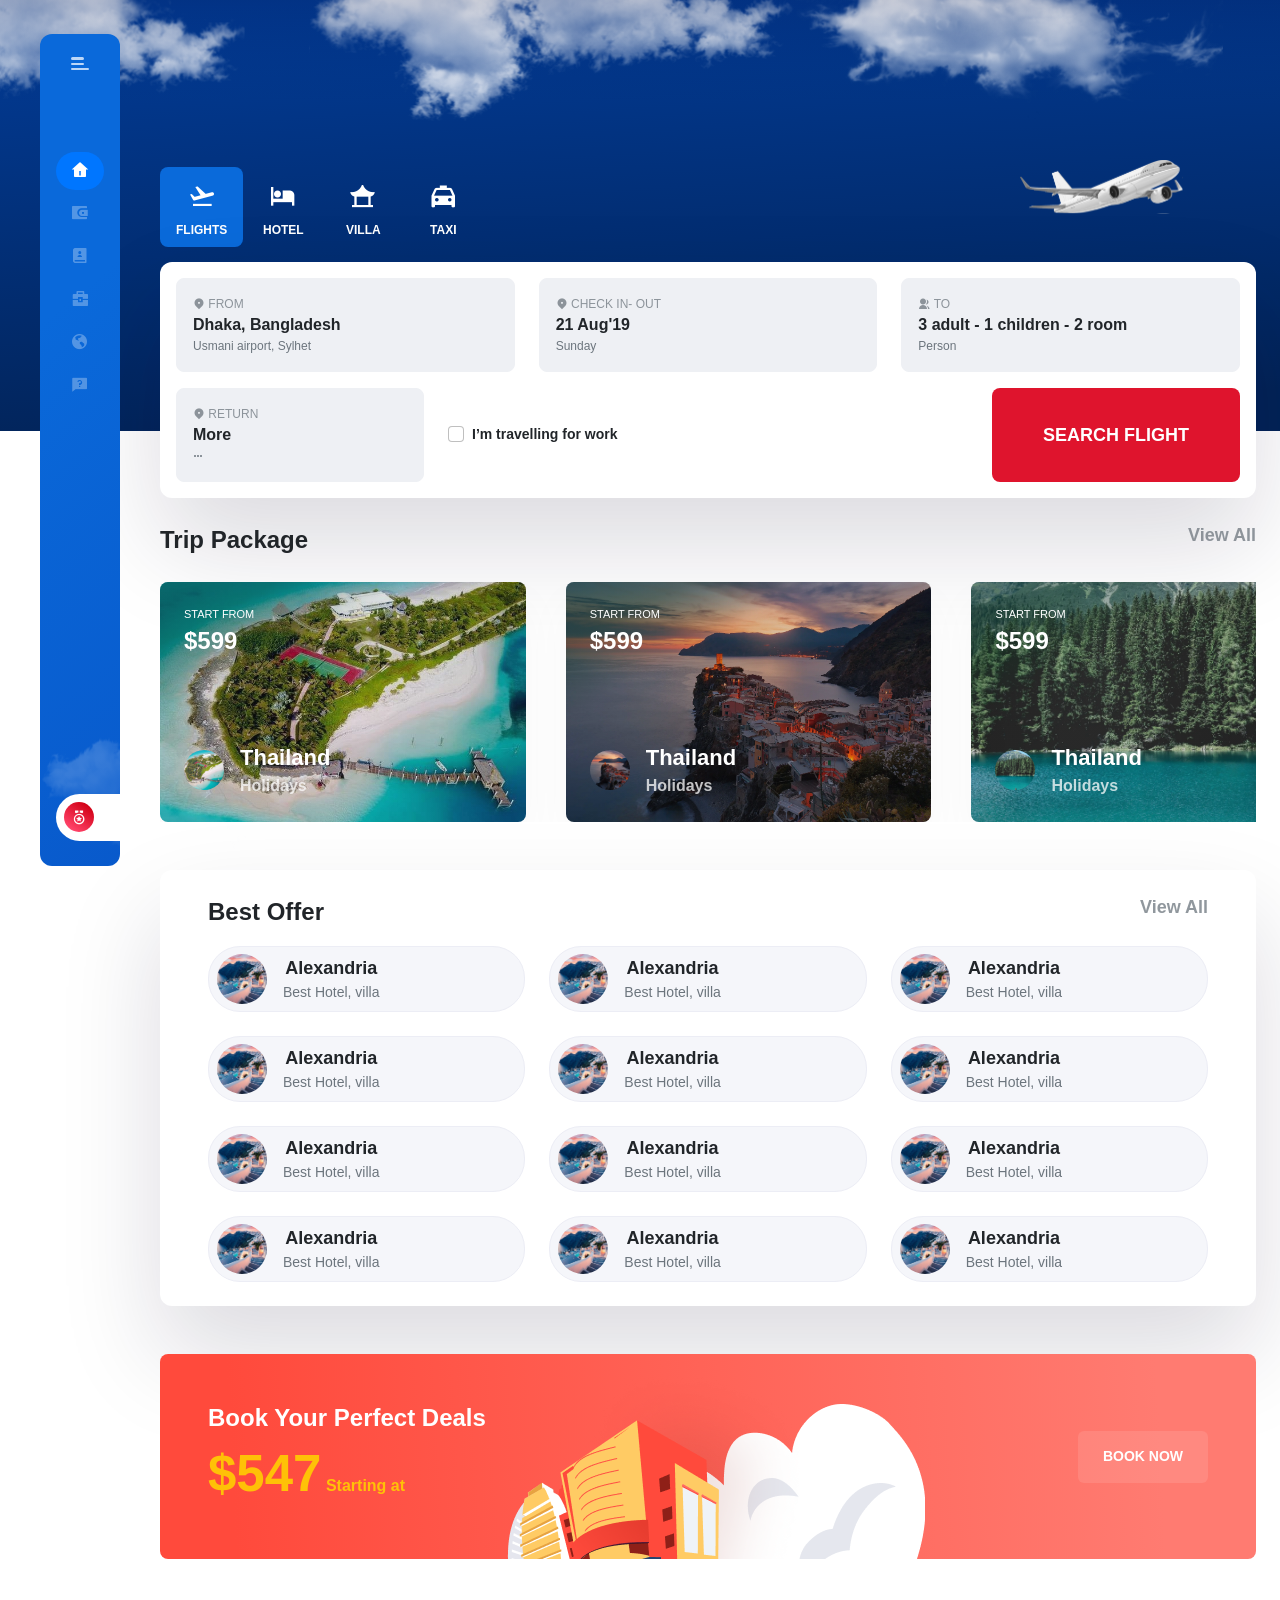
==== dashboard.html @ b274acba "aTeam" ====
<!DOCTYPE html>
<html lang="en">

<head>
    <meta charset="UTF-8">
    <meta name="viewport" content="width=device-width, initial-scale=1.0">
    <title>aTeam</title>
    <link rel="stylesheet" href="./assets/pluggins/bootstrap/css/bootstrap.min.css">
    <link rel="stylesheet" href="https://cdn.jsdelivr.net/npm/swiper@11/swiper-bundle.min.css" />

    <link rel="stylesheet" href="./assets/pluggins/remixicon/remixicon.css">
    <link rel="stylesheet" href="./assets/css/style.css">
    <link rel="stylesheet" href="./assets/css/util.css">

</head>

<body class="">
    <div class="position-absolute top-0 left-0 w-full top_image">
        <img class="w-full h-full object-cover" src="./assets/images/Big.svg" alt="top_img">
    </div>
    <!-- Sidebar Start -->
    <div class="app-sidebar__overlay active" data-bs-toggle="sidebar"></div>
    <nav class="sidebar close">
        <div class="side_header d-flex justify-content-between align-items-center h-25px">
            <div class="brand">
                <img src="./assets/images/brand/Logo.png" alt="logo">
            </div>
            <div class="hamburger hov-pointer">
                <span class="line"></span>
                <span class="line"></span>
                <span class="line"></span>
            </div>
        </div>

        <div class="menu-bar">
            <div class="menu">
                <ul class="menu-links ps-0">
                    <li class="nav-link">
                        <a href="dashboard.html">
                            <i class="ri-home-4-fill icon"></i>
                            <span class="text nav-text">Home</span>
                            <span class="tooltip">Home</span>
                        </a>
                    </li>

                    <li class="nav-link">
                        <a href="#">
                            <i class="ri-wallet-3-fill icon"></i>
                            <span class="text nav-text">Wallet</span>
                            <span class="tooltip">Wallet</span>
                        </a>
                    </li>
                    <li class="nav-link">
                        <a href="#">
                            <i class="ri-contacts-book-2-fill icon"></i>
                            <span class="text nav-text">Booking</span>
                            <span class="tooltip">Booking</span>
                        </a>
                    </li>
                    <li class="nav-link">
                        <a href="#">
                            <i class="ri-briefcase-4-fill icon"></i>
                            <span class="text nav-text">Business</span>
                            <span class="tooltip">Business</span>
                        </a>
                    </li>
                    <li class="nav-link">
                        <a href="#">
                            <i class="ri-earth-fill icon"></i>
                            <span class="text nav-text">Explore</span>
                            <span class="tooltip">Explore</span>
                        </a>
                    </li>
                    <li class="nav-link">
                        <a href="#">
                            <i class="ri-questionnaire-fill icon"></i>
                            <span class="text nav-text">Support</span>
                            <span class="tooltip">Support</span>
                        </a>
                    </li>
                </ul>
            </div>

            <div class="bottom-content overflow-hidden">
                <div class="w-170">
                    <a href="#" class="bg-white rounded-5 d-flex justify-content-between p-2">
                        <div class="flex gap-2">
                            <div class="h-30 w-30 rounded-circle bc-icon flex-c-m">
                                <i class="ri-medal-line text-white"></i>
                            </div>
                            <div class="flex-col">
                                <p class="fs-11 fw-bolder text-black">Get Premium</p>
                                <p class="fs-10 text-muted">$39/m</p>
                            </div>
                        </div>
                        <i class="ri-eject-fill text-muted fs-16 rotate-90"></i>
                    </a>
                </div>
            </div>
        </div>
        <div class="h-130 pos-absolute bottom-0 left-0 w-full bottom-sibar-img">
            <img class="object-center object-cover" src="./assets/images/Image.svg" alt="">
        </div>
    </nav>

    <!-- Sidebar End  -->
    <header>
        <div class="navbar">
            <div class="navbar_container"></div>
        </div>
    </header>

    <div class="overlay_section"></div>
    <main class="home">

        <nav id="navbar_top" class="navbar navbar-fixed-top px-4">
            <div class="container-fluid">
                <div class="navbar_container navbar-menu-wrapper d-flex align-items-center">

                </div>
            </div>
        </nav>

        <div class="content pe-4 pb-5">
            <div class="container-fluid mt-5 px-md-0">
                <ul class="nav nav-tabs animated-dash" id="myTabs" role="tablist">
                    <li class="nav-item" role="presentation">
                        <button class="nav-link flex-col-c-m gap-1 active" id="tab1-tab" data-bs-toggle="tab"
                            data-bs-target="#tab1" type="button" role="tab" aria-controls="tab1" aria-selected="true">
                            <i class="ri-flight-takeoff-line fs-28"></i>
                            <p class="fs-12 fw-bold text-uppercase">flights</p>
                        </button>
                    </li>
                    <li class="nav-item" role="presentation">
                        <button class="nav-link flex-col-c-m gap-1" id="tab2-tab" data-bs-toggle="tab"
                            data-bs-target="#tab2" type="button" role="tab" aria-controls="tab2" aria-selected="false">
                            <i class="ri-hotel-bed-fill fs-28"></i>
                            <p class="fs-12 fw-bold text-uppercase">hotel</p>
                        </button>
                    </li>
                    <li class="nav-item" role="presentation">
                        <button class="nav-link flex-col-c-m gap-1" id="tab3-tab" data-bs-toggle="tab"
                            data-bs-target="#tab3" type="button" role="tab" aria-controls="tab3" aria-selected="false">
                            <i class="ri-ancient-pavilion-fill fs-28"></i>
                            <p class="fs-12 fw-bold text-uppercase">villa</p>
                        </button>
                    </li>
                    <li class="nav-item" role="presentation">
                        <button class="nav-link flex-col-c-m gap-1" id="tab4-tab" data-bs-toggle="tab"
                            data-bs-target="#tab4" type="button" role="tab" aria-controls="tab4" aria-selected="false">
                            <i class="ri-taxi-fill fs-28"></i>
                            <p class="fs-12 fw-bold text-uppercase">Taxi</p>
                        </button>
                    </li>
                </ul>
                <div class="row mt-3 animated-dash">
                    <div class="col-12">
                        <div class="wrapper_section p-3">
                            <div class="tab-content" id="myTabsContent">
                                <div class="tab-pane fade show active" id="tab1" role="tabpanel"
                                    aria-labelledby="tab1-tab">
                                    <div class="flex-col gap-3">
                                        <div class="row">
                                            <div class="col-xl-4">
                                                <div class="text-card flex-col p-3">
                                                    <p class="fs-12 text-muted opacity-75 text-uppercase"><i
                                                            class="ri-map-pin-2-fill"></i> FROM</p>
                                                    <p class="fs-16 fw-bolder">Dhaka, Bangladesh</p>
                                                    <p class="fs-12 text-muted">Usmani airport, Sylhet</p>
                                                </div>
                                            </div>
                                            <div class="col-xl-4">
                                                <div class="text-card flex-col p-3">
                                                    <p class="fs-12 text-muted opacity-75 text-uppercase"><i
                                                            class="ri-map-pin-2-fill"></i> Check In- out</p>
                                                    <p class="fs-16 fw-bolder">21 Aug'19</p>
                                                    <p class="fs-12 text-muted">Sunday</p>
                                                </div>
                                            </div>
                                            <div class="col-xl-4">
                                                <div class="text-card flex-col p-3">
                                                    <p class="fs-12 text-muted opacity-75 text-uppercase"><i
                                                            class="ri-group-fill"></i> TO</p>
                                                    <p class="fs-16 fw-bolder">3 adult - 1 children - 2 room</p>
                                                    <p class="fs-12 text-muted">Person</p>
                                                </div>
                                            </div>
                                        </div>
                                        <div class="row">
                                            <div class="col-xl-3">
                                                <div class="text-card flex-col p-3">
                                                    <p class="fs-12 text-muted opacity-75 text-uppercase"><i
                                                            class="ri-map-pin-2-fill"></i> return</p>
                                                    <p class="fs-16 fw-bolder">More</p>
                                                    <p class="fs-12 text-muted"><i class="ri-more-fill"></i></p>
                                                </div>
                                            </div>
                                            <div class="col-xl-6 flex-m">
                                                <div class="form-check">
                                                    <input class="form-check-input" type="checkbox" value=""
                                                        id="flexCheckDefault">
                                                    <label class="form-check-label fs-14 fw-semibold"
                                                        for="flexCheckDefault">
                                                        I’m travelling for work
                                                    </label>
                                                </div>
                                            </div>
                                            <div class="col-xl-3">
                                                <button
                                                    class="w-full h-full button-booking fs-18 fw-bolder text-uppercase text-white">
                                                    search flight
                                                </button>
                                            </div>
                                        </div>
                                    </div>
                                </div>
                                <div class="tab-pane fade" id="tab2" role="tabpanel" aria-labelledby="tab2-tab">
                                    <div class="flex-col gap-3">
                                        <div class="row">
                                            <div class="col-xl-4">
                                                <div class="text-card flex-col p-3">
                                                    <p class="fs-12 text-muted opacity-75 text-uppercase"><i
                                                            class="ri-map-pin-2-fill"></i> FROM</p>
                                                    <p class="fs-16 fw-bolder">Dhaka, Bangladesh</p>
                                                    <p class="fs-12 text-muted">Usmani airport, Sylhet</p>
                                                </div>
                                            </div>
                                            <div class="col-xl-4">
                                                <div class="text-card flex-col p-3">
                                                    <p class="fs-12 text-muted opacity-75 text-uppercase"><i
                                                            class="ri-map-pin-2-fill"></i> Check In- out</p>
                                                    <p class="fs-16 fw-bolder">21 Aug'19</p>
                                                    <p class="fs-12 text-muted">Sunday</p>
                                                </div>
                                            </div>
                                            <div class="col-xl-4">
                                                <div class="text-card flex-col p-3">
                                                    <p class="fs-12 text-muted opacity-75 text-uppercase"><i
                                                            class="ri-group-fill"></i> TO</p>
                                                    <p class="fs-16 fw-bolder">3 adult - 1 children - 2 room</p>
                                                    <p class="fs-12 text-muted">Person</p>
                                                </div>
                                            </div>
                                        </div>
                                        <div class="row">
                                            <div class="col-xl-3">
                                                <div class="text-card flex-col p-3">
                                                    <p class="fs-12 text-muted opacity-75 text-uppercase"><i
                                                            class="ri-map-pin-2-fill"></i> return</p>
                                                    <p class="fs-16 fw-bolder">More</p>
                                                    <p class="fs-12 text-muted"><i class="ri-more-fill"></i></p>
                                                </div>
                                            </div>
                                            <div class="col-xl-6 flex-m">
                                                <div class="form-check">
                                                    <input class="form-check-input" type="checkbox" value=""
                                                        id="flexCheckDefault">
                                                    <label class="form-check-label fs-14 fw-semibold"
                                                        for="flexCheckDefault">
                                                        I’m travelling for work
                                                    </label>
                                                </div>
                                            </div>
                                            <div class="col-xl-3">
                                                <button
                                                    class="w-full h-full button-booking fs-18 fw-bolder text-uppercase text-white">
                                                    search hotel
                                                </button>
                                            </div>
                                        </div>
                                    </div>
                                </div>
                                <div class="tab-pane fade" id="tab3" role="tabpanel" aria-labelledby="tab3-tab">
                                    <div class="flex-col gap-3">
                                        <div class="row">
                                            <div class="col-xl-4">
                                                <div class="text-card flex-col p-3">
                                                    <p class="fs-12 text-muted opacity-75 text-uppercase"><i
                                                            class="ri-map-pin-2-fill"></i> FROM</p>
                                                    <p class="fs-16 fw-bolder">Dhaka, Bangladesh</p>
                                                    <p class="fs-12 text-muted">Usmani airport, Sylhet</p>
                                                </div>
                                            </div>
                                            <div class="col-xl-4">
                                                <div class="text-card flex-col p-3">
                                                    <p class="fs-12 text-muted opacity-75 text-uppercase"><i
                                                            class="ri-map-pin-2-fill"></i> Check In- out</p>
                                                    <p class="fs-16 fw-bolder">21 Aug'19</p>
                                                    <p class="fs-12 text-muted">Sunday</p>
                                                </div>
                                            </div>
                                            <div class="col-xl-4">
                                                <div class="text-card flex-col p-3">
                                                    <p class="fs-12 text-muted opacity-75 text-uppercase"><i
                                                            class="ri-group-fill"></i> TO</p>
                                                    <p class="fs-16 fw-bolder">3 adult - 1 children - 2 room</p>
                                                    <p class="fs-12 text-muted">Person</p>
                                                </div>
                                            </div>
                                        </div>
                                        <div class="row">
                                            <div class="col-xl-3">
                                                <div class="text-card flex-col p-3">
                                                    <p class="fs-12 text-muted opacity-75 text-uppercase"><i
                                                            class="ri-map-pin-2-fill"></i> return</p>
                                                    <p class="fs-16 fw-bolder">More</p>
                                                    <p class="fs-12 text-muted"><i class="ri-more-fill"></i></p>
                                                </div>
                                            </div>
                                            <div class="col-xl-6 flex-m">
                                                <div class="form-check">
                                                    <input class="form-check-input" type="checkbox" value=""
                                                        id="flexCheckDefault">
                                                    <label class="form-check-label fs-14 fw-semibold"
                                                        for="flexCheckDefault">
                                                        I’m travelling for work
                                                    </label>
                                                </div>
                                            </div>
                                            <div class="col-xl-3">
                                                <button
                                                    class="w-full h-full button-booking fs-18 fw-bolder text-uppercase text-white">
                                                    search villa
                                                </button>
                                            </div>
                                        </div>
                                    </div>
                                </div>
                                <div class="tab-pane fade" id="tab4" role="tabpanel" aria-labelledby="tab4-tab">
                                    <div class="flex-col gap-3">
                                        <div class="row">
                                            <div class="col-xl-4">
                                                <div class="text-card flex-col p-3">
                                                    <p class="fs-12 text-muted opacity-75 text-uppercase"><i
                                                            class="ri-map-pin-2-fill"></i> FROM</p>
                                                    <p class="fs-16 fw-bolder">Dhaka, Bangladesh</p>
                                                    <p class="fs-12 text-muted">Usmani airport, Sylhet</p>
                                                </div>
                                            </div>
                                            <div class="col-xl-4">
                                                <div class="text-card flex-col p-3">
                                                    <p class="fs-12 text-muted opacity-75 text-uppercase"><i
                                                            class="ri-map-pin-2-fill"></i> Check In- out</p>
                                                    <p class="fs-16 fw-bolder">21 Aug'19</p>
                                                    <p class="fs-12 text-muted">Sunday</p>
                                                </div>
                                            </div>
                                            <div class="col-xl-4">
                                                <div class="text-card flex-col p-3">
                                                    <p class="fs-12 text-muted opacity-75 text-uppercase"><i
                                                            class="ri-group-fill"></i> TO</p>
                                                    <p class="fs-16 fw-bolder">3 adult - 1 children - 2 room</p>
                                                    <p class="fs-12 text-muted">Person</p>
                                                </div>
                                            </div>
                                        </div>
                                        <div class="row">
                                            <div class="col-xl-3">
                                                <div class="text-card flex-col p-3">
                                                    <p class="fs-12 text-muted opacity-75 text-uppercase"><i
                                                            class="ri-map-pin-2-fill"></i> return</p>
                                                    <p class="fs-16 fw-bolder">More</p>
                                                    <p class="fs-12 text-muted"><i class="ri-more-fill"></i></p>
                                                </div>
                                            </div>
                                            <div class="col-xl-6 flex-m">
                                                <div class="form-check">
                                                    <input class="form-check-input" type="checkbox" value=""
                                                        id="flexCheckDefault">
                                                    <label class="form-check-label fs-14 fw-semibold"
                                                        for="flexCheckDefault">
                                                        I’m travelling for work
                                                    </label>
                                                </div>
                                            </div>
                                            <div class="col-xl-3">
                                                <button
                                                    class="w-full h-full button-booking fs-18 fw-bolder text-uppercase text-white">
                                                    search taxi
                                                </button>
                                            </div>
                                        </div>
                                    </div>
                                </div>
                            </div>
                        </div>
                    </div>
                </div>
                <div class="row mt-4 animated-dash">
                    <div class="col-12">
                        <div class="slider-section flex-col gap-4">
                            <div class="row">
                                <div class="flex justify-content-between">
                                    <p class="title_div fs-24 fw-bolder">Trip Package</p>
                                    <a href="" class="text-muted opacity-75 fs-18 fw-semibold">View All</a>
                                </div>
                            </div>
                            <div class="row">
                                <div class="col-12">
                                    <!-- Slider main container -->
                                    <div class="swiper">
                                        <!-- Additional required wrapper -->
                                        <div class="swiper-wrapper">
                                            <!-- Slides -->
                                            <div class="swiper-slide">
                                                <div class="slidercard p-4 flex-col justify-content-between">
                                                    <div class="sliderimg">
                                                        <img class="w-full h-full object-center object-cover"
                                                            src="./assets/images/slide1.webp" alt="">
                                                    </div>

                                                    <div class="flex-col text-white">
                                                        <p class="fs-11 fw-normal text-uppercase">Start from </p>
                                                        <p class="fs-24 fw-bolder">$599</p>
                                                    </div>
                                                    <div class="flex-m gap-3">
                                                        <div class="rounded-circle w-40 h-40 overflow-hidden">
                                                            <img class="w-full h-full object-center object-cover"
                                                                src="./assets/images/slide1.webp" alt="">
                                                        </div>
                                                        <div class="text-white">
                                                            <p class="fs-22 fw-bolder">Thailand</p>
                                                            <p class="fs-16 fw-semibold textmuted opacity-75">Holidays
                                                            </p>
                                                        </div>
                                                    </div>
                                                </div>
                                            </div>
                                            <div class="swiper-slide">
                                                <div class="slidercard p-4 flex-col justify-content-between">
                                                    <div class="sliderimg">
                                                        <img class="w-full h-full object-center object-cover"
                                                            src="./assets/images/slide2.webp" alt="">
                                                    </div>

                                                    <div class="flex-col text-white">
                                                        <p class="fs-11 fw-normal text-uppercase">Start from </p>
                                                        <p class="fs-24 fw-bolder">$599</p>
                                                    </div>
                                                    <div class="flex-m gap-3">
                                                        <div class="rounded-circle w-40 h-40 overflow-hidden">
                                                            <img class="w-full h-full object-center object-cover"
                                                                src="./assets/images/slide2.webp" alt="">
                                                        </div>
                                                        <div class="text-white">
                                                            <p class="fs-22 fw-bolder">Thailand</p>
                                                            <p class="fs-16 fw-semibold textmuted opacity-75">Holidays
                                                            </p>
                                                        </div>
                                                    </div>
                                                </div>
                                            </div>
                                            <div class="swiper-slide">
                                                <div class="slidercard p-4 flex-col justify-content-between">
                                                    <div class="sliderimg">
                                                        <img class="w-full h-full object-center object-cover"
                                                            src="./assets/images/slide3.webp" alt="">
                                                    </div>

                                                    <div class="flex-col text-white">
                                                        <p class="fs-11 fw-normal text-uppercase">Start from </p>
                                                        <p class="fs-24 fw-bolder">$599</p>
                                                    </div>
                                                    <div class="flex-m gap-3">
                                                        <div class="rounded-circle w-40 h-40 overflow-hidden">
                                                            <img class="w-full h-full object-center object-cover"
                                                                src="./assets/images/slide3.webp" alt="">
                                                        </div>
                                                        <div class="text-white">
                                                            <p class="fs-22 fw-bolder">Thailand</p>
                                                            <p class="fs-16 fw-semibold textmuted opacity-75">Holidays
                                                            </p>
                                                        </div>
                                                    </div>
                                                </div>
                                            </div>
                                            <div class="swiper-slide">
                                                <div class="slidercard p-4 flex-col justify-content-between">
                                                    <div class="sliderimg">
                                                        <img class="w-full h-full object-center object-cover"
                                                            src="./assets/images/slide1.webp" alt="">
                                                    </div>

                                                    <div class="flex-col text-white">
                                                        <p class="fs-11 fw-normal text-uppercase">Start from </p>
                                                        <p class="fs-24 fw-bolder">$599</p>
                                                    </div>
                                                    <div class="flex-m gap-3">
                                                        <div class="rounded-circle w-40 h-40 overflow-hidden">
                                                            <img class="w-full h-full object-center object-cover"
                                                                src="./assets/images/slide1.webp" alt="">
                                                        </div>
                                                        <div class="text-white">
                                                            <p class="fs-22 fw-bolder">Thailand</p>
                                                            <p class="fs-16 fw-semibold textmuted opacity-75">Holidays
                                                            </p>
                                                        </div>
                                                    </div>
                                                </div>
                                            </div>
                                        </div>
                                    </div>
                                </div>
                            </div>
                        </div>
                    </div>
                </div>
                <div class="row mt-5 animated-dash">
                    <div class="col-12">
                        <div class="wrapper_section px-5 py-4 flex-col gap-3">
                            <div class="row">
                                <div class="flex justify-content-between">
                                    <p class="title_div fs-24 fw-bolder">Best Offer</p>
                                    <a href="" class="text-muted opacity-75 fs-18 fw-semibold">View All</a>
                                </div>
                            </div>
                            <div class="row g-4">
                                <div class="col-md-4 col-xxl-3">
                                    <div class="boffer_card rounded-5 px-2 flex-m gap-3">
                                        <div class="rounded-circle h-50px w-50px overflow-hidden">
                                            <img src="./assets/images/villa1.png"
                                                class="object-center object-cover w-full h-full" alt="">
                                        </div>
                                        <div class="flex-col-c">
                                            <p class="fs-18 fw-bold">Alexandria</p>
                                            <p class="fs-14 fw-normal text-muted">Best Hotel, villa</p>
                                        </div>
                                    </div>
                                </div>
                                <div class="col-md-4 col-xxl-3">
                                    <div class="boffer_card rounded-5 px-2 flex-m gap-3">
                                        <div class="rounded-circle h-50px w-50px overflow-hidden">
                                            <img src="./assets/images/villa1.png"
                                                class="object-center object-cover w-full h-full" alt="">
                                        </div>
                                        <div class="flex-col-c">
                                            <p class="fs-18 fw-bold">Alexandria</p>
                                            <p class="fs-14 fw-normal text-muted">Best Hotel, villa</p>
                                        </div>
                                    </div>
                                </div>
                                <div class="col-md-4 col-xxl-3">
                                    <div class="boffer_card rounded-5 px-2 flex-m gap-3">
                                        <div class="rounded-circle h-50px w-50px overflow-hidden">
                                            <img src="./assets/images/villa1.png"
                                                class="object-center object-cover w-full h-full" alt="">
                                        </div>
                                        <div class="flex-col-c">
                                            <p class="fs-18 fw-bold">Alexandria</p>
                                            <p class="fs-14 fw-normal text-muted">Best Hotel, villa</p>
                                        </div>
                                    </div>
                                </div>
                                <div class="col-md-4 col-xxl-3">
                                    <div class="boffer_card rounded-5 px-2 flex-m gap-3">
                                        <div class="rounded-circle h-50px w-50px overflow-hidden">
                                            <img src="./assets/images/villa1.png"
                                                class="object-center object-cover w-full h-full" alt="">
                                        </div>
                                        <div class="flex-col-c">
                                            <p class="fs-18 fw-bold">Alexandria</p>
                                            <p class="fs-14 fw-normal text-muted">Best Hotel, villa</p>
                                        </div>
                                    </div>
                                </div>
                                <div class="col-md-4 col-xxl-3">
                                    <div class="boffer_card rounded-5 px-2 flex-m gap-3">
                                        <div class="rounded-circle h-50px w-50px overflow-hidden">
                                            <img src="./assets/images/villa1.png"
                                                class="object-center object-cover w-full h-full" alt="">
                                        </div>
                                        <div class="flex-col-c">
                                            <p class="fs-18 fw-bold">Alexandria</p>
                                            <p class="fs-14 fw-normal text-muted">Best Hotel, villa</p>
                                        </div>
                                    </div>
                                </div>
                                <div class="col-md-4 col-xxl-3">
                                    <div class="boffer_card rounded-5 px-2 flex-m gap-3">
                                        <div class="rounded-circle h-50px w-50px overflow-hidden">
                                            <img src="./assets/images/villa1.png"
                                                class="object-center object-cover w-full h-full" alt="">
                                        </div>
                                        <div class="flex-col-c">
                                            <p class="fs-18 fw-bold">Alexandria</p>
                                            <p class="fs-14 fw-normal text-muted">Best Hotel, villa</p>
                                        </div>
                                    </div>
                                </div>
                                <div class="col-md-4 col-xxl-3">
                                    <div class="boffer_card rounded-5 px-2 flex-m gap-3">
                                        <div class="rounded-circle h-50px w-50px overflow-hidden">
                                            <img src="./assets/images/villa1.png"
                                                class="object-center object-cover w-full h-full" alt="">
                                        </div>
                                        <div class="flex-col-c">
                                            <p class="fs-18 fw-bold">Alexandria</p>
                                            <p class="fs-14 fw-normal text-muted">Best Hotel, villa</p>
                                        </div>
                                    </div>
                                </div>
                                <div class="col-md-4 col-xxl-3">
                                    <div class="boffer_card rounded-5 px-2 flex-m gap-3">
                                        <div class="rounded-circle h-50px w-50px overflow-hidden">
                                            <img src="./assets/images/villa1.png"
                                                class="object-center object-cover w-full h-full" alt="">
                                        </div>
                                        <div class="flex-col-c">
                                            <p class="fs-18 fw-bold">Alexandria</p>
                                            <p class="fs-14 fw-normal text-muted">Best Hotel, villa</p>
                                        </div>
                                    </div>
                                </div>
                                <div class="col-md-4 col-xxl-3">
                                    <div class="boffer_card rounded-5 px-2 flex-m gap-3">
                                        <div class="rounded-circle h-50px w-50px overflow-hidden">
                                            <img src="./assets/images/villa1.png"
                                                class="object-center object-cover w-full h-full" alt="">
                                        </div>
                                        <div class="flex-col-c">
                                            <p class="fs-18 fw-bold">Alexandria</p>
                                            <p class="fs-14 fw-normal text-muted">Best Hotel, villa</p>
                                        </div>
                                    </div>
                                </div>
                                <div class="col-md-4 col-xxl-3">
                                    <div class="boffer_card rounded-5 px-2 flex-m gap-3">
                                        <div class="rounded-circle h-50px w-50px overflow-hidden">
                                            <img src="./assets/images/villa1.png"
                                                class="object-center object-cover w-full h-full" alt="">
                                        </div>
                                        <div class="flex-col-c">
                                            <p class="fs-18 fw-bold">Alexandria</p>
                                            <p class="fs-14 fw-normal text-muted">Best Hotel, villa</p>
                                        </div>
                                    </div>
                                </div>
                                <div class="col-md-4 col-xxl-3">
                                    <div class="boffer_card rounded-5 px-2 flex-m gap-3">
                                        <div class="rounded-circle h-50px w-50px overflow-hidden">
                                            <img src="./assets/images/villa1.png"
                                                class="object-center object-cover w-full h-full" alt="">
                                        </div>
                                        <div class="flex-col-c">
                                            <p class="fs-18 fw-bold">Alexandria</p>
                                            <p class="fs-14 fw-normal text-muted">Best Hotel, villa</p>
                                        </div>
                                    </div>
                                </div>
                                <div class="col-md-4 col-xxl-3">
                                    <div class="boffer_card rounded-5 px-2 flex-m gap-3">
                                        <div class="rounded-circle h-50px w-50px overflow-hidden">
                                            <img src="./assets/images/villa1.png"
                                                class="object-center object-cover w-full h-full" alt="">
                                        </div>
                                        <div class="flex-col-c">
                                            <p class="fs-18 fw-bold">Alexandria</p>
                                            <p class="fs-14 fw-normal text-muted">Best Hotel, villa</p>
                                        </div>
                                    </div>
                                </div>
                            </div>
                        </div>
                    </div>
                </div>
                <div class="row mt-5 animated-dash">
                    <div class="col-12">
                        <div class="wrapper-bittom flex-col-c-sm flex-sb-m p-5">
                            <img class="" src="./assets/images/Illustration.png" alt="">
                            <div>
                                <p class="fs-24 fw-bold text-white">Book Your Perfect Deals</p>
                                <p><span class="text-warning fs-51 fw-bolder">$547</span> <span class="fs-16 fw-semibold text-warning">Starting at</span></p>
                            </div>
                            <button class="h-52 w-130 btn text-uppercase text-white fs-14 fw-bold bg-white bg-opacity-10">
                                book now
                            </button>
                        </div>
                    </div>
                </div>
            </div>

        </div>
    </main>

    <div class="preloader">
        <span class="loader"></span>
    </div>
    <script src="./assets/pluggins/jquery/jquery-3.6.3.min.js"></script>
    <script src="./assets/pluggins/bootstrap/js/bootstrap.bundle.min.js"></script>
    <script src="https://cdn.jsdelivr.net/npm/swiper@11/swiper-bundle.min.js"></script>
    <script src="./assets/pluggins/scrollreveal/scrollreveal.js"></script>
    <script src="./assets/js/index.js"></script>

    <script>

        var swiper2 = new Swiper(".swiper", {
            // direction: "horizontal",
            // slidesPerView: 1,
            freeMode: true,
            loop: false,
            slidesPerView: 3,
            spaceBetween: 40,
            // slidesOffsetAfter: 10,
            // slidesOffsetBefore: 10,
            autoHeight: true,
            calculateHeight: true,
            // centeredSlides: true,
            // Responsive breakpoints
            breakpoints: {
                // when window width is >= 320px
                320: {
                    slidesPerView: 1,
                    spaceBetween: 10
                },
                // when window width is >= 480px
                480: {
                    slidesPerView: 1,
                    spaceBetween: 10
                },
                // when window width is >= 640px
                640: {
                    slidesPerView: 1,
                    spaceBetween: 10,
                },
                // when window width is >= 1024
                1024: {
                    slidesPerView: 2.8,
                    spaceBetween: 40,
                },
            },
            // mousewheel: {
            //     releaseOnEdges: true,
            // },


        });
    </script>

</body>

</html>
---- assets/css/style.css ----
:root {
    /* ===== Colors ===== */
    --primary-color: #0A6ADA;
    --secondary-color: #DF142D;
    --body-color: #FFFFFF;
    --sidebar-color: linear-gradient(141.08deg, #0A69DA 32.24%, #0856C8 115.93%, #0231A5 164.9%);
    --sidebar-text-color: #FFFFFF;

    /* ====== Transition ====== */
    --tran-03: all 0.2s ease;
    --tran-03: all 0.3s ease;
    --tran-04: all 0.3s ease;
    --tran-05: all 0.3s ease;
}


@import url('https://fonts.googleapis.com/css2?family=Open+Sans:ital,wght@0,300..800;1,300..800&display=swap');


* {
    margin: 0;
    padding: 0;
    box-sizing: border-box;
    font-family: "Open Sans", sans-serif;
}

body {
    min-height: 100vh;
    background-color: var(--body-color);
    accent-color: var(--primary-color);
}

h1,
h2,
h3,
p {
    margin: 0;
}

a {
    text-decoration: none !important;
}

.top_image {
    height: 431px;
}

.top_image img {
    object-position: top;
}

.home .content {
    margin-top: 6%;
}

/* ===== Sidebar ===== */
.sidebar {
    position: fixed;
    top: 34px;
    left: 40px;
    height: calc(100% - 68px);
    border-radius: 12px;
    width: 220px;
    padding: 16px 24px;
    background: var(--sidebar-color);
    transition: var(--tran-05);
    z-index: 1035;
}

.sidebar.close {
    width: 80px;
    padding: 16px 16px;
}

/* ===== Reusable code - Here ===== */
.sidebar li {
    height: 38px;
    list-style: none;
    display: flex;
    align-items: center;
    position: relative;
    margin-bottom: 5px;
}

.sidebar li:not(.active) {
    opacity: 0.3;
    transition: 0.3s;
}

.sidebar .bottom-sibar-img {
    z-index: -1;
}

.sidebar .icon {
    /* min-width: 60px; */
    border-radius: 6px;
    height: 100%;
    display: flex;
    align-items: center;
    justify-content: center;
    font-size: 18px;
}

.sidebar .text,
.sidebar .icon {
    color: var(--sidebar-text-color);
    transition: var(--tran-03);
}

.sidebar .nav-link {
    border-radius: 30px;
}

.sidebar .nav-link.active {
    background-color: #0076FF;
}

.sidebar .text {
    font-size: 15px;
    font-weight: 600;
    white-space: nowrap;
    opacity: 1;
    display: block;
}

.sidebar.close .text {
    display: none;
    opacity: 0;
    transition: var(--tran-03);
}

.sidebar.close .brand {
    display: none;
}

.sidebar.close .help_center {
    background-color: transparent;
}

.sidebar.close .side_header {
    justify-content: center !important;
}

.hamburger .line {
    width: 18px;
    border-radius: 3px;
    height: 2.63px;
    margin-top: 2.63px;
    background-color: #BCD7F8;
    display: block;
    -webkit-transition: all 0.3s ease-in-out;
    -o-transition: all 0.3s ease-in-out;
    transition: all 0.3s ease-in-out;
}


.hamburger .line:nth-child(1),
.hamburger .line:nth-child(2) {
    width: 13px;
}

.hamburger .line:nth-child(3) {
    width: 18px;
}

.hamburger.is-active .line:nth-child(1) {
    transform: translateX(5px);
}

.hamburger.is-active .line:nth-child(2) {
    transform: translateX(5px);
}


.sidebar .menu {
    top: 10%;
    position: relative;
}

.sidebar .bc-icon {
    background: linear-gradient(214.51deg, #D10015 13.77%, #FF4369 83.58%);

}


.sidebar li a {
    list-style: none;
    height: 100%;
    background-color: transparent;
    display: flex;
    align-items: center;
    gap: 10px;
    height: 100%;
    width: 100%;
    margin: 0 20px;
    border-radius: 11px;
    text-decoration: none;
    transition: var(--tran-03);
}

.sidebar.close li a {
    margin: auto;
    transition: var(--tran-03);
    justify-content: center;
}

.sidebar li:has(> a:hover) {
    opacity: 1;
}

.sidebar li .tooltip {
    position: absolute;
    top: -20px;
    left: calc(100% + 20px);
    z-index: 3;
    background: var(--primary-color);
    color: var(--sidebar-text-color);
    padding: 6px 12px;
    border-radius: 6px;
    font-size: 14px;
    font-weight: 400;
    opacity: 0;
    white-space: nowrap;
    pointer-events: none;
    transition: 0s;
}


.sidebar li:hover .tooltip {
    opacity: 1;
    pointer-events: auto;
    transition: all 0.4s ease;
    top: 50%;
    transform: translateY(-50%);
}

.sidebar.open li .tooltip {
    display: none;
}

.sidebar .menu-bar {
    height: calc(100% - 34px);
    display: flex;
    flex-direction: column;
    justify-content: space-between;
}

.menu-bar::-webkit-scrollbar {
    display: none;
}

.sidebar .menu-bar .mode {
    border-radius: 6px;
    background-color: var(--primary-color-light);
    position: relative;
    transition: var(--tran-05);
}

.overlay_home {
    position: fixed !important;
    top: 0 !important;
    left: 0 !important;
    width: 100% !important;
    height: 100% !important;
    background-color: #000 !important;
    filter: alpha(opacity=50) !important;
    -moz-opacity: 0.5 !important;
    -khtml-opacity: 0.5 !important;
    opacity: 0.5 !important;
    z-index: 1034 !important;
    /*changed 17/02/2023*/
    pointer-events: none !important;
}


.sidebar .bottom-content {
    width: 100%;
    transition: width 0.4s ease;
}

.sidebar.close .bottom-content {
    width: 133%;
    transition: width 0.2s ease;
}

.sidebar.close .bottom-content p {
    opacity: 0;
}

.home {
    position: absolute;
    top: 0;
    top: 0;
    left: 260px;
    padding-left: 40px;
    height: 100vh;
    width: calc(100% - 260px);
    transition: var(--tran-05);
    /* overflow: hidden; */
}

.main {
    padding-bottom: 35px;
}

.home .text {
    font-size: 30px;
    font-weight: 500;
    color: var(--text-color);
    padding: 12px 60px;
}


.sidebar.close~.home {
    left: 120px;
    height: 100vh;
    width: calc(100% - 120px);
}






.navbar {
    height: 100px;
}

.navbar_container {
    grid-template-columns: repeat(4, 1fr);
    width: 100%;
}

.navbar_container .title_header {
    padding: 13px 12px;
}

.navbar_container .title_header .main_title {
    font-weight: 600;
    font-size: 22px;
    line-height: 38px;
    white-space: nowrap;
    /* 22/02/2023*/
}

.navbar_container .search_box {
    width: 360px;
    height: 42px;
    background: var(--primary-color-light);
    border-radius: 34px;
}

.navbar_container .search_box .form-control,
.navbar_container .search_box .form-control:focus {
    outline: none;
    border: none;
    box-shadow: none;
}

.navbar_container .Notify_content {
    grid-template-columns: repeat(3, 1fr);
    gap: 20px;
    display: grid;
    justify-self: center;
    align-self: center !important;
}

.navbar_container .Notify_content .toggle-switch {
    cursor: pointer;
}

.navbar_container .user_details {
    padding: 8px;
    display: flex;
    justify-content: center;
    align-items: center;
}

.navbar_container .author_name {
    font-weight: 600;
    font-size: 16px;
}

.navbar_container .author_email {
    font-weight: 300;
    font-size: 14px;
    line-height: 21px;
}

.navbar_container .user_image {
    width: 50px;
}

.navbar_container .main_title a:hover .mdi-keyboard-backspace {
    color: var(--main-primary);
    transition: 0.3s;
}

.app-sidebar__toggle {
    z-index: 1;
    transition: padding-left 0.3s ease;
    padding: 9px;
    text-align: center;
    height: 2.5rem;
    font-size: 1.2rem;
    line-height: 1;
    position: relative;
    background: var(--primary-color);
    color: var(--primary-color-light) !important;
    border-radius: 50%;
    box-shadow: 0px 2px 3px rgb(4 4 7 / 10%);
}

.responsive-navbar.navbar {
    display: initial;
    flex-basis: inherit;
    flex-wrap: inherit;
}

.nav-link.icon {
    margin: 5px;
    padding: 12px;
    text-align: center;
    height: 2.5rem;
    font-size: 1.2rem;
    position: relative;
}

.navbar-toggler:not(:disabled):not(.disabled) {
    cursor: pointer;
    color: transparent;
}

.responsive-navbar .dropdown-menu {
    box-shadow: 0 10px 40px 0 rgb(104 113 123 / 30%);
    border: 1px solid #eaedf1;
}

.navbar_container .breadcrumb {
    margin-bottom: 0;
}

.fixed-top {
    top: -40px;
    transform: translateY(40px);
    transition: transform 0.5s;
    background-color: var(--body-color);
    box-shadow: rgb(0 0 0 / 10%) 0px 10px 15px -3px;
    height: 60px;
    padding-right: calc(var(--bs-gutter-x) * 0.5);
    padding-left: calc(var(--bs-gutter-x) * 0.5);
}

.fixed-top .navbar_container {
    height: -webkit-fill-available;
}

/* Navbar fixed top END  */

.sidebar.close~.home .fixed-top {
    left: 88px;
}

.nav-tabs {
    border-bottom: none;
}

.nav-tabs .nav-link {
    border-radius: 8px;
}

.nav-tabs .nav-item.show .nav-link,
.nav-tabs .nav-link,
.nav-tabs .nav-link.active {
    color: #FFFFFF;
    background-color: var(--primary-color);
}

.nav-tabs .nav-link {
    margin-bottom: calc(-1 * var(--bs-nav-tabs-border-width));
    background: 0 0;
    border: none;
    min-width: 80px;
}

.nav-link {
    display: block;
    padding: var(--bs-nav-link-padding-y) var(--bs-nav-link-padding-x);
    font-size: var(--bs-nav-link-font-size);
    font-weight: var(--bs-nav-link-font-weight);
    color: var(--bs-nav-link-color);
    text-decoration: none;
    transition: color .15s ease-in-out, background-color .15s ease-in-out, border-color .15s ease-in-out;
}

.wrapper_section {
    height: 100%;
    border-radius: 12px;
    box-shadow: rgba(17, 12, 46, 0.15) 0px 48px 100px 0px;
    background: #FFFFFF;

}

.text-card {
    background-color: #EEF0F4;
    border: 1px solid #EEF0F4;
    border-radius: 8px;
}

.button-booking {
    border-radius: 8px;
    background: #DF142D;
    border: none;
    outline: none;
    white-space: nowrap;
}

.boffer_card {
    border: 1px solid #ECEDF5;
    background: rgb(236, 237, 245, 0.5);
    height: 66px;
}

.slidercard {
    position: relative;
    border-radius: 8px;
    /* width: 349px; */
    height: 240px;
    overflow: hidden;
    background: linear-gradient(151.79deg, rgb(16 57 37 / 49%) 14.26%, rgb(44 44 44 / 15%) 30.78%);
    box-shadow: 0px 21px 47px 0px #2029320A;

}

.slidercard .sliderimg {
    position: absolute;
    inset: 0;
    width: 100%;
    height: 100%;
    z-index: -1;
}

.wrapper-bittom {
    height: 205px;
    border-radius: 12px;
    background: linear-gradient(267.11deg, #FF7B71 9.04%, #FF4A3C 93.1%);
    border-radius: 8px;
    position: relative;

}

.wrapper-bittom img {
    position: absolute;
    bottom: 0;
    left: 50%;
    transform: translateX(-50%);
}




/* Loader  */
.preloader {
    position: fixed;
    top: 0;
    left: 0;
    width: 100%;
    height: 100%;
    display: flex;
    justify-content: center;
    align-items: center;
    background-color: var(--primary-color);
    overflow: hidden;
    z-index: 9999;

}

::-webkit-scrollbar {
    display: none;
}

.loader {
    width: 48px;
    height: 48px;
    margin: auto;
    position: relative;
}

.loader:before {
    content: '';
    width: 48px;
    height: 5px;
    background: #000;
    opacity: 0.25;
    position: absolute;
    top: 60px;
    left: 0;
    border-radius: 50%;
    animation: shadow 0.5s linear infinite;
}

.loader:after {
    content: '';
    width: 100%;
    height: 100%;
    background: #FFFFFF;
    animation: bxSpin 0.5s linear infinite;
    position: absolute;
    top: 0;
    left: 0;
    border-radius: 4px;
}

@keyframes bxSpin {
    17% {
        border-bottom-right-radius: 3px;
    }

    25% {
        transform: translateY(9px) rotate(22.5deg);
    }

    50% {
        transform: translateY(18px) scale(1, .9) rotate(45deg);
        border-bottom-right-radius: 40px;
    }

    75% {
        transform: translateY(9px) rotate(67.5deg);
    }

    100% {
        transform: translateY(0) rotate(90deg);
    }
}

@keyframes shadow {

    0%,
    100% {
        transform: scale(1, 1);
    }

    50% {
        transform: scale(1.2, 1);
    }
}



/* For Max Width View 992px */
@media screen and (max-width: 991px) {
    .sidebar {
        left: -270px;
    }

    .sidebar.close {
        left: -270px;
    }

    .home {
        left: 0 !important;
        width: 100% !important;
    }

    /* 13/02/2023 commented*/
    /* .sidenav-toggled .home {  
        left: 160px !important;
    } */

    .responsive-navbar .nav-link.icon {
        padding: 10px !important;
        /* margin: 0px; */
        border-radius: 50px;
        height: 2.5rem;
        width: 2.5rem;
        font-size: 1.2rem;
        display: flex;
    }

    .responsive-navbar .collapse.show .dropdown-menu.show {
        left: 5% !important;
        right: 5% !important;
    }

    .header-right-icons .nav-link.icon {
        border: 1px solid #eaedf1;
    }

    .responsive-navbar .dropdown {
        position: initial;
    }

    .navresponsive-toggler {
        padding: 2px;
    }

    .navresponsive-toggler span {
        margin-top: 2px;
        padding: 9px;
        text-align: center;
        height: 2.5rem;
        font-size: 1.2rem;
        position: relative;
        background: var(--sidebar-color);
        color: var(--text-color2) !important;
        border-radius: 50%;
        box-shadow: 0px 2px 3px rgb(4 4 7 / 10%);
        width: 2.5rem;
    }

    .responsive-navbar .navbar-collapse {
        padding: 5px;
        position: fixed;
        width: 100%;
        background: var(--collapse-icon);
        margin-top: 72px;
        z-index: 50;
        box-shadow: 0 12px 11px -3px rgb(104 113 123 / 10%);
        left: 0;
        right: 0;
        top: 0;
    }


    .sidenav-toggled .sidebar {
        left: 0;
    }


    .fixed-top {
        left: 0 !important;
    }


    .fixed-top .navbar_container {
        height: -webkit-fill-available;
    }

    /* Navbar fixed top END  */
}


/* Media Query CSS  */
@media screen and (max-width: 1240px) {}

@media screen and (max-width: 1050px) {}

@media screen and (max-width: 1000px) {}

@media screen and (max-width: 900px) {}

@media screen and (max-width: 500px) {}

/* =============Login Page CSS End=================  */
---- assets/css/util.css ----
@font-face {

	font-family: Lexend-R;

	src: url(../assets/fonts/static/Lexend-Regular.ttf);

}

/*[ FONT SIZE ]

///////////////////////////////////////////////////////////

*/

.fs-1 {
	font-size: 1px;
}

.fs-2 {
	font-size: 2px;
}

.fs-3 {
	font-size: 3px;
}

.fs-4 {
	font-size: 4px;
}

.fs-5 {
	font-size: 5px;
}

.fs-6 {
	font-size: 6px;
}

.fs-7 {
	font-size: 7px;
}

.fs-8 {
	font-size: 8px;
}

.fs-9 {
	font-size: 9px;
}

.fs-10 {
	font-size: 10px;
}

.fs-11 {
	font-size: 11px;
}

.fs-12 {
	font-size: 12px;
}

.fs-13 {
	font-size: 13px;
}

.fs-14 {
	font-size: 14px;
}

.fs-15 {
	font-size: 15px;
}

.fs-16 {
	font-size: 16px;
}

.fs-17 {
	font-size: 17px;
}

.fs-18 {
	font-size: 18px;
}

.fs-19 {
	font-size: 19px;
}

.fs-20 {
	font-size: 20px;
}

.fs-21 {
	font-size: 21px;
}

.fs-22 {
	font-size: 22px;
}

.fs-23 {
	font-size: 23px;
}

.fs-24 {
	font-size: 24px;
}

.fs-25 {
	font-size: 25px;
}

.fs-26 {
	font-size: 26px;
}

.fs-27 {
	font-size: 27px;
}

.fs-28 {
	font-size: 28px;
}

.fs-29 {
	font-size: 29px;
}

.fs-30 {
	font-size: 30px;
}

.fs-31 {
	font-size: 31px;
}

.fs-32 {
	font-size: 32px;
}

.fs-33 {
	font-size: 33px;
}

.fs-34 {
	font-size: 34px;
}

.fs-35 {
	font-size: 35px;
}

.fs-36 {
	font-size: 36px;
}

.fs-37 {
	font-size: 37px;
}

.fs-38 {
	font-size: 38px;
}

.fs-39 {
	font-size: 39px;
}

.fs-40 {
	font-size: 40px;
}

.fs-41 {
	font-size: 41px;
}

.fs-42 {
	font-size: 42px;
}

.fs-43 {
	font-size: 43px;
}

.fs-44 {
	font-size: 44px;
}

.fs-45 {
	font-size: 45px;
}

.fs-46 {
	font-size: 46px;
}

.fs-47 {
	font-size: 47px;
}

.fs-48 {
	font-size: 48px;
}

.fs-49 {
	font-size: 49px;
}

.fs-50 {
	font-size: 50px;
}

.fs-51 {
	font-size: 51px;
}

.fs-52 {
	font-size: 52px;
}

.fs-53 {
	font-size: 53px;
}

.fs-54 {
	font-size: 54px;
}

.fs-55 {
	font-size: 55px;
}

.fs-56 {
	font-size: 56px;
}

.fs-57 {
	font-size: 57px;
}

.fs-58 {
	font-size: 58px;
}

.fs-59 {
	font-size: 59px;
}

.fs-60 {
	font-size: 60px;
}

.fs-61 {
	font-size: 61px;
}

.fs-62 {
	font-size: 62px;
}

.fs-63 {
	font-size: 63px;
}

.fs-64 {
	font-size: 64px;
}

.fs-65 {
	font-size: 65px;
}

.fs-66 {
	font-size: 66px;
}

.fs-67 {
	font-size: 67px;
}

.fs-68 {
	font-size: 68px;
}

.fs-69 {
	font-size: 69px;
}

.fs-70 {
	font-size: 70px;
}

.fs-71 {
	font-size: 71px;
}

.fs-72 {
	font-size: 72px;
}

.fs-73 {
	font-size: 73px;
}

.fs-74 {
	font-size: 74px;
}

.fs-75 {
	font-size: 75px;
}

.fs-76 {
	font-size: 76px;
}

.fs-77 {
	font-size: 77px;
}

.fs-78 {
	font-size: 78px;
}

.fs-79 {
	font-size: 79px;
}

.fs-80 {
	font-size: 80px;
}

.fs-81 {
	font-size: 81px;
}

.fs-82 {
	font-size: 82px;
}

.fs-83 {
	font-size: 83px;
}

.fs-84 {
	font-size: 84px;
}

.fs-85 {
	font-size: 85px;
}

.fs-86 {
	font-size: 86px;
}

.fs-87 {
	font-size: 87px;
}

.fs-88 {
	font-size: 88px;
}

.fs-89 {
	font-size: 89px;
}

.fs-90 {
	font-size: 90px;
}

.fs-91 {
	font-size: 91px;
}

.fs-92 {
	font-size: 92px;
}

.fs-93 {
	font-size: 93px;
}

.fs-94 {
	font-size: 94px;
}

.fs-95 {
	font-size: 95px;
}

.fs-96 {
	font-size: 96px;
}

.fs-97 {
	font-size: 97px;
}

.fs-98 {
	font-size: 98px;
}

.fs-99 {
	font-size: 99px;
}

.fs-100 {
	font-size: 100px;
}

.fs-101 {
	font-size: 101px;
}

.fs-102 {
	font-size: 102px;
}

.fs-103 {
	font-size: 103px;
}

.fs-104 {
	font-size: 104px;
}

.fs-105 {
	font-size: 105px;
}

.fs-106 {
	font-size: 106px;
}

.fs-107 {
	font-size: 107px;
}

.fs-108 {
	font-size: 108px;
}

.fs-109 {
	font-size: 109px;
}

.fs-110 {
	font-size: 110px;
}

.fs-111 {
	font-size: 111px;
}

.fs-112 {
	font-size: 112px;
}

.fs-113 {
	font-size: 113px;
}

.fs-114 {
	font-size: 114px;
}

.fs-115 {
	font-size: 115px;
}

.fs-116 {
	font-size: 116px;
}

.fs-117 {
	font-size: 117px;
}

.fs-118 {
	font-size: 118px;
}

.fs-119 {
	font-size: 119px;
}

.fs-120 {
	font-size: 120px;
}

.fs-121 {
	font-size: 121px;
}

.fs-122 {
	font-size: 122px;
}

.fs-123 {
	font-size: 123px;
}

.fs-124 {
	font-size: 124px;
}

.fs-125 {
	font-size: 125px;
}

.fs-126 {
	font-size: 126px;
}

.fs-127 {
	font-size: 127px;
}

.fs-128 {
	font-size: 128px;
}

.fs-129 {
	font-size: 129px;
}

.fs-130 {
	font-size: 130px;
}

.fs-131 {
	font-size: 131px;
}

.fs-132 {
	font-size: 132px;
}

.fs-133 {
	font-size: 133px;
}

.fs-134 {
	font-size: 134px;
}

.fs-135 {
	font-size: 135px;
}

.fs-136 {
	font-size: 136px;
}

.fs-137 {
	font-size: 137px;
}

.fs-138 {
	font-size: 138px;
}

.fs-139 {
	font-size: 139px;
}

.fs-140 {
	font-size: 140px;
}

.fs-141 {
	font-size: 141px;
}

.fs-142 {
	font-size: 142px;
}

.fs-143 {
	font-size: 143px;
}

.fs-144 {
	font-size: 144px;
}

.fs-145 {
	font-size: 145px;
}

.fs-146 {
	font-size: 146px;
}

.fs-147 {
	font-size: 147px;
}

.fs-148 {
	font-size: 148px;
}

.fs-149 {
	font-size: 149px;
}

.fs-150 {
	font-size: 150px;
}

.fs-151 {
	font-size: 151px;
}

.fs-152 {
	font-size: 152px;
}

.fs-153 {
	font-size: 153px;
}

.fs-154 {
	font-size: 154px;
}

.fs-155 {
	font-size: 155px;
}

.fs-156 {
	font-size: 156px;
}

.fs-157 {
	font-size: 157px;
}

.fs-158 {
	font-size: 158px;
}

.fs-159 {
	font-size: 159px;
}

.fs-160 {
	font-size: 160px;
}

.fs-161 {
	font-size: 161px;
}

.fs-162 {
	font-size: 162px;
}

.fs-163 {
	font-size: 163px;
}

.fs-164 {
	font-size: 164px;
}

.fs-165 {
	font-size: 165px;
}

.fs-166 {
	font-size: 166px;
}

.fs-167 {
	font-size: 167px;
}

.fs-168 {
	font-size: 168px;
}

.fs-169 {
	font-size: 169px;
}

.fs-170 {
	font-size: 170px;
}

.fs-171 {
	font-size: 171px;
}

.fs-172 {
	font-size: 172px;
}

.fs-173 {
	font-size: 173px;
}

.fs-174 {
	font-size: 174px;
}

.fs-175 {
	font-size: 175px;
}

.fs-176 {
	font-size: 176px;
}

.fs-177 {
	font-size: 177px;
}

.fs-178 {
	font-size: 178px;
}

.fs-179 {
	font-size: 179px;
}

.fs-180 {
	font-size: 180px;
}

.fs-181 {
	font-size: 181px;
}

.fs-182 {
	font-size: 182px;
}

.fs-183 {
	font-size: 183px;
}

.fs-184 {
	font-size: 184px;
}

.fs-185 {
	font-size: 185px;
}

.fs-186 {
	font-size: 186px;
}

.fs-187 {
	font-size: 187px;
}

.fs-188 {
	font-size: 188px;
}

.fs-189 {
	font-size: 189px;
}

.fs-190 {
	font-size: 190px;
}

.fs-191 {
	font-size: 191px;
}

.fs-192 {
	font-size: 192px;
}

.fs-193 {
	font-size: 193px;
}

.fs-194 {
	font-size: 194px;
}

.fs-195 {
	font-size: 195px;
}

.fs-196 {
	font-size: 196px;
}

.fs-197 {
	font-size: 197px;
}

.fs-198 {
	font-size: 198px;
}

.fs-199 {
	font-size: 199px;
}

.fs-200 {
	font-size: 200px;
}



/*[ PADDING ]

///////////////////////////////////////////////////////////

*/

.p-t-0 {
	padding-top: 0px;
}

.p-t-1 {
	padding-top: 1px;
}

.p-t-2 {
	padding-top: 2px;
}

.p-t-3 {
	padding-top: 3px;
}

.p-t-4 {
	padding-top: 4px;
}

.p-t-5 {
	padding-top: 5px;
}

.p-t-6 {
	padding-top: 6px;
}

.p-t-7 {
	padding-top: 7px;
}

.p-t-8 {
	padding-top: 8px;
}

.p-t-9 {
	padding-top: 9px;
}

.p-t-10 {
	padding-top: 10px;
}

.p-t-11 {
	padding-top: 11px;
}

.p-t-12 {
	padding-top: 12px;
}

.p-t-13 {
	padding-top: 13px;
}

.p-t-14 {
	padding-top: 14px;
}

.p-t-15 {
	padding-top: 15px;
}

.p-t-16 {
	padding-top: 16px;
}

.p-t-17 {
	padding-top: 17px;
}

.p-t-18 {
	padding-top: 18px;
}

.p-t-19 {
	padding-top: 19px;
}

.p-t-20 {
	padding-top: 20px;
}

.p-t-21 {
	padding-top: 21px;
}

.p-t-22 {
	padding-top: 22px;
}

.p-t-23 {
	padding-top: 23px;
}

.p-t-24 {
	padding-top: 24px;
}

.p-t-25 {
	padding-top: 25px;
}

.p-t-26 {
	padding-top: 26px;
}

.p-t-27 {
	padding-top: 27px;
}

.p-t-28 {
	padding-top: 28px;
}

.p-t-29 {
	padding-top: 29px;
}

.p-t-30 {
	padding-top: 30px;
}

.p-t-31 {
	padding-top: 31px;
}

.p-t-32 {
	padding-top: 32px;
}

.p-t-33 {
	padding-top: 33px;
}

.p-t-34 {
	padding-top: 34px;
}

.p-t-35 {
	padding-top: 35px;
}

.p-t-36 {
	padding-top: 36px;
}

.p-t-37 {
	padding-top: 37px;
}

.p-t-38 {
	padding-top: 38px;
}

.p-t-39 {
	padding-top: 39px;
}

.p-t-40 {
	padding-top: 40px;
}

.p-t-41 {
	padding-top: 41px;
}

.p-t-42 {
	padding-top: 42px;
}

.p-t-43 {
	padding-top: 43px;
}

.p-t-44 {
	padding-top: 44px;
}

.p-t-45 {
	padding-top: 45px;
}

.p-t-46 {
	padding-top: 46px;
}

.p-t-47 {
	padding-top: 47px;
}

.p-t-48 {
	padding-top: 48px;
}

.p-t-49 {
	padding-top: 49px;
}

.p-t-50 {
	padding-top: 50px;
}

.p-t-51 {
	padding-top: 51px;
}

.p-t-52 {
	padding-top: 52px;
}

.p-t-53 {
	padding-top: 53px;
}

.p-t-54 {
	padding-top: 54px;
}

.p-t-55 {
	padding-top: 55px;
}

.p-t-56 {
	padding-top: 56px;
}

.p-t-57 {
	padding-top: 57px;
}

.p-t-58 {
	padding-top: 58px;
}

.p-t-59 {
	padding-top: 59px;
}

.p-t-60 {
	padding-top: 60px;
}

.p-t-61 {
	padding-top: 61px;
}

.p-t-62 {
	padding-top: 62px;
}

.p-t-63 {
	padding-top: 63px;
}

.p-t-64 {
	padding-top: 64px;
}

.p-t-65 {
	padding-top: 65px;
}

.p-t-66 {
	padding-top: 66px;
}

.p-t-67 {
	padding-top: 67px;
}

.p-t-68 {
	padding-top: 68px;
}

.p-t-69 {
	padding-top: 69px;
}

.p-t-70 {
	padding-top: 70px;
}

.p-t-71 {
	padding-top: 71px;
}

.p-t-72 {
	padding-top: 72px;
}

.p-t-73 {
	padding-top: 73px;
}

.p-t-74 {
	padding-top: 74px;
}

.p-t-75 {
	padding-top: 75px;
}

.p-t-76 {
	padding-top: 76px;
}

.p-t-77 {
	padding-top: 77px;
}

.p-t-78 {
	padding-top: 78px;
}

.p-t-79 {
	padding-top: 79px;
}

.p-t-80 {
	padding-top: 80px;
}

.p-t-81 {
	padding-top: 81px;
}

.p-t-82 {
	padding-top: 82px;
}

.p-t-83 {
	padding-top: 83px;
}

.p-t-84 {
	padding-top: 84px;
}

.p-t-85 {
	padding-top: 85px;
}

.p-t-86 {
	padding-top: 86px;
}

.p-t-87 {
	padding-top: 87px;
}

.p-t-88 {
	padding-top: 88px;
}

.p-t-89 {
	padding-top: 89px;
}

.p-t-90 {
	padding-top: 90px;
}

.p-t-91 {
	padding-top: 91px;
}

.p-t-92 {
	padding-top: 92px;
}

.p-t-93 {
	padding-top: 93px;
}

.p-t-94 {
	padding-top: 94px;
}

.p-t-95 {
	padding-top: 95px;
}

.p-t-96 {
	padding-top: 96px;
}

.p-t-97 {
	padding-top: 97px;
}

.p-t-98 {
	padding-top: 98px;
}

.p-t-99 {
	padding-top: 99px;
}

.p-t-100 {
	padding-top: 100px;
}

.p-t-101 {
	padding-top: 101px;
}

.p-t-102 {
	padding-top: 102px;
}

.p-t-103 {
	padding-top: 103px;
}

.p-t-104 {
	padding-top: 104px;
}

.p-t-105 {
	padding-top: 105px;
}

.p-t-106 {
	padding-top: 106px;
}

.p-t-107 {
	padding-top: 107px;
}

.p-t-108 {
	padding-top: 108px;
}

.p-t-109 {
	padding-top: 109px;
}

.p-t-110 {
	padding-top: 110px;
}

.p-t-111 {
	padding-top: 111px;
}

.p-t-112 {
	padding-top: 112px;
}

.p-t-113 {
	padding-top: 113px;
}

.p-t-114 {
	padding-top: 114px;
}

.p-t-115 {
	padding-top: 115px;
}

.p-t-116 {
	padding-top: 116px;
}

.p-t-117 {
	padding-top: 117px;
}

.p-t-118 {
	padding-top: 118px;
}

.p-t-119 {
	padding-top: 119px;
}

.p-t-120 {
	padding-top: 120px;
}

.p-t-121 {
	padding-top: 121px;
}

.p-t-122 {
	padding-top: 122px;
}

.p-t-123 {
	padding-top: 123px;
}

.p-t-124 {
	padding-top: 124px;
}

.p-t-125 {
	padding-top: 125px;
}

.p-t-126 {
	padding-top: 126px;
}

.p-t-127 {
	padding-top: 127px;
}

.p-t-128 {
	padding-top: 128px;
}

.p-t-129 {
	padding-top: 129px;
}

.p-t-130 {
	padding-top: 130px;
}

.p-t-131 {
	padding-top: 131px;
}

.p-t-132 {
	padding-top: 132px;
}

.p-t-133 {
	padding-top: 133px;
}

.p-t-134 {
	padding-top: 134px;
}

.p-t-135 {
	padding-top: 135px;
}

.p-t-136 {
	padding-top: 136px;
}

.p-t-137 {
	padding-top: 137px;
}

.p-t-138 {
	padding-top: 138px;
}

.p-t-139 {
	padding-top: 139px;
}

.p-t-140 {
	padding-top: 140px;
}

.p-t-141 {
	padding-top: 141px;
}

.p-t-142 {
	padding-top: 142px;
}

.p-t-143 {
	padding-top: 143px;
}

.p-t-144 {
	padding-top: 144px;
}

.p-t-145 {
	padding-top: 145px;
}

.p-t-146 {
	padding-top: 146px;
}

.p-t-147 {
	padding-top: 147px;
}

.p-t-148 {
	padding-top: 148px;
}

.p-t-149 {
	padding-top: 149px;
}

.p-t-150 {
	padding-top: 150px;
}

.p-t-151 {
	padding-top: 151px;
}

.p-t-152 {
	padding-top: 152px;
}

.p-t-153 {
	padding-top: 153px;
}

.p-t-154 {
	padding-top: 154px;
}

.p-t-155 {
	padding-top: 155px;
}

.p-t-156 {
	padding-top: 156px;
}

.p-t-157 {
	padding-top: 157px;
}

.p-t-158 {
	padding-top: 158px;
}

.p-t-159 {
	padding-top: 159px;
}

.p-t-160 {
	padding-top: 160px;
}

.p-t-161 {
	padding-top: 161px;
}

.p-t-162 {
	padding-top: 162px;
}

.p-t-163 {
	padding-top: 163px;
}

.p-t-164 {
	padding-top: 164px;
}

.p-t-165 {
	padding-top: 165px;
}

.p-t-166 {
	padding-top: 166px;
}

.p-t-167 {
	padding-top: 167px;
}

.p-t-168 {
	padding-top: 168px;
}

.p-t-169 {
	padding-top: 169px;
}

.p-t-170 {
	padding-top: 170px;
}

.p-t-171 {
	padding-top: 171px;
}

.p-t-172 {
	padding-top: 172px;
}

.p-t-173 {
	padding-top: 173px;
}

.p-t-174 {
	padding-top: 174px;
}

.p-t-175 {
	padding-top: 175px;
}

.p-t-176 {
	padding-top: 176px;
}

.p-t-177 {
	padding-top: 177px;
}

.p-t-178 {
	padding-top: 178px;
}

.p-t-179 {
	padding-top: 179px;
}

.p-t-180 {
	padding-top: 180px;
}

.p-t-181 {
	padding-top: 181px;
}

.p-t-182 {
	padding-top: 182px;
}

.p-t-183 {
	padding-top: 183px;
}

.p-t-184 {
	padding-top: 184px;
}

.p-t-185 {
	padding-top: 185px;
}

.p-t-186 {
	padding-top: 186px;
}

.p-t-187 {
	padding-top: 187px;
}

.p-t-188 {
	padding-top: 188px;
}

.p-t-189 {
	padding-top: 189px;
}

.p-t-190 {
	padding-top: 190px;
}

.p-t-191 {
	padding-top: 191px;
}

.p-t-192 {
	padding-top: 192px;
}

.p-t-193 {
	padding-top: 193px;
}

.p-t-194 {
	padding-top: 194px;
}

.p-t-195 {
	padding-top: 195px;
}

.p-t-196 {
	padding-top: 196px;
}

.p-t-197 {
	padding-top: 197px;
}

.p-t-198 {
	padding-top: 198px;
}

.p-t-199 {
	padding-top: 199px;
}

.p-t-200 {
	padding-top: 200px;
}

.p-t-201 {
	padding-top: 201px;
}

.p-t-202 {
	padding-top: 202px;
}

.p-t-203 {
	padding-top: 203px;
}

.p-t-204 {
	padding-top: 204px;
}

.p-t-205 {
	padding-top: 205px;
}

.p-t-206 {
	padding-top: 206px;
}

.p-t-207 {
	padding-top: 207px;
}

.p-t-208 {
	padding-top: 208px;
}

.p-t-209 {
	padding-top: 209px;
}

.p-t-210 {
	padding-top: 210px;
}

.p-t-211 {
	padding-top: 211px;
}

.p-t-212 {
	padding-top: 212px;
}

.p-t-213 {
	padding-top: 213px;
}

.p-t-214 {
	padding-top: 214px;
}

.p-t-215 {
	padding-top: 215px;
}

.p-t-216 {
	padding-top: 216px;
}

.p-t-217 {
	padding-top: 217px;
}

.p-t-218 {
	padding-top: 218px;
}

.p-t-219 {
	padding-top: 219px;
}

.p-t-220 {
	padding-top: 220px;
}

.p-t-221 {
	padding-top: 221px;
}

.p-t-222 {
	padding-top: 222px;
}

.p-t-223 {
	padding-top: 223px;
}

.p-t-224 {
	padding-top: 224px;
}

.p-t-225 {
	padding-top: 225px;
}

.p-t-226 {
	padding-top: 226px;
}

.p-t-227 {
	padding-top: 227px;
}

.p-t-228 {
	padding-top: 228px;
}

.p-t-229 {
	padding-top: 229px;
}

.p-t-230 {
	padding-top: 230px;
}

.p-t-231 {
	padding-top: 231px;
}

.p-t-232 {
	padding-top: 232px;
}

.p-t-233 {
	padding-top: 233px;
}

.p-t-234 {
	padding-top: 234px;
}

.p-t-235 {
	padding-top: 235px;
}

.p-t-236 {
	padding-top: 236px;
}

.p-t-237 {
	padding-top: 237px;
}

.p-t-238 {
	padding-top: 238px;
}

.p-t-239 {
	padding-top: 239px;
}

.p-t-240 {
	padding-top: 240px;
}

.p-t-241 {
	padding-top: 241px;
}

.p-t-242 {
	padding-top: 242px;
}

.p-t-243 {
	padding-top: 243px;
}

.p-t-244 {
	padding-top: 244px;
}

.p-t-245 {
	padding-top: 245px;
}

.p-t-246 {
	padding-top: 246px;
}

.p-t-247 {
	padding-top: 247px;
}

.p-t-248 {
	padding-top: 248px;
}

.p-t-249 {
	padding-top: 249px;
}

.p-t-250 {
	padding-top: 250px;
}

.p-b-0 {
	padding-bottom: 0px;
}

.p-b-1 {
	padding-bottom: 1px;
}

.p-b-2 {
	padding-bottom: 2px;
}

.p-b-3 {
	padding-bottom: 3px;
}

.p-b-4 {
	padding-bottom: 4px;
}

.p-b-5 {
	padding-bottom: 5px;
}

.p-b-6 {
	padding-bottom: 6px;
}

.p-b-7 {
	padding-bottom: 7px;
}

.p-b-8 {
	padding-bottom: 8px;
}

.p-b-9 {
	padding-bottom: 9px;
}

.p-b-10 {
	padding-bottom: 10px;
}

.p-b-11 {
	padding-bottom: 11px;
}

.p-b-12 {
	padding-bottom: 12px;
}

.p-b-13 {
	padding-bottom: 13px;
}

.p-b-14 {
	padding-bottom: 14px;
}

.p-b-15 {
	padding-bottom: 15px;
}

.p-b-16 {
	padding-bottom: 16px;
}

.p-b-17 {
	padding-bottom: 17px;
}

.p-b-18 {
	padding-bottom: 18px;
}

.p-b-19 {
	padding-bottom: 19px;
}

.p-b-20 {
	padding-bottom: 20px;
}

.p-b-21 {
	padding-bottom: 21px;
}

.p-b-22 {
	padding-bottom: 22px;
}

.p-b-23 {
	padding-bottom: 23px;
}

.p-b-24 {
	padding-bottom: 24px;
}

.p-b-25 {
	padding-bottom: 25px;
}

.p-b-26 {
	padding-bottom: 26px;
}

.p-b-27 {
	padding-bottom: 27px;
}

.p-b-28 {
	padding-bottom: 28px;
}

.p-b-29 {
	padding-bottom: 29px;
}

.p-b-30 {
	padding-bottom: 30px;
}

.p-b-31 {
	padding-bottom: 31px;
}

.p-b-32 {
	padding-bottom: 32px;
}

.p-b-33 {
	padding-bottom: 33px;
}

.p-b-34 {
	padding-bottom: 34px;
}

.p-b-35 {
	padding-bottom: 35px;
}

.p-b-36 {
	padding-bottom: 36px;
}

.p-b-37 {
	padding-bottom: 37px;
}

.p-b-38 {
	padding-bottom: 38px;
}

.p-b-39 {
	padding-bottom: 39px;
}

.p-b-40 {
	padding-bottom: 40px;
}

.p-b-41 {
	padding-bottom: 41px;
}

.p-b-42 {
	padding-bottom: 42px;
}

.p-b-43 {
	padding-bottom: 43px;
}

.p-b-44 {
	padding-bottom: 44px;
}

.p-b-45 {
	padding-bottom: 45px;
}

.p-b-46 {
	padding-bottom: 46px;
}

.p-b-47 {
	padding-bottom: 47px;
}

.p-b-48 {
	padding-bottom: 48px;
}

.p-b-49 {
	padding-bottom: 49px;
}

.p-b-50 {
	padding-bottom: 50px;
}

.p-b-51 {
	padding-bottom: 51px;
}

.p-b-52 {
	padding-bottom: 52px;
}

.p-b-53 {
	padding-bottom: 53px;
}

.p-b-54 {
	padding-bottom: 54px;
}

.p-b-55 {
	padding-bottom: 55px;
}

.p-b-56 {
	padding-bottom: 56px;
}

.p-b-57 {
	padding-bottom: 57px;
}

.p-b-58 {
	padding-bottom: 58px;
}

.p-b-59 {
	padding-bottom: 59px;
}

.p-b-60 {
	padding-bottom: 60px;
}

.p-b-61 {
	padding-bottom: 61px;
}

.p-b-62 {
	padding-bottom: 62px;
}

.p-b-63 {
	padding-bottom: 63px;
}

.p-b-64 {
	padding-bottom: 64px;
}

.p-b-65 {
	padding-bottom: 65px;
}

.p-b-66 {
	padding-bottom: 66px;
}

.p-b-67 {
	padding-bottom: 67px;
}

.p-b-68 {
	padding-bottom: 68px;
}

.p-b-69 {
	padding-bottom: 69px;
}

.p-b-70 {
	padding-bottom: 70px;
}

.p-b-71 {
	padding-bottom: 71px;
}

.p-b-72 {
	padding-bottom: 72px;
}

.p-b-73 {
	padding-bottom: 73px;
}

.p-b-74 {
	padding-bottom: 74px;
}

.p-b-75 {
	padding-bottom: 75px;
}

.p-b-76 {
	padding-bottom: 76px;
}

.p-b-77 {
	padding-bottom: 77px;
}

.p-b-78 {
	padding-bottom: 78px;
}

.p-b-79 {
	padding-bottom: 79px;
}

.p-b-80 {
	padding-bottom: 80px;
}

.p-b-81 {
	padding-bottom: 81px;
}

.p-b-82 {
	padding-bottom: 82px;
}

.p-b-83 {
	padding-bottom: 83px;
}

.p-b-84 {
	padding-bottom: 84px;
}

.p-b-85 {
	padding-bottom: 85px;
}

.p-b-86 {
	padding-bottom: 86px;
}

.p-b-87 {
	padding-bottom: 87px;
}

.p-b-88 {
	padding-bottom: 88px;
}

.p-b-89 {
	padding-bottom: 89px;
}

.p-b-90 {
	padding-bottom: 90px;
}

.p-b-91 {
	padding-bottom: 91px;
}

.p-b-92 {
	padding-bottom: 92px;
}

.p-b-93 {
	padding-bottom: 93px;
}

.p-b-94 {
	padding-bottom: 94px;
}

.p-b-95 {
	padding-bottom: 95px;
}

.p-b-96 {
	padding-bottom: 96px;
}

.p-b-97 {
	padding-bottom: 97px;
}

.p-b-98 {
	padding-bottom: 98px;
}

.p-b-99 {
	padding-bottom: 99px;
}

.p-b-100 {
	padding-bottom: 100px;
}

.p-b-101 {
	padding-bottom: 101px;
}

.p-b-102 {
	padding-bottom: 102px;
}

.p-b-103 {
	padding-bottom: 103px;
}

.p-b-104 {
	padding-bottom: 104px;
}

.p-b-105 {
	padding-bottom: 105px;
}

.p-b-106 {
	padding-bottom: 106px;
}

.p-b-107 {
	padding-bottom: 107px;
}

.p-b-108 {
	padding-bottom: 108px;
}

.p-b-109 {
	padding-bottom: 109px;
}

.p-b-110 {
	padding-bottom: 110px;
}

.p-b-111 {
	padding-bottom: 111px;
}

.p-b-112 {
	padding-bottom: 112px;
}

.p-b-113 {
	padding-bottom: 113px;
}

.p-b-114 {
	padding-bottom: 114px;
}

.p-b-115 {
	padding-bottom: 115px;
}

.p-b-116 {
	padding-bottom: 116px;
}

.p-b-117 {
	padding-bottom: 117px;
}

.p-b-118 {
	padding-bottom: 118px;
}

.p-b-119 {
	padding-bottom: 119px;
}

.p-b-120 {
	padding-bottom: 120px;
}

.p-b-121 {
	padding-bottom: 121px;
}

.p-b-122 {
	padding-bottom: 122px;
}

.p-b-123 {
	padding-bottom: 123px;
}

.p-b-124 {
	padding-bottom: 124px;
}

.p-b-125 {
	padding-bottom: 125px;
}

.p-b-126 {
	padding-bottom: 126px;
}

.p-b-127 {
	padding-bottom: 127px;
}

.p-b-128 {
	padding-bottom: 128px;
}

.p-b-129 {
	padding-bottom: 129px;
}

.p-b-130 {
	padding-bottom: 130px;
}

.p-b-131 {
	padding-bottom: 131px;
}

.p-b-132 {
	padding-bottom: 132px;
}

.p-b-133 {
	padding-bottom: 133px;
}

.p-b-134 {
	padding-bottom: 134px;
}

.p-b-135 {
	padding-bottom: 135px;
}

.p-b-136 {
	padding-bottom: 136px;
}

.p-b-137 {
	padding-bottom: 137px;
}

.p-b-138 {
	padding-bottom: 138px;
}

.p-b-139 {
	padding-bottom: 139px;
}

.p-b-140 {
	padding-bottom: 140px;
}

.p-b-141 {
	padding-bottom: 141px;
}

.p-b-142 {
	padding-bottom: 142px;
}

.p-b-143 {
	padding-bottom: 143px;
}

.p-b-144 {
	padding-bottom: 144px;
}

.p-b-145 {
	padding-bottom: 145px;
}

.p-b-146 {
	padding-bottom: 146px;
}

.p-b-147 {
	padding-bottom: 147px;
}

.p-b-148 {
	padding-bottom: 148px;
}

.p-b-149 {
	padding-bottom: 149px;
}

.p-b-150 {
	padding-bottom: 150px;
}

.p-b-151 {
	padding-bottom: 151px;
}

.p-b-152 {
	padding-bottom: 152px;
}

.p-b-153 {
	padding-bottom: 153px;
}

.p-b-154 {
	padding-bottom: 154px;
}

.p-b-155 {
	padding-bottom: 155px;
}

.p-b-156 {
	padding-bottom: 156px;
}

.p-b-157 {
	padding-bottom: 157px;
}

.p-b-158 {
	padding-bottom: 158px;
}

.p-b-159 {
	padding-bottom: 159px;
}

.p-b-160 {
	padding-bottom: 160px;
}

.p-b-161 {
	padding-bottom: 161px;
}

.p-b-162 {
	padding-bottom: 162px;
}

.p-b-163 {
	padding-bottom: 163px;
}

.p-b-164 {
	padding-bottom: 164px;
}

.p-b-165 {
	padding-bottom: 165px;
}

.p-b-166 {
	padding-bottom: 166px;
}

.p-b-167 {
	padding-bottom: 167px;
}

.p-b-168 {
	padding-bottom: 168px;
}

.p-b-169 {
	padding-bottom: 169px;
}

.p-b-170 {
	padding-bottom: 170px;
}

.p-b-171 {
	padding-bottom: 171px;
}

.p-b-172 {
	padding-bottom: 172px;
}

.p-b-173 {
	padding-bottom: 173px;
}

.p-b-174 {
	padding-bottom: 174px;
}

.p-b-175 {
	padding-bottom: 175px;
}

.p-b-176 {
	padding-bottom: 176px;
}

.p-b-177 {
	padding-bottom: 177px;
}

.p-b-178 {
	padding-bottom: 178px;
}

.p-b-179 {
	padding-bottom: 179px;
}

.p-b-180 {
	padding-bottom: 180px;
}

.p-b-181 {
	padding-bottom: 181px;
}

.p-b-182 {
	padding-bottom: 182px;
}

.p-b-183 {
	padding-bottom: 183px;
}

.p-b-184 {
	padding-bottom: 184px;
}

.p-b-185 {
	padding-bottom: 185px;
}

.p-b-186 {
	padding-bottom: 186px;
}

.p-b-187 {
	padding-bottom: 187px;
}

.p-b-188 {
	padding-bottom: 188px;
}

.p-b-189 {
	padding-bottom: 189px;
}

.p-b-190 {
	padding-bottom: 190px;
}

.p-b-191 {
	padding-bottom: 191px;
}

.p-b-192 {
	padding-bottom: 192px;
}

.p-b-193 {
	padding-bottom: 193px;
}

.p-b-194 {
	padding-bottom: 194px;
}

.p-b-195 {
	padding-bottom: 195px;
}

.p-b-196 {
	padding-bottom: 196px;
}

.p-b-197 {
	padding-bottom: 197px;
}

.p-b-198 {
	padding-bottom: 198px;
}

.p-b-199 {
	padding-bottom: 199px;
}

.p-b-200 {
	padding-bottom: 200px;
}

.p-b-201 {
	padding-bottom: 201px;
}

.p-b-202 {
	padding-bottom: 202px;
}

.p-b-203 {
	padding-bottom: 203px;
}

.p-b-204 {
	padding-bottom: 204px;
}

.p-b-205 {
	padding-bottom: 205px;
}

.p-b-206 {
	padding-bottom: 206px;
}

.p-b-207 {
	padding-bottom: 207px;
}

.p-b-208 {
	padding-bottom: 208px;
}

.p-b-209 {
	padding-bottom: 209px;
}

.p-b-210 {
	padding-bottom: 210px;
}

.p-b-211 {
	padding-bottom: 211px;
}

.p-b-212 {
	padding-bottom: 212px;
}

.p-b-213 {
	padding-bottom: 213px;
}

.p-b-214 {
	padding-bottom: 214px;
}

.p-b-215 {
	padding-bottom: 215px;
}

.p-b-216 {
	padding-bottom: 216px;
}

.p-b-217 {
	padding-bottom: 217px;
}

.p-b-218 {
	padding-bottom: 218px;
}

.p-b-219 {
	padding-bottom: 219px;
}

.p-b-220 {
	padding-bottom: 220px;
}

.p-b-221 {
	padding-bottom: 221px;
}

.p-b-222 {
	padding-bottom: 222px;
}

.p-b-223 {
	padding-bottom: 223px;
}

.p-b-224 {
	padding-bottom: 224px;
}

.p-b-225 {
	padding-bottom: 225px;
}

.p-b-226 {
	padding-bottom: 226px;
}

.p-b-227 {
	padding-bottom: 227px;
}

.p-b-228 {
	padding-bottom: 228px;
}

.p-b-229 {
	padding-bottom: 229px;
}

.p-b-230 {
	padding-bottom: 230px;
}

.p-b-231 {
	padding-bottom: 231px;
}

.p-b-232 {
	padding-bottom: 232px;
}

.p-b-233 {
	padding-bottom: 233px;
}

.p-b-234 {
	padding-bottom: 234px;
}

.p-b-235 {
	padding-bottom: 235px;
}

.p-b-236 {
	padding-bottom: 236px;
}

.p-b-237 {
	padding-bottom: 237px;
}

.p-b-238 {
	padding-bottom: 238px;
}

.p-b-239 {
	padding-bottom: 239px;
}

.p-b-240 {
	padding-bottom: 240px;
}

.p-b-241 {
	padding-bottom: 241px;
}

.p-b-242 {
	padding-bottom: 242px;
}

.p-b-243 {
	padding-bottom: 243px;
}

.p-b-244 {
	padding-bottom: 244px;
}

.p-b-245 {
	padding-bottom: 245px;
}

.p-b-246 {
	padding-bottom: 246px;
}

.p-b-247 {
	padding-bottom: 247px;
}

.p-b-248 {
	padding-bottom: 248px;
}

.p-b-249 {
	padding-bottom: 249px;
}

.p-b-250 {
	padding-bottom: 250px;
}

.p-l-0 {
	padding-left: 0px;
}

.p-l-1 {
	padding-left: 1px;
}

.p-l-2 {
	padding-left: 2px;
}

.p-l-3 {
	padding-left: 3px;
}

.p-l-4 {
	padding-left: 4px;
}

.p-l-5 {
	padding-left: 5px;
}

.p-l-6 {
	padding-left: 6px;
}

.p-l-7 {
	padding-left: 7px;
}

.p-l-8 {
	padding-left: 8px;
}

.p-l-9 {
	padding-left: 9px;
}

.p-l-10 {
	padding-left: 10px;
}

.p-l-11 {
	padding-left: 11px;
}

.p-l-12 {
	padding-left: 12px;
}

.p-l-13 {
	padding-left: 13px;
}

.p-l-14 {
	padding-left: 14px;
}

.p-l-15 {
	padding-left: 15px;
}

.p-l-16 {
	padding-left: 16px;
}

.p-l-17 {
	padding-left: 17px;
}

.p-l-18 {
	padding-left: 18px;
}

.p-l-19 {
	padding-left: 19px;
}

.p-l-20 {
	padding-left: 20px;
}

.p-l-21 {
	padding-left: 21px;
}

.p-l-22 {
	padding-left: 22px;
}

.p-l-23 {
	padding-left: 23px;
}

.p-l-24 {
	padding-left: 24px;
}

.p-l-25 {
	padding-left: 25px;
}

.p-l-26 {
	padding-left: 26px;
}

.p-l-27 {
	padding-left: 27px;
}

.p-l-28 {
	padding-left: 28px;
}

.p-l-29 {
	padding-left: 29px;
}

.p-l-30 {
	padding-left: 30px;
}

.p-l-31 {
	padding-left: 31px;
}

.p-l-32 {
	padding-left: 32px;
}

.p-l-33 {
	padding-left: 33px;
}

.p-l-34 {
	padding-left: 34px;
}

.p-l-35 {
	padding-left: 35px;
}

.p-l-36 {
	padding-left: 36px;
}

.p-l-37 {
	padding-left: 37px;
}

.p-l-38 {
	padding-left: 38px;
}

.p-l-39 {
	padding-left: 39px;
}

.p-l-40 {
	padding-left: 40px;
}

.p-l-41 {
	padding-left: 41px;
}

.p-l-42 {
	padding-left: 42px;
}

.p-l-43 {
	padding-left: 43px;
}

.p-l-44 {
	padding-left: 44px;
}

.p-l-45 {
	padding-left: 45px;
}

.p-l-46 {
	padding-left: 46px;
}

.p-l-47 {
	padding-left: 47px;
}

.p-l-48 {
	padding-left: 48px;
}

.p-l-49 {
	padding-left: 49px;
}

.p-l-50 {
	padding-left: 50px;
}

.p-l-51 {
	padding-left: 51px;
}

.p-l-52 {
	padding-left: 52px;
}

.p-l-53 {
	padding-left: 53px;
}

.p-l-54 {
	padding-left: 54px;
}

.p-l-55 {
	padding-left: 55px;
}

.p-l-56 {
	padding-left: 56px;
}

.p-l-57 {
	padding-left: 57px;
}

.p-l-58 {
	padding-left: 58px;
}

.p-l-59 {
	padding-left: 59px;
}

.p-l-60 {
	padding-left: 60px;
}

.p-l-61 {
	padding-left: 61px;
}

.p-l-62 {
	padding-left: 62px;
}

.p-l-63 {
	padding-left: 63px;
}

.p-l-64 {
	padding-left: 64px;
}

.p-l-65 {
	padding-left: 65px;
}

.p-l-66 {
	padding-left: 66px;
}

.p-l-67 {
	padding-left: 67px;
}

.p-l-68 {
	padding-left: 68px;
}

.p-l-69 {
	padding-left: 69px;
}

.p-l-70 {
	padding-left: 70px;
}

.p-l-71 {
	padding-left: 71px;
}

.p-l-72 {
	padding-left: 72px;
}

.p-l-73 {
	padding-left: 73px;
}

.p-l-74 {
	padding-left: 74px;
}

.p-l-75 {
	padding-left: 75px;
}

.p-l-76 {
	padding-left: 76px;
}

.p-l-77 {
	padding-left: 77px;
}

.p-l-78 {
	padding-left: 78px;
}

.p-l-79 {
	padding-left: 79px;
}

.p-l-80 {
	padding-left: 80px;
}

.p-l-81 {
	padding-left: 81px;
}

.p-l-82 {
	padding-left: 82px;
}

.p-l-83 {
	padding-left: 83px;
}

.p-l-84 {
	padding-left: 84px;
}

.p-l-85 {
	padding-left: 85px;
}

.p-l-86 {
	padding-left: 86px;
}

.p-l-87 {
	padding-left: 87px;
}

.p-l-88 {
	padding-left: 88px;
}

.p-l-89 {
	padding-left: 89px;
}

.p-l-90 {
	padding-left: 90px;
}

.p-l-91 {
	padding-left: 91px;
}

.p-l-92 {
	padding-left: 92px;
}

.p-l-93 {
	padding-left: 93px;
}

.p-l-94 {
	padding-left: 94px;
}

.p-l-95 {
	padding-left: 95px;
}

.p-l-96 {
	padding-left: 96px;
}

.p-l-97 {
	padding-left: 97px;
}

.p-l-98 {
	padding-left: 98px;
}

.p-l-99 {
	padding-left: 99px;
}

.p-l-100 {
	padding-left: 100px;
}

.p-l-101 {
	padding-left: 101px;
}

.p-l-102 {
	padding-left: 102px;
}

.p-l-103 {
	padding-left: 103px;
}

.p-l-104 {
	padding-left: 104px;
}

.p-l-105 {
	padding-left: 105px;
}

.p-l-106 {
	padding-left: 106px;
}

.p-l-107 {
	padding-left: 107px;
}

.p-l-108 {
	padding-left: 108px;
}

.p-l-109 {
	padding-left: 109px;
}

.p-l-110 {
	padding-left: 110px;
}

.p-l-111 {
	padding-left: 111px;
}

.p-l-112 {
	padding-left: 112px;
}

.p-l-113 {
	padding-left: 113px;
}

.p-l-114 {
	padding-left: 114px;
}

.p-l-115 {
	padding-left: 115px;
}

.p-l-116 {
	padding-left: 116px;
}

.p-l-117 {
	padding-left: 117px;
}

.p-l-118 {
	padding-left: 118px;
}

.p-l-119 {
	padding-left: 119px;
}

.p-l-120 {
	padding-left: 120px;
}

.p-l-121 {
	padding-left: 121px;
}

.p-l-122 {
	padding-left: 122px;
}

.p-l-123 {
	padding-left: 123px;
}

.p-l-124 {
	padding-left: 124px;
}

.p-l-125 {
	padding-left: 125px;
}

.p-l-126 {
	padding-left: 126px;
}

.p-l-127 {
	padding-left: 127px;
}

.p-l-128 {
	padding-left: 128px;
}

.p-l-129 {
	padding-left: 129px;
}

.p-l-130 {
	padding-left: 130px;
}

.p-l-131 {
	padding-left: 131px;
}

.p-l-132 {
	padding-left: 132px;
}

.p-l-133 {
	padding-left: 133px;
}

.p-l-134 {
	padding-left: 134px;
}

.p-l-135 {
	padding-left: 135px;
}

.p-l-136 {
	padding-left: 136px;
}

.p-l-137 {
	padding-left: 137px;
}

.p-l-138 {
	padding-left: 138px;
}

.p-l-139 {
	padding-left: 139px;
}

.p-l-140 {
	padding-left: 140px;
}

.p-l-141 {
	padding-left: 141px;
}

.p-l-142 {
	padding-left: 142px;
}

.p-l-143 {
	padding-left: 143px;
}

.p-l-144 {
	padding-left: 144px;
}

.p-l-145 {
	padding-left: 145px;
}

.p-l-146 {
	padding-left: 146px;
}

.p-l-147 {
	padding-left: 147px;
}

.p-l-148 {
	padding-left: 148px;
}

.p-l-149 {
	padding-left: 149px;
}

.p-l-150 {
	padding-left: 150px;
}

.p-l-151 {
	padding-left: 151px;
}

.p-l-152 {
	padding-left: 152px;
}

.p-l-153 {
	padding-left: 153px;
}

.p-l-154 {
	padding-left: 154px;
}

.p-l-155 {
	padding-left: 155px;
}

.p-l-156 {
	padding-left: 156px;
}

.p-l-157 {
	padding-left: 157px;
}

.p-l-158 {
	padding-left: 158px;
}

.p-l-159 {
	padding-left: 159px;
}

.p-l-160 {
	padding-left: 160px;
}

.p-l-161 {
	padding-left: 161px;
}

.p-l-162 {
	padding-left: 162px;
}

.p-l-163 {
	padding-left: 163px;
}

.p-l-164 {
	padding-left: 164px;
}

.p-l-165 {
	padding-left: 165px;
}

.p-l-166 {
	padding-left: 166px;
}

.p-l-167 {
	padding-left: 167px;
}

.p-l-168 {
	padding-left: 168px;
}

.p-l-169 {
	padding-left: 169px;
}

.p-l-170 {
	padding-left: 170px;
}

.p-l-171 {
	padding-left: 171px;
}

.p-l-172 {
	padding-left: 172px;
}

.p-l-173 {
	padding-left: 173px;
}

.p-l-174 {
	padding-left: 174px;
}

.p-l-175 {
	padding-left: 175px;
}

.p-l-176 {
	padding-left: 176px;
}

.p-l-177 {
	padding-left: 177px;
}

.p-l-178 {
	padding-left: 178px;
}

.p-l-179 {
	padding-left: 179px;
}

.p-l-180 {
	padding-left: 180px;
}

.p-l-181 {
	padding-left: 181px;
}

.p-l-182 {
	padding-left: 182px;
}

.p-l-183 {
	padding-left: 183px;
}

.p-l-184 {
	padding-left: 184px;
}

.p-l-185 {
	padding-left: 185px;
}

.p-l-186 {
	padding-left: 186px;
}

.p-l-187 {
	padding-left: 187px;
}

.p-l-188 {
	padding-left: 188px;
}

.p-l-189 {
	padding-left: 189px;
}

.p-l-190 {
	padding-left: 190px;
}

.p-l-191 {
	padding-left: 191px;
}

.p-l-192 {
	padding-left: 192px;
}

.p-l-193 {
	padding-left: 193px;
}

.p-l-194 {
	padding-left: 194px;
}

.p-l-195 {
	padding-left: 195px;
}

.p-l-196 {
	padding-left: 196px;
}

.p-l-197 {
	padding-left: 197px;
}

.p-l-198 {
	padding-left: 198px;
}

.p-l-199 {
	padding-left: 199px;
}

.p-l-200 {
	padding-left: 200px;
}

.p-l-201 {
	padding-left: 201px;
}

.p-l-202 {
	padding-left: 202px;
}

.p-l-203 {
	padding-left: 203px;
}

.p-l-204 {
	padding-left: 204px;
}

.p-l-205 {
	padding-left: 205px;
}

.p-l-206 {
	padding-left: 206px;
}

.p-l-207 {
	padding-left: 207px;
}

.p-l-208 {
	padding-left: 208px;
}

.p-l-209 {
	padding-left: 209px;
}

.p-l-210 {
	padding-left: 210px;
}

.p-l-211 {
	padding-left: 211px;
}

.p-l-212 {
	padding-left: 212px;
}

.p-l-213 {
	padding-left: 213px;
}

.p-l-214 {
	padding-left: 214px;
}

.p-l-215 {
	padding-left: 215px;
}

.p-l-216 {
	padding-left: 216px;
}

.p-l-217 {
	padding-left: 217px;
}

.p-l-218 {
	padding-left: 218px;
}

.p-l-219 {
	padding-left: 219px;
}

.p-l-220 {
	padding-left: 220px;
}

.p-l-221 {
	padding-left: 221px;
}

.p-l-222 {
	padding-left: 222px;
}

.p-l-223 {
	padding-left: 223px;
}

.p-l-224 {
	padding-left: 224px;
}

.p-l-225 {
	padding-left: 225px;
}

.p-l-226 {
	padding-left: 226px;
}

.p-l-227 {
	padding-left: 227px;
}

.p-l-228 {
	padding-left: 228px;
}

.p-l-229 {
	padding-left: 229px;
}

.p-l-230 {
	padding-left: 230px;
}

.p-l-231 {
	padding-left: 231px;
}

.p-l-232 {
	padding-left: 232px;
}

.p-l-233 {
	padding-left: 233px;
}

.p-l-234 {
	padding-left: 234px;
}

.p-l-235 {
	padding-left: 235px;
}

.p-l-236 {
	padding-left: 236px;
}

.p-l-237 {
	padding-left: 237px;
}

.p-l-238 {
	padding-left: 238px;
}

.p-l-239 {
	padding-left: 239px;
}

.p-l-240 {
	padding-left: 240px;
}

.p-l-241 {
	padding-left: 241px;
}

.p-l-242 {
	padding-left: 242px;
}

.p-l-243 {
	padding-left: 243px;
}

.p-l-244 {
	padding-left: 244px;
}

.p-l-245 {
	padding-left: 245px;
}

.p-l-246 {
	padding-left: 246px;
}

.p-l-247 {
	padding-left: 247px;
}

.p-l-248 {
	padding-left: 248px;
}

.p-l-249 {
	padding-left: 249px;
}

.p-l-250 {
	padding-left: 250px;
}

.p-r-0 {
	padding-right: 0px;
}

.p-r-1 {
	padding-right: 1px;
}

.p-r-2 {
	padding-right: 2px;
}

.p-r-3 {
	padding-right: 3px;
}

.p-r-4 {
	padding-right: 4px;
}

.p-r-5 {
	padding-right: 5px;
}

.p-r-6 {
	padding-right: 6px;
}

.p-r-7 {
	padding-right: 7px;
}

.p-r-8 {
	padding-right: 8px;
}

.p-r-9 {
	padding-right: 9px;
}

.p-r-10 {
	padding-right: 10px;
}

.p-r-11 {
	padding-right: 11px;
}

.p-r-12 {
	padding-right: 12px;
}

.p-r-13 {
	padding-right: 13px;
}

.p-r-14 {
	padding-right: 14px;
}

.p-r-15 {
	padding-right: 15px;
}

.p-r-16 {
	padding-right: 16px;
}

.p-r-17 {
	padding-right: 17px;
}

.p-r-18 {
	padding-right: 18px;
}

.p-r-19 {
	padding-right: 19px;
}

.p-r-20 {
	padding-right: 20px;
}

.p-r-21 {
	padding-right: 21px;
}

.p-r-22 {
	padding-right: 22px;
}

.p-r-23 {
	padding-right: 23px;
}

.p-r-24 {
	padding-right: 24px;
}

.p-r-25 {
	padding-right: 25px;
}

.p-r-26 {
	padding-right: 26px;
}

.p-r-27 {
	padding-right: 27px;
}

.p-r-28 {
	padding-right: 28px;
}

.p-r-29 {
	padding-right: 29px;
}

.p-r-30 {
	padding-right: 30px;
}

.p-r-31 {
	padding-right: 31px;
}

.p-r-32 {
	padding-right: 32px;
}

.p-r-33 {
	padding-right: 33px;
}

.p-r-34 {
	padding-right: 34px;
}

.p-r-35 {
	padding-right: 35px;
}

.p-r-36 {
	padding-right: 36px;
}

.p-r-37 {
	padding-right: 37px;
}

.p-r-38 {
	padding-right: 38px;
}

.p-r-39 {
	padding-right: 39px;
}

.p-r-40 {
	padding-right: 40px;
}

.p-r-41 {
	padding-right: 41px;
}

.p-r-42 {
	padding-right: 42px;
}

.p-r-43 {
	padding-right: 43px;
}

.p-r-44 {
	padding-right: 44px;
}

.p-r-45 {
	padding-right: 45px;
}

.p-r-46 {
	padding-right: 46px;
}

.p-r-47 {
	padding-right: 47px;
}

.p-r-48 {
	padding-right: 48px;
}

.p-r-49 {
	padding-right: 49px;
}

.p-r-50 {
	padding-right: 50px;
}

.p-r-51 {
	padding-right: 51px;
}

.p-r-52 {
	padding-right: 52px;
}

.p-r-53 {
	padding-right: 53px;
}

.p-r-54 {
	padding-right: 54px;
}

.p-r-55 {
	padding-right: 55px;
}

.p-r-56 {
	padding-right: 56px;
}

.p-r-57 {
	padding-right: 57px;
}

.p-r-58 {
	padding-right: 58px;
}

.p-r-59 {
	padding-right: 59px;
}

.p-r-60 {
	padding-right: 60px;
}

.p-r-61 {
	padding-right: 61px;
}

.p-r-62 {
	padding-right: 62px;
}

.p-r-63 {
	padding-right: 63px;
}

.p-r-64 {
	padding-right: 64px;
}

.p-r-65 {
	padding-right: 65px;
}

.p-r-66 {
	padding-right: 66px;
}

.p-r-67 {
	padding-right: 67px;
}

.p-r-68 {
	padding-right: 68px;
}

.p-r-69 {
	padding-right: 69px;
}

.p-r-70 {
	padding-right: 70px;
}

.p-r-71 {
	padding-right: 71px;
}

.p-r-72 {
	padding-right: 72px;
}

.p-r-73 {
	padding-right: 73px;
}

.p-r-74 {
	padding-right: 74px;
}

.p-r-75 {
	padding-right: 75px;
}

.p-r-76 {
	padding-right: 76px;
}

.p-r-77 {
	padding-right: 77px;
}

.p-r-78 {
	padding-right: 78px;
}

.p-r-79 {
	padding-right: 79px;
}

.p-r-80 {
	padding-right: 80px;
}

.p-r-81 {
	padding-right: 81px;
}

.p-r-82 {
	padding-right: 82px;
}

.p-r-83 {
	padding-right: 83px;
}

.p-r-84 {
	padding-right: 84px;
}

.p-r-85 {
	padding-right: 85px;
}

.p-r-86 {
	padding-right: 86px;
}

.p-r-87 {
	padding-right: 87px;
}

.p-r-88 {
	padding-right: 88px;
}

.p-r-89 {
	padding-right: 89px;
}

.p-r-90 {
	padding-right: 90px;
}

.p-r-91 {
	padding-right: 91px;
}

.p-r-92 {
	padding-right: 92px;
}

.p-r-93 {
	padding-right: 93px;
}

.p-r-94 {
	padding-right: 94px;
}

.p-r-95 {
	padding-right: 95px;
}

.p-r-96 {
	padding-right: 96px;
}

.p-r-97 {
	padding-right: 97px;
}

.p-r-98 {
	padding-right: 98px;
}

.p-r-99 {
	padding-right: 99px;
}

.p-r-100 {
	padding-right: 100px;
}

.p-r-101 {
	padding-right: 101px;
}

.p-r-102 {
	padding-right: 102px;
}

.p-r-103 {
	padding-right: 103px;
}

.p-r-104 {
	padding-right: 104px;
}

.p-r-105 {
	padding-right: 105px;
}

.p-r-106 {
	padding-right: 106px;
}

.p-r-107 {
	padding-right: 107px;
}

.p-r-108 {
	padding-right: 108px;
}

.p-r-109 {
	padding-right: 109px;
}

.p-r-110 {
	padding-right: 110px;
}

.p-r-111 {
	padding-right: 111px;
}

.p-r-112 {
	padding-right: 112px;
}

.p-r-113 {
	padding-right: 113px;
}

.p-r-114 {
	padding-right: 114px;
}

.p-r-115 {
	padding-right: 115px;
}

.p-r-116 {
	padding-right: 116px;
}

.p-r-117 {
	padding-right: 117px;
}

.p-r-118 {
	padding-right: 118px;
}

.p-r-119 {
	padding-right: 119px;
}

.p-r-120 {
	padding-right: 120px;
}

.p-r-121 {
	padding-right: 121px;
}

.p-r-122 {
	padding-right: 122px;
}

.p-r-123 {
	padding-right: 123px;
}

.p-r-124 {
	padding-right: 124px;
}

.p-r-125 {
	padding-right: 125px;
}

.p-r-126 {
	padding-right: 126px;
}

.p-r-127 {
	padding-right: 127px;
}

.p-r-128 {
	padding-right: 128px;
}

.p-r-129 {
	padding-right: 129px;
}

.p-r-130 {
	padding-right: 130px;
}

.p-r-131 {
	padding-right: 131px;
}

.p-r-132 {
	padding-right: 132px;
}

.p-r-133 {
	padding-right: 133px;
}

.p-r-134 {
	padding-right: 134px;
}

.p-r-135 {
	padding-right: 135px;
}

.p-r-136 {
	padding-right: 136px;
}

.p-r-137 {
	padding-right: 137px;
}

.p-r-138 {
	padding-right: 138px;
}

.p-r-139 {
	padding-right: 139px;
}

.p-r-140 {
	padding-right: 140px;
}

.p-r-141 {
	padding-right: 141px;
}

.p-r-142 {
	padding-right: 142px;
}

.p-r-143 {
	padding-right: 143px;
}

.p-r-144 {
	padding-right: 144px;
}

.p-r-145 {
	padding-right: 145px;
}

.p-r-146 {
	padding-right: 146px;
}

.p-r-147 {
	padding-right: 147px;
}

.p-r-148 {
	padding-right: 148px;
}

.p-r-149 {
	padding-right: 149px;
}

.p-r-150 {
	padding-right: 150px;
}

.p-r-151 {
	padding-right: 151px;
}

.p-r-152 {
	padding-right: 152px;
}

.p-r-153 {
	padding-right: 153px;
}

.p-r-154 {
	padding-right: 154px;
}

.p-r-155 {
	padding-right: 155px;
}

.p-r-156 {
	padding-right: 156px;
}

.p-r-157 {
	padding-right: 157px;
}

.p-r-158 {
	padding-right: 158px;
}

.p-r-159 {
	padding-right: 159px;
}

.p-r-160 {
	padding-right: 160px;
}

.p-r-161 {
	padding-right: 161px;
}

.p-r-162 {
	padding-right: 162px;
}

.p-r-163 {
	padding-right: 163px;
}

.p-r-164 {
	padding-right: 164px;
}

.p-r-165 {
	padding-right: 165px;
}

.p-r-166 {
	padding-right: 166px;
}

.p-r-167 {
	padding-right: 167px;
}

.p-r-168 {
	padding-right: 168px;
}

.p-r-169 {
	padding-right: 169px;
}

.p-r-170 {
	padding-right: 170px;
}

.p-r-171 {
	padding-right: 171px;
}

.p-r-172 {
	padding-right: 172px;
}

.p-r-173 {
	padding-right: 173px;
}

.p-r-174 {
	padding-right: 174px;
}

.p-r-175 {
	padding-right: 175px;
}

.p-r-176 {
	padding-right: 176px;
}

.p-r-177 {
	padding-right: 177px;
}

.p-r-178 {
	padding-right: 178px;
}

.p-r-179 {
	padding-right: 179px;
}

.p-r-180 {
	padding-right: 180px;
}

.p-r-181 {
	padding-right: 181px;
}

.p-r-182 {
	padding-right: 182px;
}

.p-r-183 {
	padding-right: 183px;
}

.p-r-184 {
	padding-right: 184px;
}

.p-r-185 {
	padding-right: 185px;
}

.p-r-186 {
	padding-right: 186px;
}

.p-r-187 {
	padding-right: 187px;
}

.p-r-188 {
	padding-right: 188px;
}

.p-r-189 {
	padding-right: 189px;
}

.p-r-190 {
	padding-right: 190px;
}

.p-r-191 {
	padding-right: 191px;
}

.p-r-192 {
	padding-right: 192px;
}

.p-r-193 {
	padding-right: 193px;
}

.p-r-194 {
	padding-right: 194px;
}

.p-r-195 {
	padding-right: 195px;
}

.p-r-196 {
	padding-right: 196px;
}

.p-r-197 {
	padding-right: 197px;
}

.p-r-198 {
	padding-right: 198px;
}

.p-r-199 {
	padding-right: 199px;
}

.p-r-200 {
	padding-right: 200px;
}

.p-r-201 {
	padding-right: 201px;
}

.p-r-202 {
	padding-right: 202px;
}

.p-r-203 {
	padding-right: 203px;
}

.p-r-204 {
	padding-right: 204px;
}

.p-r-205 {
	padding-right: 205px;
}

.p-r-206 {
	padding-right: 206px;
}

.p-r-207 {
	padding-right: 207px;
}

.p-r-208 {
	padding-right: 208px;
}

.p-r-209 {
	padding-right: 209px;
}

.p-r-210 {
	padding-right: 210px;
}

.p-r-211 {
	padding-right: 211px;
}

.p-r-212 {
	padding-right: 212px;
}

.p-r-213 {
	padding-right: 213px;
}

.p-r-214 {
	padding-right: 214px;
}

.p-r-215 {
	padding-right: 215px;
}

.p-r-216 {
	padding-right: 216px;
}

.p-r-217 {
	padding-right: 217px;
}

.p-r-218 {
	padding-right: 218px;
}

.p-r-219 {
	padding-right: 219px;
}

.p-r-220 {
	padding-right: 220px;
}

.p-r-221 {
	padding-right: 221px;
}

.p-r-222 {
	padding-right: 222px;
}

.p-r-223 {
	padding-right: 223px;
}

.p-r-224 {
	padding-right: 224px;
}

.p-r-225 {
	padding-right: 225px;
}

.p-r-226 {
	padding-right: 226px;
}

.p-r-227 {
	padding-right: 227px;
}

.p-r-228 {
	padding-right: 228px;
}

.p-r-229 {
	padding-right: 229px;
}

.p-r-230 {
	padding-right: 230px;
}

.p-r-231 {
	padding-right: 231px;
}

.p-r-232 {
	padding-right: 232px;
}

.p-r-233 {
	padding-right: 233px;
}

.p-r-234 {
	padding-right: 234px;
}

.p-r-235 {
	padding-right: 235px;
}

.p-r-236 {
	padding-right: 236px;
}

.p-r-237 {
	padding-right: 237px;
}

.p-r-238 {
	padding-right: 238px;
}

.p-r-239 {
	padding-right: 239px;
}

.p-r-240 {
	padding-right: 240px;
}

.p-r-241 {
	padding-right: 241px;
}

.p-r-242 {
	padding-right: 242px;
}

.p-r-243 {
	padding-right: 243px;
}

.p-r-244 {
	padding-right: 244px;
}

.p-r-245 {
	padding-right: 245px;
}

.p-r-246 {
	padding-right: 246px;
}

.p-r-247 {
	padding-right: 247px;
}

.p-r-248 {
	padding-right: 248px;
}

.p-r-249 {
	padding-right: 249px;
}

.p-r-250 {
	padding-right: 250px;
}



/*[ MARGIN ]

///////////////////////////////////////////////////////////

*/

.m-t-0 {
	margin-top: 0px;
}

.m-t-1 {
	margin-top: 1px;
}

.m-t-2 {
	margin-top: 2px;
}

.m-t-3 {
	margin-top: 3px;
}

.m-t-4 {
	margin-top: 4px;
}

.m-t-5 {
	margin-top: 5px;
}

.m-t-6 {
	margin-top: 6px;
}

.m-t-7 {
	margin-top: 7px;
}

.m-t-8 {
	margin-top: 8px;
}

.m-t-9 {
	margin-top: 9px;
}

.m-t-10 {
	margin-top: 10px;
}

.m-t-11 {
	margin-top: 11px;
}

.m-t-12 {
	margin-top: 12px;
}

.m-t-13 {
	margin-top: 13px;
}

.m-t-14 {
	margin-top: 14px;
}

.m-t-15 {
	margin-top: 15px;
}

.m-t-16 {
	margin-top: 16px;
}

.m-t-17 {
	margin-top: 17px;
}

.m-t-18 {
	margin-top: 18px;
}

.m-t-19 {
	margin-top: 19px;
}

.m-t-20 {
	margin-top: 20px;
}

.m-t-21 {
	margin-top: 21px;
}

.m-t-22 {
	margin-top: 22px;
}

.m-t-23 {
	margin-top: 23px;
}

.m-t-24 {
	margin-top: 24px;
}

.m-t-25 {
	margin-top: 25px;
}

.m-t-26 {
	margin-top: 26px;
}

.m-t-27 {
	margin-top: 27px;
}

.m-t-28 {
	margin-top: 28px;
}

.m-t-29 {
	margin-top: 29px;
}

.m-t-30 {
	margin-top: 30px;
}

.m-t-31 {
	margin-top: 31px;
}

.m-t-32 {
	margin-top: 32px;
}

.m-t-33 {
	margin-top: 33px;
}

.m-t-34 {
	margin-top: 34px;
}

.m-t-35 {
	margin-top: 35px;
}

.m-t-36 {
	margin-top: 36px;
}

.m-t-37 {
	margin-top: 37px;
}

.m-t-38 {
	margin-top: 38px;
}

.m-t-39 {
	margin-top: 39px;
}

.m-t-40 {
	margin-top: 40px;
}

.m-t-41 {
	margin-top: 41px;
}

.m-t-42 {
	margin-top: 42px;
}

.m-t-43 {
	margin-top: 43px;
}

.m-t-44 {
	margin-top: 44px;
}

.m-t-45 {
	margin-top: 45px;
}

.m-t-46 {
	margin-top: 46px;
}

.m-t-47 {
	margin-top: 47px;
}

.m-t-48 {
	margin-top: 48px;
}

.m-t-49 {
	margin-top: 49px;
}

.m-t-50 {
	margin-top: 50px;
}

.m-t-51 {
	margin-top: 51px;
}

.m-t-52 {
	margin-top: 52px;
}

.m-t-53 {
	margin-top: 53px;
}

.m-t-54 {
	margin-top: 54px;
}

.m-t-55 {
	margin-top: 55px;
}

.m-t-56 {
	margin-top: 56px;
}

.m-t-57 {
	margin-top: 57px;
}

.m-t-58 {
	margin-top: 58px;
}

.m-t-59 {
	margin-top: 59px;
}

.m-t-60 {
	margin-top: 60px;
}

.m-t-61 {
	margin-top: 61px;
}

.m-t-62 {
	margin-top: 62px;
}

.m-t-63 {
	margin-top: 63px;
}

.m-t-64 {
	margin-top: 64px;
}

.m-t-65 {
	margin-top: 65px;
}

.m-t-66 {
	margin-top: 66px;
}

.m-t-67 {
	margin-top: 67px;
}

.m-t-68 {
	margin-top: 68px;
}

.m-t-69 {
	margin-top: 69px;
}

.m-t-70 {
	margin-top: 70px;
}

.m-t-71 {
	margin-top: 71px;
}

.m-t-72 {
	margin-top: 72px;
}

.m-t-73 {
	margin-top: 73px;
}

.m-t-74 {
	margin-top: 74px;
}

.m-t-75 {
	margin-top: 75px;
}

.m-t-76 {
	margin-top: 76px;
}

.m-t-77 {
	margin-top: 77px;
}

.m-t-78 {
	margin-top: 78px;
}

.m-t-79 {
	margin-top: 79px;
}

.m-t-80 {
	margin-top: 80px;
}

.m-t-81 {
	margin-top: 81px;
}

.m-t-82 {
	margin-top: 82px;
}

.m-t-83 {
	margin-top: 83px;
}

.m-t-84 {
	margin-top: 84px;
}

.m-t-85 {
	margin-top: 85px;
}

.m-t-86 {
	margin-top: 86px;
}

.m-t-87 {
	margin-top: 87px;
}

.m-t-88 {
	margin-top: 88px;
}

.m-t-89 {
	margin-top: 89px;
}

.m-t-90 {
	margin-top: 90px;
}

.m-t-91 {
	margin-top: 91px;
}

.m-t-92 {
	margin-top: 92px;
}

.m-t-93 {
	margin-top: 93px;
}

.m-t-94 {
	margin-top: 94px;
}

.m-t-95 {
	margin-top: 95px;
}

.m-t-96 {
	margin-top: 96px;
}

.m-t-97 {
	margin-top: 97px;
}

.m-t-98 {
	margin-top: 98px;
}

.m-t-99 {
	margin-top: 99px;
}

.m-t-100 {
	margin-top: 100px;
}

.m-t-101 {
	margin-top: 101px;
}

.m-t-102 {
	margin-top: 102px;
}

.m-t-103 {
	margin-top: 103px;
}

.m-t-104 {
	margin-top: 104px;
}

.m-t-105 {
	margin-top: 105px;
}

.m-t-106 {
	margin-top: 106px;
}

.m-t-107 {
	margin-top: 107px;
}

.m-t-108 {
	margin-top: 108px;
}

.m-t-109 {
	margin-top: 109px;
}

.m-t-110 {
	margin-top: 110px;
}

.m-t-111 {
	margin-top: 111px;
}

.m-t-112 {
	margin-top: 112px;
}

.m-t-113 {
	margin-top: 113px;
}

.m-t-114 {
	margin-top: 114px;
}

.m-t-115 {
	margin-top: 115px;
}

.m-t-116 {
	margin-top: 116px;
}

.m-t-117 {
	margin-top: 117px;
}

.m-t-118 {
	margin-top: 118px;
}

.m-t-119 {
	margin-top: 119px;
}

.m-t-120 {
	margin-top: 120px;
}

.m-t-121 {
	margin-top: 121px;
}

.m-t-122 {
	margin-top: 122px;
}

.m-t-123 {
	margin-top: 123px;
}

.m-t-124 {
	margin-top: 124px;
}

.m-t-125 {
	margin-top: 125px;
}

.m-t-126 {
	margin-top: 126px;
}

.m-t-127 {
	margin-top: 127px;
}

.m-t-128 {
	margin-top: 128px;
}

.m-t-129 {
	margin-top: 129px;
}

.m-t-130 {
	margin-top: 130px;
}

.m-t-131 {
	margin-top: 131px;
}

.m-t-132 {
	margin-top: 132px;
}

.m-t-133 {
	margin-top: 133px;
}

.m-t-134 {
	margin-top: 134px;
}

.m-t-135 {
	margin-top: 135px;
}

.m-t-136 {
	margin-top: 136px;
}

.m-t-137 {
	margin-top: 137px;
}

.m-t-138 {
	margin-top: 138px;
}

.m-t-139 {
	margin-top: 139px;
}

.m-t-140 {
	margin-top: 140px;
}

.m-t-141 {
	margin-top: 141px;
}

.m-t-142 {
	margin-top: 142px;
}

.m-t-143 {
	margin-top: 143px;
}

.m-t-144 {
	margin-top: 144px;
}

.m-t-145 {
	margin-top: 145px;
}

.m-t-146 {
	margin-top: 146px;
}

.m-t-147 {
	margin-top: 147px;
}

.m-t-148 {
	margin-top: 148px;
}

.m-t-149 {
	margin-top: 149px;
}

.m-t-150 {
	margin-top: 150px;
}

.m-t-151 {
	margin-top: 151px;
}

.m-t-152 {
	margin-top: 152px;
}

.m-t-153 {
	margin-top: 153px;
}

.m-t-154 {
	margin-top: 154px;
}

.m-t-155 {
	margin-top: 155px;
}

.m-t-156 {
	margin-top: 156px;
}

.m-t-157 {
	margin-top: 157px;
}

.m-t-158 {
	margin-top: 158px;
}

.m-t-159 {
	margin-top: 159px;
}

.m-t-160 {
	margin-top: 160px;
}

.m-t-161 {
	margin-top: 161px;
}

.m-t-162 {
	margin-top: 162px;
}

.m-t-163 {
	margin-top: 163px;
}

.m-t-164 {
	margin-top: 164px;
}

.m-t-165 {
	margin-top: 165px;
}

.m-t-166 {
	margin-top: 166px;
}

.m-t-167 {
	margin-top: 167px;
}

.m-t-168 {
	margin-top: 168px;
}

.m-t-169 {
	margin-top: 169px;
}

.m-t-170 {
	margin-top: 170px;
}

.m-t-171 {
	margin-top: 171px;
}

.m-t-172 {
	margin-top: 172px;
}

.m-t-173 {
	margin-top: 173px;
}

.m-t-174 {
	margin-top: 174px;
}

.m-t-175 {
	margin-top: 175px;
}

.m-t-176 {
	margin-top: 176px;
}

.m-t-177 {
	margin-top: 177px;
}

.m-t-178 {
	margin-top: 178px;
}

.m-t-179 {
	margin-top: 179px;
}

.m-t-180 {
	margin-top: 180px;
}

.m-t-181 {
	margin-top: 181px;
}

.m-t-182 {
	margin-top: 182px;
}

.m-t-183 {
	margin-top: 183px;
}

.m-t-184 {
	margin-top: 184px;
}

.m-t-185 {
	margin-top: 185px;
}

.m-t-186 {
	margin-top: 186px;
}

.m-t-187 {
	margin-top: 187px;
}

.m-t-188 {
	margin-top: 188px;
}

.m-t-189 {
	margin-top: 189px;
}

.m-t-190 {
	margin-top: 190px;
}

.m-t-191 {
	margin-top: 191px;
}

.m-t-192 {
	margin-top: 192px;
}

.m-t-193 {
	margin-top: 193px;
}

.m-t-194 {
	margin-top: 194px;
}

.m-t-195 {
	margin-top: 195px;
}

.m-t-196 {
	margin-top: 196px;
}

.m-t-197 {
	margin-top: 197px;
}

.m-t-198 {
	margin-top: 198px;
}

.m-t-199 {
	margin-top: 199px;
}

.m-t-200 {
	margin-top: 200px;
}

.m-t-201 {
	margin-top: 201px;
}

.m-t-202 {
	margin-top: 202px;
}

.m-t-203 {
	margin-top: 203px;
}

.m-t-204 {
	margin-top: 204px;
}

.m-t-205 {
	margin-top: 205px;
}

.m-t-206 {
	margin-top: 206px;
}

.m-t-207 {
	margin-top: 207px;
}

.m-t-208 {
	margin-top: 208px;
}

.m-t-209 {
	margin-top: 209px;
}

.m-t-210 {
	margin-top: 210px;
}

.m-t-211 {
	margin-top: 211px;
}

.m-t-212 {
	margin-top: 212px;
}

.m-t-213 {
	margin-top: 213px;
}

.m-t-214 {
	margin-top: 214px;
}

.m-t-215 {
	margin-top: 215px;
}

.m-t-216 {
	margin-top: 216px;
}

.m-t-217 {
	margin-top: 217px;
}

.m-t-218 {
	margin-top: 218px;
}

.m-t-219 {
	margin-top: 219px;
}

.m-t-220 {
	margin-top: 220px;
}

.m-t-221 {
	margin-top: 221px;
}

.m-t-222 {
	margin-top: 222px;
}

.m-t-223 {
	margin-top: 223px;
}

.m-t-224 {
	margin-top: 224px;
}

.m-t-225 {
	margin-top: 225px;
}

.m-t-226 {
	margin-top: 226px;
}

.m-t-227 {
	margin-top: 227px;
}

.m-t-228 {
	margin-top: 228px;
}

.m-t-229 {
	margin-top: 229px;
}

.m-t-230 {
	margin-top: 230px;
}

.m-t-231 {
	margin-top: 231px;
}

.m-t-232 {
	margin-top: 232px;
}

.m-t-233 {
	margin-top: 233px;
}

.m-t-234 {
	margin-top: 234px;
}

.m-t-235 {
	margin-top: 235px;
}

.m-t-236 {
	margin-top: 236px;
}

.m-t-237 {
	margin-top: 237px;
}

.m-t-238 {
	margin-top: 238px;
}

.m-t-239 {
	margin-top: 239px;
}

.m-t-240 {
	margin-top: 240px;
}

.m-t-241 {
	margin-top: 241px;
}

.m-t-242 {
	margin-top: 242px;
}

.m-t-243 {
	margin-top: 243px;
}

.m-t-244 {
	margin-top: 244px;
}

.m-t-245 {
	margin-top: 245px;
}

.m-t-246 {
	margin-top: 246px;
}

.m-t-247 {
	margin-top: 247px;
}

.m-t-248 {
	margin-top: 248px;
}

.m-t-249 {
	margin-top: 249px;
}

.m-t-250 {
	margin-top: 250px;
}

.m-b-0 {
	margin-bottom: 0px;
}

.m-b-1 {
	margin-bottom: 1px;
}

.m-b-2 {
	margin-bottom: 2px;
}

.m-b-3 {
	margin-bottom: 3px;
}

.m-b-4 {
	margin-bottom: 4px;
}

.m-b-5 {
	margin-bottom: 5px;
}

.m-b-6 {
	margin-bottom: 6px;
}

.m-b-7 {
	margin-bottom: 7px;
}

.m-b-8 {
	margin-bottom: 8px;
}

.m-b-9 {
	margin-bottom: 9px;
}

.m-b-10 {
	margin-bottom: 10px;
}

.m-b-11 {
	margin-bottom: 11px;
}

.m-b-12 {
	margin-bottom: 12px;
}

.m-b-13 {
	margin-bottom: 13px;
}

.m-b-14 {
	margin-bottom: 14px;
}

.m-b-15 {
	margin-bottom: 15px;
}

.m-b-16 {
	margin-bottom: 16px;
}

.m-b-17 {
	margin-bottom: 17px;
}

.m-b-18 {
	margin-bottom: 18px;
}

.m-b-19 {
	margin-bottom: 19px;
}

.m-b-20 {
	margin-bottom: 20px;
}

.m-b-21 {
	margin-bottom: 21px;
}

.m-b-22 {
	margin-bottom: 22px;
}

.m-b-23 {
	margin-bottom: 23px;
}

.m-b-24 {
	margin-bottom: 24px;
}

.m-b-25 {
	margin-bottom: 25px;
}

.m-b-26 {
	margin-bottom: 26px;
}

.m-b-27 {
	margin-bottom: 27px;
}

.m-b-28 {
	margin-bottom: 28px;
}

.m-b-29 {
	margin-bottom: 29px;
}

.m-b-30 {
	margin-bottom: 30px;
}

.m-b-31 {
	margin-bottom: 31px;
}

.m-b-32 {
	margin-bottom: 32px;
}

.m-b-33 {
	margin-bottom: 33px;
}

.m-b-34 {
	margin-bottom: 34px;
}

.m-b-35 {
	margin-bottom: 35px;
}

.m-b-36 {
	margin-bottom: 36px;
}

.m-b-37 {
	margin-bottom: 37px;
}

.m-b-38 {
	margin-bottom: 38px;
}

.m-b-39 {
	margin-bottom: 39px;
}

.m-b-40 {
	margin-bottom: 40px;
}

.m-b-41 {
	margin-bottom: 41px;
}

.m-b-42 {
	margin-bottom: 42px;
}

.m-b-43 {
	margin-bottom: 43px;
}

.m-b-44 {
	margin-bottom: 44px;
}

.m-b-45 {
	margin-bottom: 45px;
}

.m-b-46 {
	margin-bottom: 46px;
}

.m-b-47 {
	margin-bottom: 47px;
}

.m-b-48 {
	margin-bottom: 48px;
}

.m-b-49 {
	margin-bottom: 49px;
}

.m-b-50 {
	margin-bottom: 50px;
}

.m-b-51 {
	margin-bottom: 51px;
}

.m-b-52 {
	margin-bottom: 52px;
}

.m-b-53 {
	margin-bottom: 53px;
}

.m-b-54 {
	margin-bottom: 54px;
}

.m-b-55 {
	margin-bottom: 55px;
}

.m-b-56 {
	margin-bottom: 56px;
}

.m-b-57 {
	margin-bottom: 57px;
}

.m-b-58 {
	margin-bottom: 58px;
}

.m-b-59 {
	margin-bottom: 59px;
}

.m-b-60 {
	margin-bottom: 60px;
}

.m-b-61 {
	margin-bottom: 61px;
}

.m-b-62 {
	margin-bottom: 62px;
}

.m-b-63 {
	margin-bottom: 63px;
}

.m-b-64 {
	margin-bottom: 64px;
}

.m-b-65 {
	margin-bottom: 65px;
}

.m-b-66 {
	margin-bottom: 66px;
}

.m-b-67 {
	margin-bottom: 67px;
}

.m-b-68 {
	margin-bottom: 68px;
}

.m-b-69 {
	margin-bottom: 69px;
}

.m-b-70 {
	margin-bottom: 70px;
}

.m-b-71 {
	margin-bottom: 71px;
}

.m-b-72 {
	margin-bottom: 72px;
}

.m-b-73 {
	margin-bottom: 73px;
}

.m-b-74 {
	margin-bottom: 74px;
}

.m-b-75 {
	margin-bottom: 75px;
}

.m-b-76 {
	margin-bottom: 76px;
}

.m-b-77 {
	margin-bottom: 77px;
}

.m-b-78 {
	margin-bottom: 78px;
}

.m-b-79 {
	margin-bottom: 79px;
}

.m-b-80 {
	margin-bottom: 80px;
}

.m-b-81 {
	margin-bottom: 81px;
}

.m-b-82 {
	margin-bottom: 82px;
}

.m-b-83 {
	margin-bottom: 83px;
}

.m-b-84 {
	margin-bottom: 84px;
}

.m-b-85 {
	margin-bottom: 85px;
}

.m-b-86 {
	margin-bottom: 86px;
}

.m-b-87 {
	margin-bottom: 87px;
}

.m-b-88 {
	margin-bottom: 88px;
}

.m-b-89 {
	margin-bottom: 89px;
}

.m-b-90 {
	margin-bottom: 90px;
}

.m-b-91 {
	margin-bottom: 91px;
}

.m-b-92 {
	margin-bottom: 92px;
}

.m-b-93 {
	margin-bottom: 93px;
}

.m-b-94 {
	margin-bottom: 94px;
}

.m-b-95 {
	margin-bottom: 95px;
}

.m-b-96 {
	margin-bottom: 96px;
}

.m-b-97 {
	margin-bottom: 97px;
}

.m-b-98 {
	margin-bottom: 98px;
}

.m-b-99 {
	margin-bottom: 99px;
}

.m-b-100 {
	margin-bottom: 100px;
}

.m-b-101 {
	margin-bottom: 101px;
}

.m-b-102 {
	margin-bottom: 102px;
}

.m-b-103 {
	margin-bottom: 103px;
}

.m-b-104 {
	margin-bottom: 104px;
}

.m-b-105 {
	margin-bottom: 105px;
}

.m-b-106 {
	margin-bottom: 106px;
}

.m-b-107 {
	margin-bottom: 107px;
}

.m-b-108 {
	margin-bottom: 108px;
}

.m-b-109 {
	margin-bottom: 109px;
}

.m-b-110 {
	margin-bottom: 110px;
}

.m-b-111 {
	margin-bottom: 111px;
}

.m-b-112 {
	margin-bottom: 112px;
}

.m-b-113 {
	margin-bottom: 113px;
}

.m-b-114 {
	margin-bottom: 114px;
}

.m-b-115 {
	margin-bottom: 115px;
}

.m-b-116 {
	margin-bottom: 116px;
}

.m-b-117 {
	margin-bottom: 117px;
}

.m-b-118 {
	margin-bottom: 118px;
}

.m-b-119 {
	margin-bottom: 119px;
}

.m-b-120 {
	margin-bottom: 120px;
}

.m-b-121 {
	margin-bottom: 121px;
}

.m-b-122 {
	margin-bottom: 122px;
}

.m-b-123 {
	margin-bottom: 123px;
}

.m-b-124 {
	margin-bottom: 124px;
}

.m-b-125 {
	margin-bottom: 125px;
}

.m-b-126 {
	margin-bottom: 126px;
}

.m-b-127 {
	margin-bottom: 127px;
}

.m-b-128 {
	margin-bottom: 128px;
}

.m-b-129 {
	margin-bottom: 129px;
}

.m-b-130 {
	margin-bottom: 130px;
}

.m-b-131 {
	margin-bottom: 131px;
}

.m-b-132 {
	margin-bottom: 132px;
}

.m-b-133 {
	margin-bottom: 133px;
}

.m-b-134 {
	margin-bottom: 134px;
}

.m-b-135 {
	margin-bottom: 135px;
}

.m-b-136 {
	margin-bottom: 136px;
}

.m-b-137 {
	margin-bottom: 137px;
}

.m-b-138 {
	margin-bottom: 138px;
}

.m-b-139 {
	margin-bottom: 139px;
}

.m-b-140 {
	margin-bottom: 140px;
}

.m-b-141 {
	margin-bottom: 141px;
}

.m-b-142 {
	margin-bottom: 142px;
}

.m-b-143 {
	margin-bottom: 143px;
}

.m-b-144 {
	margin-bottom: 144px;
}

.m-b-145 {
	margin-bottom: 145px;
}

.m-b-146 {
	margin-bottom: 146px;
}

.m-b-147 {
	margin-bottom: 147px;
}

.m-b-148 {
	margin-bottom: 148px;
}

.m-b-149 {
	margin-bottom: 149px;
}

.m-b-150 {
	margin-bottom: 150px;
}

.m-b-151 {
	margin-bottom: 151px;
}

.m-b-152 {
	margin-bottom: 152px;
}

.m-b-153 {
	margin-bottom: 153px;
}

.m-b-154 {
	margin-bottom: 154px;
}

.m-b-155 {
	margin-bottom: 155px;
}

.m-b-156 {
	margin-bottom: 156px;
}

.m-b-157 {
	margin-bottom: 157px;
}

.m-b-158 {
	margin-bottom: 158px;
}

.m-b-159 {
	margin-bottom: 159px;
}

.m-b-160 {
	margin-bottom: 160px;
}

.m-b-161 {
	margin-bottom: 161px;
}

.m-b-162 {
	margin-bottom: 162px;
}

.m-b-163 {
	margin-bottom: 163px;
}

.m-b-164 {
	margin-bottom: 164px;
}

.m-b-165 {
	margin-bottom: 165px;
}

.m-b-166 {
	margin-bottom: 166px;
}

.m-b-167 {
	margin-bottom: 167px;
}

.m-b-168 {
	margin-bottom: 168px;
}

.m-b-169 {
	margin-bottom: 169px;
}

.m-b-170 {
	margin-bottom: 170px;
}

.m-b-171 {
	margin-bottom: 171px;
}

.m-b-172 {
	margin-bottom: 172px;
}

.m-b-173 {
	margin-bottom: 173px;
}

.m-b-174 {
	margin-bottom: 174px;
}

.m-b-175 {
	margin-bottom: 175px;
}

.m-b-176 {
	margin-bottom: 176px;
}

.m-b-177 {
	margin-bottom: 177px;
}

.m-b-178 {
	margin-bottom: 178px;
}

.m-b-179 {
	margin-bottom: 179px;
}

.m-b-180 {
	margin-bottom: 180px;
}

.m-b-181 {
	margin-bottom: 181px;
}

.m-b-182 {
	margin-bottom: 182px;
}

.m-b-183 {
	margin-bottom: 183px;
}

.m-b-184 {
	margin-bottom: 184px;
}

.m-b-185 {
	margin-bottom: 185px;
}

.m-b-186 {
	margin-bottom: 186px;
}

.m-b-187 {
	margin-bottom: 187px;
}

.m-b-188 {
	margin-bottom: 188px;
}

.m-b-189 {
	margin-bottom: 189px;
}

.m-b-190 {
	margin-bottom: 190px;
}

.m-b-191 {
	margin-bottom: 191px;
}

.m-b-192 {
	margin-bottom: 192px;
}

.m-b-193 {
	margin-bottom: 193px;
}

.m-b-194 {
	margin-bottom: 194px;
}

.m-b-195 {
	margin-bottom: 195px;
}

.m-b-196 {
	margin-bottom: 196px;
}

.m-b-197 {
	margin-bottom: 197px;
}

.m-b-198 {
	margin-bottom: 198px;
}

.m-b-199 {
	margin-bottom: 199px;
}

.m-b-200 {
	margin-bottom: 200px;
}

.m-b-201 {
	margin-bottom: 201px;
}

.m-b-202 {
	margin-bottom: 202px;
}

.m-b-203 {
	margin-bottom: 203px;
}

.m-b-204 {
	margin-bottom: 204px;
}

.m-b-205 {
	margin-bottom: 205px;
}

.m-b-206 {
	margin-bottom: 206px;
}

.m-b-207 {
	margin-bottom: 207px;
}

.m-b-208 {
	margin-bottom: 208px;
}

.m-b-209 {
	margin-bottom: 209px;
}

.m-b-210 {
	margin-bottom: 210px;
}

.m-b-211 {
	margin-bottom: 211px;
}

.m-b-212 {
	margin-bottom: 212px;
}

.m-b-213 {
	margin-bottom: 213px;
}

.m-b-214 {
	margin-bottom: 214px;
}

.m-b-215 {
	margin-bottom: 215px;
}

.m-b-216 {
	margin-bottom: 216px;
}

.m-b-217 {
	margin-bottom: 217px;
}

.m-b-218 {
	margin-bottom: 218px;
}

.m-b-219 {
	margin-bottom: 219px;
}

.m-b-220 {
	margin-bottom: 220px;
}

.m-b-221 {
	margin-bottom: 221px;
}

.m-b-222 {
	margin-bottom: 222px;
}

.m-b-223 {
	margin-bottom: 223px;
}

.m-b-224 {
	margin-bottom: 224px;
}

.m-b-225 {
	margin-bottom: 225px;
}

.m-b-226 {
	margin-bottom: 226px;
}

.m-b-227 {
	margin-bottom: 227px;
}

.m-b-228 {
	margin-bottom: 228px;
}

.m-b-229 {
	margin-bottom: 229px;
}

.m-b-230 {
	margin-bottom: 230px;
}

.m-b-231 {
	margin-bottom: 231px;
}

.m-b-232 {
	margin-bottom: 232px;
}

.m-b-233 {
	margin-bottom: 233px;
}

.m-b-234 {
	margin-bottom: 234px;
}

.m-b-235 {
	margin-bottom: 235px;
}

.m-b-236 {
	margin-bottom: 236px;
}

.m-b-237 {
	margin-bottom: 237px;
}

.m-b-238 {
	margin-bottom: 238px;
}

.m-b-239 {
	margin-bottom: 239px;
}

.m-b-240 {
	margin-bottom: 240px;
}

.m-b-241 {
	margin-bottom: 241px;
}

.m-b-242 {
	margin-bottom: 242px;
}

.m-b-243 {
	margin-bottom: 243px;
}

.m-b-244 {
	margin-bottom: 244px;
}

.m-b-245 {
	margin-bottom: 245px;
}

.m-b-246 {
	margin-bottom: 246px;
}

.m-b-247 {
	margin-bottom: 247px;
}

.m-b-248 {
	margin-bottom: 248px;
}

.m-b-249 {
	margin-bottom: 249px;
}

.m-b-250 {
	margin-bottom: 250px;
}

.m-l-0 {
	margin-left: 0px;
}

.m-l-1 {
	margin-left: 1px;
}

.m-l-2 {
	margin-left: 2px;
}

.m-l-3 {
	margin-left: 3px;
}

.m-l-4 {
	margin-left: 4px;
}

.m-l-5 {
	margin-left: 5px;
}

.m-l-6 {
	margin-left: 6px;
}

.m-l-7 {
	margin-left: 7px;
}

.m-l-8 {
	margin-left: 8px;
}

.m-l-9 {
	margin-left: 9px;
}

.m-l-10 {
	margin-left: 10px;
}

.m-l-11 {
	margin-left: 11px;
}

.m-l-12 {
	margin-left: 12px;
}

.m-l-13 {
	margin-left: 13px;
}

.m-l-14 {
	margin-left: 14px;
}

.m-l-15 {
	margin-left: 15px;
}

.m-l-16 {
	margin-left: 16px;
}

.m-l-17 {
	margin-left: 17px;
}

.m-l-18 {
	margin-left: 18px;
}

.m-l-19 {
	margin-left: 19px;
}

.m-l-20 {
	margin-left: 20px;
}

.m-l-21 {
	margin-left: 21px;
}

.m-l-22 {
	margin-left: 22px;
}

.m-l-23 {
	margin-left: 23px;
}

.m-l-24 {
	margin-left: 24px;
}

.m-l-25 {
	margin-left: 25px;
}

.m-l-26 {
	margin-left: 26px;
}

.m-l-27 {
	margin-left: 27px;
}

.m-l-28 {
	margin-left: 28px;
}

.m-l-29 {
	margin-left: 29px;
}

.m-l-30 {
	margin-left: 30px;
}

.m-l-31 {
	margin-left: 31px;
}

.m-l-32 {
	margin-left: 32px;
}

.m-l-33 {
	margin-left: 33px;
}

.m-l-34 {
	margin-left: 34px;
}

.m-l-35 {
	margin-left: 35px;
}

.m-l-36 {
	margin-left: 36px;
}

.m-l-37 {
	margin-left: 37px;
}

.m-l-38 {
	margin-left: 38px;
}

.m-l-39 {
	margin-left: 39px;
}

.m-l-40 {
	margin-left: 40px;
}

.m-l-41 {
	margin-left: 41px;
}

.m-l-42 {
	margin-left: 42px;
}

.m-l-43 {
	margin-left: 43px;
}

.m-l-44 {
	margin-left: 44px;
}

.m-l-45 {
	margin-left: 45px;
}

.m-l-46 {
	margin-left: 46px;
}

.m-l-47 {
	margin-left: 47px;
}

.m-l-48 {
	margin-left: 48px;
}

.m-l-49 {
	margin-left: 49px;
}

.m-l-50 {
	margin-left: 50px;
}

.m-l-51 {
	margin-left: 51px;
}

.m-l-52 {
	margin-left: 52px;
}

.m-l-53 {
	margin-left: 53px;
}

.m-l-54 {
	margin-left: 54px;
}

.m-l-55 {
	margin-left: 55px;
}

.m-l-56 {
	margin-left: 56px;
}

.m-l-57 {
	margin-left: 57px;
}

.m-l-58 {
	margin-left: 58px;
}

.m-l-59 {
	margin-left: 59px;
}

.m-l-60 {
	margin-left: 60px;
}

.m-l-61 {
	margin-left: 61px;
}

.m-l-62 {
	margin-left: 62px;
}

.m-l-63 {
	margin-left: 63px;
}

.m-l-64 {
	margin-left: 64px;
}

.m-l-65 {
	margin-left: 65px;
}

.m-l-66 {
	margin-left: 66px;
}

.m-l-67 {
	margin-left: 67px;
}

.m-l-68 {
	margin-left: 68px;
}

.m-l-69 {
	margin-left: 69px;
}

.m-l-70 {
	margin-left: 70px;
}

.m-l-71 {
	margin-left: 71px;
}

.m-l-72 {
	margin-left: 72px;
}

.m-l-73 {
	margin-left: 73px;
}

.m-l-74 {
	margin-left: 74px;
}

.m-l-75 {
	margin-left: 75px;
}

.m-l-76 {
	margin-left: 76px;
}

.m-l-77 {
	margin-left: 77px;
}

.m-l-78 {
	margin-left: 78px;
}

.m-l-79 {
	margin-left: 79px;
}

.m-l-80 {
	margin-left: 80px;
}

.m-l-81 {
	margin-left: 81px;
}

.m-l-82 {
	margin-left: 82px;
}

.m-l-83 {
	margin-left: 83px;
}

.m-l-84 {
	margin-left: 84px;
}

.m-l-85 {
	margin-left: 85px;
}

.m-l-86 {
	margin-left: 86px;
}

.m-l-87 {
	margin-left: 87px;
}

.m-l-88 {
	margin-left: 88px;
}

.m-l-89 {
	margin-left: 89px;
}

.m-l-90 {
	margin-left: 90px;
}

.m-l-91 {
	margin-left: 91px;
}

.m-l-92 {
	margin-left: 92px;
}

.m-l-93 {
	margin-left: 93px;
}

.m-l-94 {
	margin-left: 94px;
}

.m-l-95 {
	margin-left: 95px;
}

.m-l-96 {
	margin-left: 96px;
}

.m-l-97 {
	margin-left: 97px;
}

.m-l-98 {
	margin-left: 98px;
}

.m-l-99 {
	margin-left: 99px;
}

.m-l-100 {
	margin-left: 100px;
}

.m-l-101 {
	margin-left: 101px;
}

.m-l-102 {
	margin-left: 102px;
}

.m-l-103 {
	margin-left: 103px;
}

.m-l-104 {
	margin-left: 104px;
}

.m-l-105 {
	margin-left: 105px;
}

.m-l-106 {
	margin-left: 106px;
}

.m-l-107 {
	margin-left: 107px;
}

.m-l-108 {
	margin-left: 108px;
}

.m-l-109 {
	margin-left: 109px;
}

.m-l-110 {
	margin-left: 110px;
}

.m-l-111 {
	margin-left: 111px;
}

.m-l-112 {
	margin-left: 112px;
}

.m-l-113 {
	margin-left: 113px;
}

.m-l-114 {
	margin-left: 114px;
}

.m-l-115 {
	margin-left: 115px;
}

.m-l-116 {
	margin-left: 116px;
}

.m-l-117 {
	margin-left: 117px;
}

.m-l-118 {
	margin-left: 118px;
}

.m-l-119 {
	margin-left: 119px;
}

.m-l-120 {
	margin-left: 120px;
}

.m-l-121 {
	margin-left: 121px;
}

.m-l-122 {
	margin-left: 122px;
}

.m-l-123 {
	margin-left: 123px;
}

.m-l-124 {
	margin-left: 124px;
}

.m-l-125 {
	margin-left: 125px;
}

.m-l-126 {
	margin-left: 126px;
}

.m-l-127 {
	margin-left: 127px;
}

.m-l-128 {
	margin-left: 128px;
}

.m-l-129 {
	margin-left: 129px;
}

.m-l-130 {
	margin-left: 130px;
}

.m-l-131 {
	margin-left: 131px;
}

.m-l-132 {
	margin-left: 132px;
}

.m-l-133 {
	margin-left: 133px;
}

.m-l-134 {
	margin-left: 134px;
}

.m-l-135 {
	margin-left: 135px;
}

.m-l-136 {
	margin-left: 136px;
}

.m-l-137 {
	margin-left: 137px;
}

.m-l-138 {
	margin-left: 138px;
}

.m-l-139 {
	margin-left: 139px;
}

.m-l-140 {
	margin-left: 140px;
}

.m-l-141 {
	margin-left: 141px;
}

.m-l-142 {
	margin-left: 142px;
}

.m-l-143 {
	margin-left: 143px;
}

.m-l-144 {
	margin-left: 144px;
}

.m-l-145 {
	margin-left: 145px;
}

.m-l-146 {
	margin-left: 146px;
}

.m-l-147 {
	margin-left: 147px;
}

.m-l-148 {
	margin-left: 148px;
}

.m-l-149 {
	margin-left: 149px;
}

.m-l-150 {
	margin-left: 150px;
}

.m-l-151 {
	margin-left: 151px;
}

.m-l-152 {
	margin-left: 152px;
}

.m-l-153 {
	margin-left: 153px;
}

.m-l-154 {
	margin-left: 154px;
}

.m-l-155 {
	margin-left: 155px;
}

.m-l-156 {
	margin-left: 156px;
}

.m-l-157 {
	margin-left: 157px;
}

.m-l-158 {
	margin-left: 158px;
}

.m-l-159 {
	margin-left: 159px;
}

.m-l-160 {
	margin-left: 160px;
}

.m-l-161 {
	margin-left: 161px;
}

.m-l-162 {
	margin-left: 162px;
}

.m-l-163 {
	margin-left: 163px;
}

.m-l-164 {
	margin-left: 164px;
}

.m-l-165 {
	margin-left: 165px;
}

.m-l-166 {
	margin-left: 166px;
}

.m-l-167 {
	margin-left: 167px;
}

.m-l-168 {
	margin-left: 168px;
}

.m-l-169 {
	margin-left: 169px;
}

.m-l-170 {
	margin-left: 170px;
}

.m-l-171 {
	margin-left: 171px;
}

.m-l-172 {
	margin-left: 172px;
}

.m-l-173 {
	margin-left: 173px;
}

.m-l-174 {
	margin-left: 174px;
}

.m-l-175 {
	margin-left: 175px;
}

.m-l-176 {
	margin-left: 176px;
}

.m-l-177 {
	margin-left: 177px;
}

.m-l-178 {
	margin-left: 178px;
}

.m-l-179 {
	margin-left: 179px;
}

.m-l-180 {
	margin-left: 180px;
}

.m-l-181 {
	margin-left: 181px;
}

.m-l-182 {
	margin-left: 182px;
}

.m-l-183 {
	margin-left: 183px;
}

.m-l-184 {
	margin-left: 184px;
}

.m-l-185 {
	margin-left: 185px;
}

.m-l-186 {
	margin-left: 186px;
}

.m-l-187 {
	margin-left: 187px;
}

.m-l-188 {
	margin-left: 188px;
}

.m-l-189 {
	margin-left: 189px;
}

.m-l-190 {
	margin-left: 190px;
}

.m-l-191 {
	margin-left: 191px;
}

.m-l-192 {
	margin-left: 192px;
}

.m-l-193 {
	margin-left: 193px;
}

.m-l-194 {
	margin-left: 194px;
}

.m-l-195 {
	margin-left: 195px;
}

.m-l-196 {
	margin-left: 196px;
}

.m-l-197 {
	margin-left: 197px;
}

.m-l-198 {
	margin-left: 198px;
}

.m-l-199 {
	margin-left: 199px;
}

.m-l-200 {
	margin-left: 200px;
}

.m-l-201 {
	margin-left: 201px;
}

.m-l-202 {
	margin-left: 202px;
}

.m-l-203 {
	margin-left: 203px;
}

.m-l-204 {
	margin-left: 204px;
}

.m-l-205 {
	margin-left: 205px;
}

.m-l-206 {
	margin-left: 206px;
}

.m-l-207 {
	margin-left: 207px;
}

.m-l-208 {
	margin-left: 208px;
}

.m-l-209 {
	margin-left: 209px;
}

.m-l-210 {
	margin-left: 210px;
}

.m-l-211 {
	margin-left: 211px;
}

.m-l-212 {
	margin-left: 212px;
}

.m-l-213 {
	margin-left: 213px;
}

.m-l-214 {
	margin-left: 214px;
}

.m-l-215 {
	margin-left: 215px;
}

.m-l-216 {
	margin-left: 216px;
}

.m-l-217 {
	margin-left: 217px;
}

.m-l-218 {
	margin-left: 218px;
}

.m-l-219 {
	margin-left: 219px;
}

.m-l-220 {
	margin-left: 220px;
}

.m-l-221 {
	margin-left: 221px;
}

.m-l-222 {
	margin-left: 222px;
}

.m-l-223 {
	margin-left: 223px;
}

.m-l-224 {
	margin-left: 224px;
}

.m-l-225 {
	margin-left: 225px;
}

.m-l-226 {
	margin-left: 226px;
}

.m-l-227 {
	margin-left: 227px;
}

.m-l-228 {
	margin-left: 228px;
}

.m-l-229 {
	margin-left: 229px;
}

.m-l-230 {
	margin-left: 230px;
}

.m-l-231 {
	margin-left: 231px;
}

.m-l-232 {
	margin-left: 232px;
}

.m-l-233 {
	margin-left: 233px;
}

.m-l-234 {
	margin-left: 234px;
}

.m-l-235 {
	margin-left: 235px;
}

.m-l-236 {
	margin-left: 236px;
}

.m-l-237 {
	margin-left: 237px;
}

.m-l-238 {
	margin-left: 238px;
}

.m-l-239 {
	margin-left: 239px;
}

.m-l-240 {
	margin-left: 240px;
}

.m-l-241 {
	margin-left: 241px;
}

.m-l-242 {
	margin-left: 242px;
}

.m-l-243 {
	margin-left: 243px;
}

.m-l-244 {
	margin-left: 244px;
}

.m-l-245 {
	margin-left: 245px;
}

.m-l-246 {
	margin-left: 246px;
}

.m-l-247 {
	margin-left: 247px;
}

.m-l-248 {
	margin-left: 248px;
}

.m-l-249 {
	margin-left: 249px;
}

.m-l-250 {
	margin-left: 250px;
}

.m-r-0 {
	margin-right: 0px;
}

.m-r-1 {
	margin-right: 1px;
}

.m-r-2 {
	margin-right: 2px;
}

.m-r-3 {
	margin-right: 3px;
}

.m-r-4 {
	margin-right: 4px;
}

.m-r-5 {
	margin-right: 5px;
}

.m-r-6 {
	margin-right: 6px;
}

.m-r-7 {
	margin-right: 7px;
}

.m-r-8 {
	margin-right: 8px;
}

.m-r-9 {
	margin-right: 9px;
}

.m-r-10 {
	margin-right: 10px;
}

.m-r-11 {
	margin-right: 11px;
}

.m-r-12 {
	margin-right: 12px;
}

.m-r-13 {
	margin-right: 13px;
}

.m-r-14 {
	margin-right: 14px;
}

.m-r-15 {
	margin-right: 15px;
}

.m-r-16 {
	margin-right: 16px;
}

.m-r-17 {
	margin-right: 17px;
}

.m-r-18 {
	margin-right: 18px;
}

.m-r-19 {
	margin-right: 19px;
}

.m-r-20 {
	margin-right: 20px;
}

.m-r-21 {
	margin-right: 21px;
}

.m-r-22 {
	margin-right: 22px;
}

.m-r-23 {
	margin-right: 23px;
}

.m-r-24 {
	margin-right: 24px;
}

.m-r-25 {
	margin-right: 25px;
}

.m-r-26 {
	margin-right: 26px;
}

.m-r-27 {
	margin-right: 27px;
}

.m-r-28 {
	margin-right: 28px;
}

.m-r-29 {
	margin-right: 29px;
}

.m-r-30 {
	margin-right: 30px;
}

.m-r-31 {
	margin-right: 31px;
}

.m-r-32 {
	margin-right: 32px;
}

.m-r-33 {
	margin-right: 33px;
}

.m-r-34 {
	margin-right: 34px;
}

.m-r-35 {
	margin-right: 35px;
}

.m-r-36 {
	margin-right: 36px;
}

.m-r-37 {
	margin-right: 37px;
}

.m-r-38 {
	margin-right: 38px;
}

.m-r-39 {
	margin-right: 39px;
}

.m-r-40 {
	margin-right: 40px;
}

.m-r-41 {
	margin-right: 41px;
}

.m-r-42 {
	margin-right: 42px;
}

.m-r-43 {
	margin-right: 43px;
}

.m-r-44 {
	margin-right: 44px;
}

.m-r-45 {
	margin-right: 45px;
}

.m-r-46 {
	margin-right: 46px;
}

.m-r-47 {
	margin-right: 47px;
}

.m-r-48 {
	margin-right: 48px;
}

.m-r-49 {
	margin-right: 49px;
}

.m-r-50 {
	margin-right: 50px;
}

.m-r-51 {
	margin-right: 51px;
}

.m-r-52 {
	margin-right: 52px;
}

.m-r-53 {
	margin-right: 53px;
}

.m-r-54 {
	margin-right: 54px;
}

.m-r-55 {
	margin-right: 55px;
}

.m-r-56 {
	margin-right: 56px;
}

.m-r-57 {
	margin-right: 57px;
}

.m-r-58 {
	margin-right: 58px;
}

.m-r-59 {
	margin-right: 59px;
}

.m-r-60 {
	margin-right: 60px;
}

.m-r-61 {
	margin-right: 61px;
}

.m-r-62 {
	margin-right: 62px;
}

.m-r-63 {
	margin-right: 63px;
}

.m-r-64 {
	margin-right: 64px;
}

.m-r-65 {
	margin-right: 65px;
}

.m-r-66 {
	margin-right: 66px;
}

.m-r-67 {
	margin-right: 67px;
}

.m-r-68 {
	margin-right: 68px;
}

.m-r-69 {
	margin-right: 69px;
}

.m-r-70 {
	margin-right: 70px;
}

.m-r-71 {
	margin-right: 71px;
}

.m-r-72 {
	margin-right: 72px;
}

.m-r-73 {
	margin-right: 73px;
}

.m-r-74 {
	margin-right: 74px;
}

.m-r-75 {
	margin-right: 75px;
}

.m-r-76 {
	margin-right: 76px;
}

.m-r-77 {
	margin-right: 77px;
}

.m-r-78 {
	margin-right: 78px;
}

.m-r-79 {
	margin-right: 79px;
}

.m-r-80 {
	margin-right: 80px;
}

.m-r-81 {
	margin-right: 81px;
}

.m-r-82 {
	margin-right: 82px;
}

.m-r-83 {
	margin-right: 83px;
}

.m-r-84 {
	margin-right: 84px;
}

.m-r-85 {
	margin-right: 85px;
}

.m-r-86 {
	margin-right: 86px;
}

.m-r-87 {
	margin-right: 87px;
}

.m-r-88 {
	margin-right: 88px;
}

.m-r-89 {
	margin-right: 89px;
}

.m-r-90 {
	margin-right: 90px;
}

.m-r-91 {
	margin-right: 91px;
}

.m-r-92 {
	margin-right: 92px;
}

.m-r-93 {
	margin-right: 93px;
}

.m-r-94 {
	margin-right: 94px;
}

.m-r-95 {
	margin-right: 95px;
}

.m-r-96 {
	margin-right: 96px;
}

.m-r-97 {
	margin-right: 97px;
}

.m-r-98 {
	margin-right: 98px;
}

.m-r-99 {
	margin-right: 99px;
}

.m-r-100 {
	margin-right: 100px;
}

.m-r-101 {
	margin-right: 101px;
}

.m-r-102 {
	margin-right: 102px;
}

.m-r-103 {
	margin-right: 103px;
}

.m-r-104 {
	margin-right: 104px;
}

.m-r-105 {
	margin-right: 105px;
}

.m-r-106 {
	margin-right: 106px;
}

.m-r-107 {
	margin-right: 107px;
}

.m-r-108 {
	margin-right: 108px;
}

.m-r-109 {
	margin-right: 109px;
}

.m-r-110 {
	margin-right: 110px;
}

.m-r-111 {
	margin-right: 111px;
}

.m-r-112 {
	margin-right: 112px;
}

.m-r-113 {
	margin-right: 113px;
}

.m-r-114 {
	margin-right: 114px;
}

.m-r-115 {
	margin-right: 115px;
}

.m-r-116 {
	margin-right: 116px;
}

.m-r-117 {
	margin-right: 117px;
}

.m-r-118 {
	margin-right: 118px;
}

.m-r-119 {
	margin-right: 119px;
}

.m-r-120 {
	margin-right: 120px;
}

.m-r-121 {
	margin-right: 121px;
}

.m-r-122 {
	margin-right: 122px;
}

.m-r-123 {
	margin-right: 123px;
}

.m-r-124 {
	margin-right: 124px;
}

.m-r-125 {
	margin-right: 125px;
}

.m-r-126 {
	margin-right: 126px;
}

.m-r-127 {
	margin-right: 127px;
}

.m-r-128 {
	margin-right: 128px;
}

.m-r-129 {
	margin-right: 129px;
}

.m-r-130 {
	margin-right: 130px;
}

.m-r-131 {
	margin-right: 131px;
}

.m-r-132 {
	margin-right: 132px;
}

.m-r-133 {
	margin-right: 133px;
}

.m-r-134 {
	margin-right: 134px;
}

.m-r-135 {
	margin-right: 135px;
}

.m-r-136 {
	margin-right: 136px;
}

.m-r-137 {
	margin-right: 137px;
}

.m-r-138 {
	margin-right: 138px;
}

.m-r-139 {
	margin-right: 139px;
}

.m-r-140 {
	margin-right: 140px;
}

.m-r-141 {
	margin-right: 141px;
}

.m-r-142 {
	margin-right: 142px;
}

.m-r-143 {
	margin-right: 143px;
}

.m-r-144 {
	margin-right: 144px;
}

.m-r-145 {
	margin-right: 145px;
}

.m-r-146 {
	margin-right: 146px;
}

.m-r-147 {
	margin-right: 147px;
}

.m-r-148 {
	margin-right: 148px;
}

.m-r-149 {
	margin-right: 149px;
}

.m-r-150 {
	margin-right: 150px;
}

.m-r-151 {
	margin-right: 151px;
}

.m-r-152 {
	margin-right: 152px;
}

.m-r-153 {
	margin-right: 153px;
}

.m-r-154 {
	margin-right: 154px;
}

.m-r-155 {
	margin-right: 155px;
}

.m-r-156 {
	margin-right: 156px;
}

.m-r-157 {
	margin-right: 157px;
}

.m-r-158 {
	margin-right: 158px;
}

.m-r-159 {
	margin-right: 159px;
}

.m-r-160 {
	margin-right: 160px;
}

.m-r-161 {
	margin-right: 161px;
}

.m-r-162 {
	margin-right: 162px;
}

.m-r-163 {
	margin-right: 163px;
}

.m-r-164 {
	margin-right: 164px;
}

.m-r-165 {
	margin-right: 165px;
}

.m-r-166 {
	margin-right: 166px;
}

.m-r-167 {
	margin-right: 167px;
}

.m-r-168 {
	margin-right: 168px;
}

.m-r-169 {
	margin-right: 169px;
}

.m-r-170 {
	margin-right: 170px;
}

.m-r-171 {
	margin-right: 171px;
}

.m-r-172 {
	margin-right: 172px;
}

.m-r-173 {
	margin-right: 173px;
}

.m-r-174 {
	margin-right: 174px;
}

.m-r-175 {
	margin-right: 175px;
}

.m-r-176 {
	margin-right: 176px;
}

.m-r-177 {
	margin-right: 177px;
}

.m-r-178 {
	margin-right: 178px;
}

.m-r-179 {
	margin-right: 179px;
}

.m-r-180 {
	margin-right: 180px;
}

.m-r-181 {
	margin-right: 181px;
}

.m-r-182 {
	margin-right: 182px;
}

.m-r-183 {
	margin-right: 183px;
}

.m-r-184 {
	margin-right: 184px;
}

.m-r-185 {
	margin-right: 185px;
}

.m-r-186 {
	margin-right: 186px;
}

.m-r-187 {
	margin-right: 187px;
}

.m-r-188 {
	margin-right: 188px;
}

.m-r-189 {
	margin-right: 189px;
}

.m-r-190 {
	margin-right: 190px;
}

.m-r-191 {
	margin-right: 191px;
}

.m-r-192 {
	margin-right: 192px;
}

.m-r-193 {
	margin-right: 193px;
}

.m-r-194 {
	margin-right: 194px;
}

.m-r-195 {
	margin-right: 195px;
}

.m-r-196 {
	margin-right: 196px;
}

.m-r-197 {
	margin-right: 197px;
}

.m-r-198 {
	margin-right: 198px;
}

.m-r-199 {
	margin-right: 199px;
}

.m-r-200 {
	margin-right: 200px;
}

.m-r-201 {
	margin-right: 201px;
}

.m-r-202 {
	margin-right: 202px;
}

.m-r-203 {
	margin-right: 203px;
}

.m-r-204 {
	margin-right: 204px;
}

.m-r-205 {
	margin-right: 205px;
}

.m-r-206 {
	margin-right: 206px;
}

.m-r-207 {
	margin-right: 207px;
}

.m-r-208 {
	margin-right: 208px;
}

.m-r-209 {
	margin-right: 209px;
}

.m-r-210 {
	margin-right: 210px;
}

.m-r-211 {
	margin-right: 211px;
}

.m-r-212 {
	margin-right: 212px;
}

.m-r-213 {
	margin-right: 213px;
}

.m-r-214 {
	margin-right: 214px;
}

.m-r-215 {
	margin-right: 215px;
}

.m-r-216 {
	margin-right: 216px;
}

.m-r-217 {
	margin-right: 217px;
}

.m-r-218 {
	margin-right: 218px;
}

.m-r-219 {
	margin-right: 219px;
}

.m-r-220 {
	margin-right: 220px;
}

.m-r-221 {
	margin-right: 221px;
}

.m-r-222 {
	margin-right: 222px;
}

.m-r-223 {
	margin-right: 223px;
}

.m-r-224 {
	margin-right: 224px;
}

.m-r-225 {
	margin-right: 225px;
}

.m-r-226 {
	margin-right: 226px;
}

.m-r-227 {
	margin-right: 227px;
}

.m-r-228 {
	margin-right: 228px;
}

.m-r-229 {
	margin-right: 229px;
}

.m-r-230 {
	margin-right: 230px;
}

.m-r-231 {
	margin-right: 231px;
}

.m-r-232 {
	margin-right: 232px;
}

.m-r-233 {
	margin-right: 233px;
}

.m-r-234 {
	margin-right: 234px;
}

.m-r-235 {
	margin-right: 235px;
}

.m-r-236 {
	margin-right: 236px;
}

.m-r-237 {
	margin-right: 237px;
}

.m-r-238 {
	margin-right: 238px;
}

.m-r-239 {
	margin-right: 239px;
}

.m-r-240 {
	margin-right: 240px;
}

.m-r-241 {
	margin-right: 241px;
}

.m-r-242 {
	margin-right: 242px;
}

.m-r-243 {
	margin-right: 243px;
}

.m-r-244 {
	margin-right: 244px;
}

.m-r-245 {
	margin-right: 245px;
}

.m-r-246 {
	margin-right: 246px;
}

.m-r-247 {
	margin-right: 247px;
}

.m-r-248 {
	margin-right: 248px;
}

.m-r-249 {
	margin-right: 249px;
}

.m-r-250 {
	margin-right: 250px;
}

.m-l-r-auto {
	margin-left: auto;
	margin-right: auto;
}

.m-l-auto {
	margin-left: auto;
}

.m-r-auto {
	margin-right: auto;
}







/*[ TEXT ]

///////////////////////////////////////////////////////////

*/

/* ------------------------------------ */

.c-white {
	color: white;
}

.c-black {
	color: black;
}



.c-hov-white:hover {
	color: white;
}



/* ------------------------------------ */

.tt-up {
	text-transform: uppercase;
}


/* ------------------------------------ */

.t-center {
	text-align: center;
}

.t-left {
	text-align: left;
}

.t-right {
	text-align: right;
}

.t-middle {
	vertical-align: middle;
}



/* ------------------------------------ */

.lh-1-0 {
	line-height: 1.0;
}

.lh-1-1 {
	line-height: 1.1;
}

.lh-1-2 {
	line-height: 1.2;
}

.lh-1-3 {
	line-height: 1.3;
}

.lh-1-4 {
	line-height: 1.4;
}

.lh-1-5 {
	line-height: 1.5;
}

.lh-1-6 {
	line-height: 1.6;
}

.lh-1-7 {
	line-height: 1.7;
}

.lh-1-8 {
	line-height: 1.8;
}

.lh-1-9 {
	line-height: 1.9;
}

.lh-2-0 {
	line-height: 2.0;
}

.lh-2-1 {
	line-height: 2.1;
}

.lh-2-2 {
	line-height: 2.2;
}

.lh-2-3 {
	line-height: 2.3;
}

.lh-2-4 {
	line-height: 2.4;
}

.lh-2-5 {
	line-height: 2.5;
}

.lh-2-6 {
	line-height: 2.6;
}

.lh-2-7 {
	line-height: 2.7;
}

.lh-2-8 {
	line-height: 2.8;
}

.lh-2-9 {
	line-height: 2.9;
}






/* ------------------------------------ */

.preline {
	white-space: pre-line;
}

.no-wrap {
	white-space: nowrap;
}

.break-space {
	white-space: break-spaces;
}



/* ------------------------------------ */




/*[ SHAPE ]

///////////////////////////////////////////////////////////

*/



/*[ Display ]

-----------------------------------------------------------

*/

.dis-none {
	display: none;
}

.dis-block {
	display: block;
}

.dis-inline {
	display: inline;
}

.dis-inline-block {
	display: inline-block;
}

.dis-flex {

	display: -webkit-box;

	display: -webkit-flex;

	display: -moz-box;

	display: -ms-flexbox;

	display: flex;

}



/*[ Position ]

-----------------------------------------------------------

*/

.pos-relative {
	position: relative;
}

.pos-absolute {
	position: absolute;
}

.pos-fixed {
	position: fixed;
}



/*[ float ]

-----------------------------------------------------------

*/

.float-l {
	float: left;
}

.float-r {
	float: right;
}





/*[ Width & Height ]

-----------------------------------------------------------

*/

.sizefull {

	width: 100%;

	height: 100%;

}

.w-full {
	width: 100%;
}

.w-fit {
	width: fit-content;
}

.h-full {
	height: 100%;
}

.h-fit {
	height: fit-content;
}

.h-screen {
	height: 100vh;
}

.h-auto {
	height: auto;
}

.max-w-full {
	max-width: 100%;
}

.max-h-full {
	max-height: 100%;
}

.min-w-full {
	min-width: 100%;
}

.min-h-full {
	min-height: 100%;
}

.min-h-500px {
	min-height: 500px;
}


/*[ Top Bottom Left Right ]

-----------------------------------------------------------

*/

.top-0 {
	top: 0;
}

.bottom-0 {
	bottom: 0;
}

.left-0 {
	left: 0;
}

.right-0 {
	right: 0;
}



.top-auto {
	top: auto;
}

.bottom-auto {
	bottom: auto;
}

.left-auto {
	left: auto;
}

.right-auto {
	right: auto;
}





/*[ Opacity ]

-----------------------------------------------------------

*/

.op-0-0 {
	opacity: 0;
}

.op-0-1 {
	opacity: 0.1;
}

.op-0-2 {
	opacity: 0.2;
}

.op-0-3 {
	opacity: 0.3;
}

.op-0-4 {
	opacity: 0.4;
}

.op-0-5 {
	opacity: 0.5;
}

.op-0-6 {
	opacity: 0.6;
}

.op-0-7 {
	opacity: 0.7;
}

.op-0-8 {
	opacity: 0.8;
}

.op-0-9 {
	opacity: 0.9;
}

.op-1-0 {
	opacity: 1;
}



/*[  ]

-----------------------------------------------------------

*/

.bgwhite {
	background-color: white;
}

.bgblack {
	background-color: black;
}



.of-hidden {
	overflow: hidden;
}



.hov-pointer:hover {
	cursor: pointer;
}





/*[ Wrap Picture ]

-----------------------------------------------------------

*/

.wrap-pic-w img {
	width: 100%;
}

.wrap-pic-max-w img {
	max-width: 100%;
}

.wrap-pic-h img {
	height: 100%;
}

.wrap-pic-max-h img {
	max-height: 100%;
}



/*[  ]

-----------------------------------------------------------

*/

.bo-cir {
	border-radius: 50%;
}



.visible-false {
	visibility: hidden;
}

.visible-true {
	visibility: visible;
}





/*[ Transition ]

-----------------------------------------------------------

*/

.trans-0-1 {

	-webkit-transition: all 0.1s;

	-o-transition: all 0.1s;

	-moz-transition: all 0.1s;

	transition: all 0.1s;

}

.trans-0-2 {

	-webkit-transition: all 0.2s;

	-o-transition: all 0.2s;

	-moz-transition: all 0.2s;

	transition: all 0.2s;

}

.trans-0-3 {

	-webkit-transition: all 0.3s;

	-o-transition: all 0.3s;

	-moz-transition: all 0.3s;

	transition: all 0.3s;

}

.trans-0-4 {

	-webkit-transition: all 0.4s;

	-o-transition: all 0.4s;

	-moz-transition: all 0.4s;

	transition: all 0.4s;

}

.trans-0-5 {

	-webkit-transition: all 0.5s;

	-o-transition: all 0.5s;

	-moz-transition: all 0.5s;

	transition: all 0.5s;

}

.trans-0-6 {

	-webkit-transition: all 0.6s;

	-o-transition: all 0.6s;

	-moz-transition: all 0.6s;

	transition: all 0.6s;

}

.trans-0-9 {

	-webkit-transition: all 0.9s;

	-o-transition: all 0.9s;

	-moz-transition: all 0.9s;

	transition: all 0.9s;

}

.trans-1-0 {

	-webkit-transition: all 1s;

	-o-transition: all 1s;

	-moz-transition: all 1s;

	transition: all 1s;

}







/*[ Layout ]

///////////////////////////////////////////////////////////

*/



/*[ Flex ]

-----------------------------------------------------------

*/

/* ------------------------------------ */

.flex {

	display: -webkit-box;

	display: -webkit-flex;

	display: -moz-box;

	display: -ms-flexbox;

	display: flex;

}

.flex-w {

	display: -webkit-box;

	display: -webkit-flex;

	display: -moz-box;

	display: -ms-flexbox;

	display: flex;

	-webkit-flex-wrap: wrap;

	-moz-flex-wrap: wrap;

	-ms-flex-wrap: wrap;

	-o-flex-wrap: wrap;

	flex-wrap: wrap;

}



/* ------------------------------------ */

.flex-l {

	display: -webkit-box;

	display: -webkit-flex;

	display: -moz-box;

	display: -ms-flexbox;

	display: flex;

	justify-content: flex-start;

}



.flex-r {

	display: -webkit-box;

	display: -webkit-flex;

	display: -moz-box;

	display: -ms-flexbox;

	display: flex;

	justify-content: flex-end;

}



.flex-c {

	display: -webkit-box;

	display: -webkit-flex;

	display: -moz-box;

	display: -ms-flexbox;

	display: flex;

	justify-content: center;

}



.flex-sa {

	display: -webkit-box;

	display: -webkit-flex;

	display: -moz-box;

	display: -ms-flexbox;

	display: flex;

	justify-content: space-around;

}



.flex-sb {

	display: -webkit-box;

	display: -webkit-flex;

	display: -moz-box;

	display: -ms-flexbox;

	display: flex;

	justify-content: space-between;

}



/* ------------------------------------ */

.flex-t {

	display: -webkit-box;

	display: -webkit-flex;

	display: -moz-box;

	display: -ms-flexbox;

	display: flex;

	-ms-align-items: flex-start;

	align-items: flex-start;

}



.flex-b {

	display: -webkit-box;

	display: -webkit-flex;

	display: -moz-box;

	display: -ms-flexbox;

	display: flex;

	-ms-align-items: flex-end;

	align-items: flex-end;

}



.flex-m {

	display: -webkit-box;

	display: -webkit-flex;

	display: -moz-box;

	display: -ms-flexbox;

	display: flex;

	-ms-align-items: center;

	align-items: center;

}



.flex-str {

	display: -webkit-box;

	display: -webkit-flex;

	display: -moz-box;

	display: -ms-flexbox;

	display: flex;

	-ms-align-items: stretch;

	align-items: stretch;

}



/* ------------------------------------ */

.flex-row {

	display: -webkit-box;

	display: -webkit-flex;

	display: -moz-box;

	display: -ms-flexbox;

	display: flex;

	-webkit-flex-direction: row;

	-moz-flex-direction: row;

	-ms-flex-direction: row;

	-o-flex-direction: row;

	flex-direction: row;

}



.flex-row-rev {

	display: -webkit-box;

	display: -webkit-flex;

	display: -moz-box;

	display: -ms-flexbox;

	display: flex;

	-webkit-flex-direction: row-reverse;

	-moz-flex-direction: row-reverse;

	-ms-flex-direction: row-reverse;

	-o-flex-direction: row-reverse;

	flex-direction: row-reverse;

}



.flex-col {

	display: -webkit-box;

	display: -webkit-flex;

	display: -moz-box;

	display: -ms-flexbox;

	display: flex;

	-webkit-flex-direction: column;

	-moz-flex-direction: column;

	-ms-flex-direction: column;

	-o-flex-direction: column;

	flex-direction: column;

}



.flex-col-rev {

	display: -webkit-box;

	display: -webkit-flex;

	display: -moz-box;

	display: -ms-flexbox;

	display: flex;

	-webkit-flex-direction: column-reverse;

	-moz-flex-direction: column-reverse;

	-ms-flex-direction: column-reverse;

	-o-flex-direction: column-reverse;

	flex-direction: column-reverse;

}



/* ------------------------------------ */

.flex-c-m {

	display: -webkit-box;

	display: -webkit-flex;

	display: -moz-box;

	display: -ms-flexbox;

	display: flex;

	justify-content: center;

	-ms-align-items: center;

	align-items: center;

}



.flex-c-t {

	display: -webkit-box;

	display: -webkit-flex;

	display: -moz-box;

	display: -ms-flexbox;

	display: flex;

	justify-content: center;

	-ms-align-items: flex-start;

	align-items: flex-start;

}



.flex-c-b {

	display: -webkit-box;

	display: -webkit-flex;

	display: -moz-box;

	display: -ms-flexbox;

	display: flex;

	justify-content: center;

	-ms-align-items: flex-end;

	align-items: flex-end;

}



.flex-c-str {

	display: -webkit-box;

	display: -webkit-flex;

	display: -moz-box;

	display: -ms-flexbox;

	display: flex;

	justify-content: center;

	-ms-align-items: stretch;

	align-items: stretch;

}



.flex-l-m {

	display: -webkit-box;

	display: -webkit-flex;

	display: -moz-box;

	display: -ms-flexbox;

	display: flex;

	justify-content: flex-start;

	-ms-align-items: center;

	align-items: center;

}



.flex-r-m {

	display: -webkit-box;

	display: -webkit-flex;

	display: -moz-box;

	display: -ms-flexbox;

	display: flex;

	justify-content: flex-end;

	-ms-align-items: center;

	align-items: center;

}



.flex-sa-m {

	display: -webkit-box;

	display: -webkit-flex;

	display: -moz-box;

	display: -ms-flexbox;

	display: flex;

	justify-content: space-around;

	-ms-align-items: center;

	align-items: center;

}



.flex-sb-m {

	display: -webkit-box;

	display: -webkit-flex;

	display: -moz-box;

	display: -ms-flexbox;

	display: flex;

	justify-content: space-between;

	-ms-align-items: center;

	align-items: center;

}



/* ------------------------------------ */

.flex-col-l {

	display: -webkit-box;

	display: -webkit-flex;

	display: -moz-box;

	display: -ms-flexbox;

	display: flex;

	-webkit-flex-direction: column;

	-moz-flex-direction: column;

	-ms-flex-direction: column;

	-o-flex-direction: column;

	flex-direction: column;

	-ms-align-items: flex-start;

	align-items: flex-start;

}



.flex-col-r {

	display: -webkit-box;

	display: -webkit-flex;

	display: -moz-box;

	display: -ms-flexbox;

	display: flex;

	-webkit-flex-direction: column;

	-moz-flex-direction: column;

	-ms-flex-direction: column;

	-o-flex-direction: column;

	flex-direction: column;

	-ms-align-items: flex-end;

	align-items: flex-end;

}



.flex-col-c {

	display: -webkit-box;

	display: -webkit-flex;

	display: -moz-box;

	display: -ms-flexbox;

	display: flex;

	-webkit-flex-direction: column;

	-moz-flex-direction: column;

	-ms-flex-direction: column;

	-o-flex-direction: column;

	flex-direction: column;

	-ms-align-items: center;

	align-items: center;

}



.flex-col-l-m {

	display: -webkit-box;

	display: -webkit-flex;

	display: -moz-box;

	display: -ms-flexbox;

	display: flex;

	-webkit-flex-direction: column;

	-moz-flex-direction: column;

	-ms-flex-direction: column;

	-o-flex-direction: column;

	flex-direction: column;

	-ms-align-items: flex-start;

	align-items: flex-start;

	justify-content: center;

}



.flex-col-r-m {

	display: -webkit-box;

	display: -webkit-flex;

	display: -moz-box;

	display: -ms-flexbox;

	display: flex;

	-webkit-flex-direction: column;

	-moz-flex-direction: column;

	-ms-flex-direction: column;

	-o-flex-direction: column;

	flex-direction: column;

	-ms-align-items: flex-end;

	align-items: flex-end;

	justify-content: center;

}



.flex-col-c-m {

	display: -webkit-box;

	display: -webkit-flex;

	display: -moz-box;

	display: -ms-flexbox;

	display: flex;

	-webkit-flex-direction: column;

	-moz-flex-direction: column;

	-ms-flex-direction: column;

	-o-flex-direction: column;

	flex-direction: column;

	-ms-align-items: center;

	align-items: center;

	justify-content: center;

}



.flex-col-str {

	display: -webkit-box;

	display: -webkit-flex;

	display: -moz-box;

	display: -ms-flexbox;

	display: flex;

	-webkit-flex-direction: column;

	-moz-flex-direction: column;

	-ms-flex-direction: column;

	-o-flex-direction: column;

	flex-direction: column;

	-ms-align-items: stretch;

	align-items: stretch;

}



.flex-col-sb {

	display: -webkit-box;

	display: -webkit-flex;

	display: -moz-box;

	display: -ms-flexbox;

	display: flex;

	-webkit-flex-direction: column;

	-moz-flex-direction: column;

	-ms-flex-direction: column;

	-o-flex-direction: column;

	flex-direction: column;

	justify-content: space-between;

}



/* ------------------------------------ */

.flex-col-rev-l {

	display: -webkit-box;

	display: -webkit-flex;

	display: -moz-box;

	display: -ms-flexbox;

	display: flex;

	-webkit-flex-direction: column-reverse;

	-moz-flex-direction: column-reverse;

	-ms-flex-direction: column-reverse;

	-o-flex-direction: column-reverse;

	flex-direction: column-reverse;

	-ms-align-items: flex-start;

	align-items: flex-start;

}



.flex-col-rev-r {

	display: -webkit-box;

	display: -webkit-flex;

	display: -moz-box;

	display: -ms-flexbox;

	display: flex;

	-webkit-flex-direction: column-reverse;

	-moz-flex-direction: column-reverse;

	-ms-flex-direction: column-reverse;

	-o-flex-direction: column-reverse;

	flex-direction: column-reverse;

	-ms-align-items: flex-end;

	align-items: flex-end;

}



.flex-col-rev-c {

	display: -webkit-box;

	display: -webkit-flex;

	display: -moz-box;

	display: -ms-flexbox;

	display: flex;

	-webkit-flex-direction: column-reverse;

	-moz-flex-direction: column-reverse;

	-ms-flex-direction: column-reverse;

	-o-flex-direction: column-reverse;

	flex-direction: column-reverse;

	-ms-align-items: center;

	align-items: center;

}



.flex-col-rev-str {

	display: -webkit-box;

	display: -webkit-flex;

	display: -moz-box;

	display: -ms-flexbox;

	display: flex;

	-webkit-flex-direction: column-reverse;

	-moz-flex-direction: column-reverse;

	-ms-flex-direction: column-reverse;

	-o-flex-direction: column-reverse;

	flex-direction: column-reverse;

	-ms-align-items: stretch;

	align-items: stretch;

}





/*[ Absolute ]

-----------------------------------------------------------

*/

.ab-c-m {

	position: absolute;

	top: 50%;

	left: 50%;

	-webkit-transform: translate(-50%, -50%);

	-moz-transform: translate(-50%, -50%);

	-ms-transform: translate(-50%, -50%);

	-o-transform: translate(-50%, -50%);

	transform: translate(-50%, -50%);

}



.ab-c-t {

	position: absolute;

	top: 0px;

	left: 50%;

	-webkit-transform: translateX(-50%);

	-moz-transform: translateX(-50%);

	-ms-transform: translateX(-50%);

	-o-transform: translateX(-50%);

	transform: translateX(-50%);

}



.ab-c-b {

	position: absolute;

	bottom: 0px;

	left: 50%;

	-webkit-transform: translateX(-50%);

	-moz-transform: translateX(-50%);

	-ms-transform: translateX(-50%);

	-o-transform: translateX(-50%);

	transform: translateX(-50%);

}



.ab-l-m {

	position: absolute;

	left: 0px;

	top: 50%;

	-webkit-transform: translateY(-50%);

	-moz-transform: translateY(-50%);

	-ms-transform: translateY(-50%);

	-o-transform: translateY(-50%);

	transform: translateY(-50%);

}



.ab-r-m {

	position: absolute;

	right: 0px;

	top: 50%;

	-webkit-transform: translateY(-50%);

	-moz-transform: translateY(-50%);

	-ms-transform: translateY(-50%);

	-o-transform: translateY(-50%);

	transform: translateY(-50%);

}



.ab-t-l {

	position: absolute;

	left: 0px;

	top: 0px;

}



.ab-t-r {

	position: absolute;

	right: 0px;

	top: 0px;

}



.ab-b-l {

	position: absolute;

	left: 0px;

	bottom: 0px;

}



.ab-b-r {

	position: absolute;

	right: 0px;

	bottom: 0px;

}









/*=========================================================

TEXT TEXT TEXT TEXT TEXT TEXT TEXT TEXT TEXT TEXT TEXT TEXT

=========================================================*/



/*[ Title ]

-----------------------------------------------------------

*/

.tit1 {

	font-family: Lexend;

	font-weight: 700;

	font-size: 90px;

	line-height: 1.1;

	color: white;

	text-transform: uppercase;

	letter-spacing: 10px;

	word-spacing: 10px;

}



.tit2 {

	font-family: Courgette;

	font-size: 30px;

	line-height: 1.2;

	color: #d61c22;

}



.tit3 {

	font-family: Lexend-R;

	font-weight: 700;

	font-size: 50px;

	line-height: 1.2;

	color: #222222;

	text-transform: uppercase;

	letter-spacing: 6px;

}



.tit4 {

	font-family: Lexend-R;

	font-weight: 700;

	font-size: 50px;

	line-height: 1.2;

	color: white;

	text-transform: uppercase;

	letter-spacing: 10px;

	word-spacing: 6px;

}



.tit5 {

	font-family: Lexend-R;

	font-weight: 700;

	font-size: 50px;

	line-height: 1.2;

	color: #222222;

	text-transform: uppercase;

	letter-spacing: 10px;

	word-spacing: 8px;

}



.tit6 {

	font-family: Lexend-R;

	font-weight: 700;

	font-size: 50px;

	line-height: 1.2;

	color: white;

	text-transform: uppercase;

	letter-spacing: 6px;

	word-spacing: 6px;

}



.tit7 {

	font-family: Lexend-R;

	font-weight: 500;

	font-size: 22px;

	line-height: 1.2;

	color: #222222;

	text-transform: uppercase;

	letter-spacing: 3px;

}



.tit8 {

	font-family: Lexend-R;

	font-weight: 700;

	font-size: 50px;

	line-height: 1.2;

	color: #222222;

	text-transform: uppercase;

	letter-spacing: 11px;

}



.tit9 {

	font-family: Lexend-R;

	font-weight: 400;

	font-size: 30px;

	line-height: 1.2;

	color: #222222;

	text-transform: uppercase;

	letter-spacing: 3px;

}



.tit10 {

	font-family: Lexend-R;

	font-weight: 500;

	font-size: 24px;

	line-height: 1.2;

	color: #222222;

	text-transform: uppercase;

	letter-spacing: 3px;

}



/*[ Text ]

-----------------------------------------------------------

*/

.txt1 {

	font-family: Courgette;

	font-size: 60px;

	line-height: 1.1;

	color: white;

}



.txt2 {

	font-family: Lexend-R;

	font-weight: 700;

	font-size: 90px;

	line-height: 1.1;

	color: white;

	text-transform: uppercase;

	letter-spacing: 10px;

}



.txt3 {

	font-family: Lexend-R;

	font-weight: 400;

	font-size: 12px;

	line-height: 1.1;

	color: #ec1d25;

	text-transform: uppercase;

}



.txt4 {

	font-family: Lexend-R;

	font-weight: 400;

	font-size: 12px;

	color: #222222;

	text-transform: uppercase;

	letter-spacing: 1px;

}



.txt5 {

	font-family: Lexend-R;

	font-weight: 500;

	font-size: 22px;

	color: #333333;

	text-transform: uppercase;

	letter-spacing: 3px;

}



.txt6 {

	font-family: Lexend-R;

	font-weight: 400;

	font-size: 12px;

	color: white;

	text-transform: uppercase;

	letter-spacing: 1px;

}



.txt7 {

	font-family: Lexend-R;

	font-weight: 700;

	font-size: 50px;

	color: #ec1d25;

	line-height: 1.1;

	text-transform: uppercase;

	letter-spacing: 3px;

}



.txt8 {

	font-family: Lexend-R;

	font-weight: 700;

	font-size: 12px;

	color: #999999;

	text-transform: uppercase;

	letter-spacing: 1px;

}



.txt9 {

	font-family: Lexend-R;

	font-weight: 400;

	font-size: 15px;

	color: #555555;

}



.txt10 {

	font-family: Lexend-R;

	font-weight: 400;

	font-size: 14px;

	color: #666666;

}



.txt11 {

	font-family: Lexend-R;

	font-weight: 400;

	font-size: 12px;

	line-height: 1.1;

	color: white;

	text-transform: uppercase;

	letter-spacing: 1px;

}



.txt12 {

	font-family: Lexend-R;

	font-weight: 400;

	font-size: 18px;

	color: #666666;

	line-height: 1.7;

}



.txt13 {

	font-family: Lexend-R;

	font-weight: 500;

	font-size: 18px;

	color: white;

	text-transform: uppercase;

	letter-spacing: 2px;

}



.txt14 {

	font-family: Lexend-R;

	font-weight: 400;

	font-size: 13px;

	color: #999999;

	line-height: 1.7;

}



.txt15 {

	font-family: Lexend-R;

	font-weight: 400;

	font-size: 13px;

	color: #ec1d25;

	line-height: 1.7;

}



.txt16 {

	font-family: Lexend-R;

	font-weight: 400;

	font-size: 12px;

	color: #555555;

}



.txt17 {

	font-family: Noto+Sans;

	font-size: 14px;

	line-height: 1.7;

	color: #999999;

}



.txt18 {

	font-family: Noto+Sans;

	font-size: 14px;

	line-height: 1.7;

	color: #cccccc;

}



.txt19 {

	font-family: Bebas-Bold;

	font-weight: 400;

	font-size: 23px;

	color: #1f1a17;

	line-height: 1.2;

	padding-right: 11px;

	text-transform: uppercase;

}



.txt20 {

	font-family: Lexend-R;

	font-weight: 500;

	font-size: 18px;

	color: #222222;

	text-transform: uppercase;

	letter-spacing: 3px;

}



.txt21 {

	font-family: Lexend-R;

	font-weight: 300;

	font-size: 18px;

	color: #333333;

	line-height: 1.4;

	text-transform: uppercase;

	letter-spacing: 2px;

}



.txt22 {

	font-family: Lexend-R;

	font-weight: 400;

	font-size: 22px;

	color: #333333;

	line-height: 1.2;

	text-transform: uppercase;

}



.txt23 {

	font-family: Lexend-R;

	font-weight: 400;

	font-size: 13px;

	color: #666666;

	line-height: 1.7;

}



.txt24 {

	font-family: Lexend-R;

	font-weight: 400;

	font-size: 15px;

	line-height: 1.7;

	color: #ec1d25;

}



.txt25 {

	font-family: Lexend-R;

	font-weight: 400;

	font-size: 15px;

	line-height: 1.7;

	color: #222222;

}



.txt26 {

	font-family: Lexend-R;

	font-weight: 500;

	font-size: 15px;

	color: #333333;

	text-transform: uppercase;

	letter-spacing: 2px;

}



.txt27 {

	font-family: Lexend-R;

	font-weight: 400;

	font-size: 12px;

	color: #222222;

	line-height: 1.5;

	text-transform: uppercase;

	letter-spacing: 1px;

}



.txt28 {

	font-family: Lexend-R;

	font-weight: 500;

	font-size: 12px;

	color: #222222;

	line-height: 1.5;

	text-transform: uppercase;

	letter-spacing: 1px;

	word-spacing: 2px;

}



.txt29 {

	font-family: Lexend-R;

	font-weight: 400;

	font-size: 12px;

	color: #999999;

	line-height: 1.5;

	text-transform: uppercase;

	letter-spacing: 1px;

}



.txt30 {

	font-family: Lexend-R;

	font-weight: 700;

	font-size: 39px;

	color: white;

	line-height: 1;

	text-transform: uppercase;

	letter-spacing: 1px;

}



.txt31 {

	font-family: Lexend-R;

	font-weight: 400;

	font-size: 12px;

	color: white;

}



.txt32 {

	font-family: Lexend-R;

	font-weight: 400;

	font-size: 12px;

	color: #808080;

	line-height: 1.5;

}



.txt33 {

	font-family: Lexend-R;

	font-weight: 500;

	font-size: 22px;

	color: #222222;

	text-transform: uppercase;

	letter-spacing: 3px;

}



.txt34 {

	font-family: Lexend-R;

	font-weight: 700;

	font-size: 18px;

	line-height: 1.4;

	color: #333333;

	letter-spacing: 2px;

}



.txt35 {

	font-family: Lexend-R;

	font-weight: 400;

	font-size: 12px;

	color: #666666;

	text-transform: uppercase;

	line-height: 1.8;

}





/*[ Color ]

-----------------------------------------------------------

*/

.color0 {
	color: #ec1d25;
}

.color1 {
	color: #222222;
}

.color2 {
	color: #cccccc;
}

.color3 {
	color: #333333;
}



.color0-hov:hover {
	color: #ec1d25;
}









/*=========================================================

SHAPE SHAPE SHAPE SHAPE SHAPE SHAPE SHAPE SHAPE SHAPE SHAPE

=========================================================*/

/*[ Margin ]

-----------------------------------------------------------

*/

.m-10 {
	margin: 10px;
}



.m-l--6 {
	margin-left: -6px;
}



/*[ Size ]

-----------------------------------------------------------

*/

.size1 {

	width: 135px;

	height: 40px;

}



.size2 {

	max-width: 390px;

}



.size3 {

	max-width: 513px;

}



.size4 {

	width: 150px;

	height: 60px;

}



.size5 {

	width: 157px;

	height: 60px;

}



.size6 {

	width: 255px;

	height: 60px;

}



.size7 {

	width: 143px;

	height: 60px;

}



.size8 {

	width: 190px;

	height: 60px;

}



.size9 {

	width: 173px;

	height: 60px;

}



.size10 {

	width: 50px;

	height: 100%;

}



.size11 {

	width: 80px;

}



.size12 {

	width: 100%;

	height: 50px;

}



.size13 {

	width: 150px;

	height: 40px;

}



.size14 {

	width: 118px;

	height: 118px;

}



.size15 {

	max-width: 890px;

}



.size16 {

	width: 70px;

	height: 70px;

}



.size17 {

	width: 270px;

	height: 50px;

}



.size18 {

	width: 160px;

	height: 40px;

}



.size19 {

	width: 20px;

}



.size20 {

	width: 160px;

	height: 120px;

}



.size21 {

	width: calc(100% - 160px - 28px);

	min-height: 120px;

}



.size22 {

	max-width: 870px;

}



.size23 {

	width: 55%;

}



.size24 {

	width: 45%;

}



.size25 {

	max-width: 520px;

}



.size26 {

	max-width: 500px;

}



.size27 {

	max-width: 650px;

}



.size28 {

	width: calc(100% - 88px);

}



.size29 {

	width: 100%;

	min-height: 150px;

}



.size30 {

	max-width: 266px;

	height: 50px;

}



.size31 {

	width: 180px;

	height: 40px;

}



.size32 {

	max-width: 868px;

}



.size33 {

	min-height: 616px;

}



.size34 {

	min-height: 320px;

}



.size35 {

	width: 100%;

	min-height: 180px;

}



.size36 {

	width: 120px;

	height: 40px;

}



.size37 {

	height: 400px;

}



.size38 {

	max-width: 190px;

}



/*[ Background Color ]

-----------------------------------------------------------

*/

.bg0 {
	background-color: #ec1d25;
}

.bg1 {
	background-color: #222222;
}

.bg2 {
	background-color: #111111;
}



.bg0-hov:hover {
	background-color: #ec1d25;
}



.bg1-overlay {
	background-color: rgba(0, 0, 0, 0.35);
}





/*[ Border ]

-----------------------------------------------------------

*/

.bo1 {
	border: 1px solid #ebebeb;
}

.bo2 {
	border: 2px solid #d9d9d9;
}

.bo4 {
	border: 4px solid #ec1d25;
}



.bo5-b {
	border-bottom: 1px solid #e6e6e6;
}

.bo5-r {
	border-right: 1px solid #e6e6e6;
}



.bo6-r {
	border-right: 1px solid #808080;
}



.bo7 {
	border: 2px solid #e6e6e6;
}

.bo8 {
	border: 5px solid white;
}





/* ------------------------------------ */

.bo-rad-2 {
	border-radius: 2px;
}

.bo-rad-3 {
	border-radius: 3px;
}

.bo-rad-4 {
	border-radius: 4px;
}

.bo-rad-5 {
	border-radius: 5px;
}

.bo-rad-7 {
	border-radius: 7px;
}

.bo-rad-10 {
	border-radius: 10px;
}



.bo-t-rad-2 {

	border-top-left-radius: 2px;

	border-top-right-radius: 2px;

}



.bo-b-rad-2 {

	border-bottom-left-radius: 2px;

	border-bottom-right-radius: 2px;

}











/*=========================================================

EFFECT   EFFECT   EFFECT   EFFECT   EFFECT   EFFECT  EFFECT

=========================================================*/



/*[ wrap-cir-pic ]

-----------------------------------------------------------

*/

.wrap-cir-pic {

	border-radius: 50%;

	overflow: hidden;

}

.wrap-cir-pic img {

	width: 100%;

}





/*[ Hover img zoom]

-----------------------------------------------------------

*/

.hov-img-zoom {

	display: block;

	overflow: hidden;

}

.hov-img-zoom img {

	width: 100%;

	-webkit-transition: all 0.6s;

	-o-transition: all 0.6s;

	-moz-transition: all 0.6s;

	transition: all 0.6s;

}

.hov-img-zoom:hover img {

	-webkit-transform: scale(1.1);

	-moz-transform: scale(1.1);

	-ms-transform: scale(1.1);

	-o-transform: scale(1.1);

	transform: scale(1.1);

}







/*[ Position ]

-----------------------------------------------------------

*/

.position1 {

	position: absolute;

	top: 0;

	right: 0;

}





/*[ Box Shadow ]

-----------------------------------------------------------

*/



.shadow1 {

	box-shadow: 0 0 10px 0px rgba(0, 0, 0, 0.1);

	-moz-box-shadow: 0 0 10px 0px rgba(0, 0, 0, 0.1);

	-webkit-box-shadow: 0 0 10px 0px rgba(0, 0, 0, 0.1);

	-o-box-shadow: 0 0 10px 0px rgba(0, 0, 0, 0.1);

	-ms-box-shadow: 0 0 10px 0px rgba(0, 0, 0, 0.1);

}



.shadow2 {

	box-shadow: 0 16px 35px 0px rgba(15, 46, 81, 0.2);

	-moz-box-shadow: 0 16px 35px 0px rgba(15, 46, 81, 0.2);

	-webkit-box-shadow: 0 16px 35px 0px rgba(15, 46, 81, 0.2);

	-o-box-shadow: 0 16px 35px 0px rgba(15, 46, 81, 0.2);

	-ms-box-shadow: 0 16px 35px 0px rgba(15, 46, 81, 0.2);

}

.shadow3 {

	-webkit-box-shadow: 0 8px 6px -6px black;

	-moz-box-shadow: 0 8px 6px -6px black;

	box-shadow: 0 8px 6px -6px black;

}



/*[ Gradient ]

-----------------------------------------------------------

*/

.gradient1 {

	background: -webkit-linear-gradient(rgba(0, 0, 0, 0.6), rgba(0, 0, 0, 0));

	background: -o-linear-gradient(rgba(0, 0, 0, 0.6), rgba(0, 0, 0, 0));

	background: -moz-linear-gradient(rgba(0, 0, 0, 0.6), rgba(0, 0, 0, 0));

	background: linear-gradient(rgba(0, 0, 0, 0.6), rgba(0, 0, 0, 0));

}





/*[ Background pattern ]

-----------------------------------------------------------

*/

.bg1-pattern {

	/* background-image: url(../images/icons/pattern1.png);

      background-repeat: repeat; */

	background-color: #ffdb57;

}



.bg2-pattern {

	background-image: url(../images/icons/pattern2.png);

	background-repeat: repeat;

}



.bg3-pattern {

	background-image: url(../images/icons/pattern3.png);

	background-repeat: repeat;

}

/* width  */

.w-110 {
	width: 110px;
}

.w-130 {
	width: 130px;
}

.w-158 {
	width: 158px;
}

.w-170 {
	width: 170px;
}

.w-160 {
	width: 160px;
}

.w-60 {
	width: 60px;
}

.w-70 {
	width: 70px;
}

.w-40 {
	width: 40px;
}

.w-35 {
	width: 35px;
}

.w-30 {
	width: 30px;
}

.w-25px {
	width: 25px;
}

.w-80p {
	width: 80%;
}

.w-60p {
	width: 60%;
}
.w-50px {
	width: 50px;
}

.w-95p {
	width: 95%;
}

/* heifht  */

.h-100px {
	height: 100px;
}

.h-110 {
	height: 110px;
}

.h-130 {
	height: 130px;
}

.h-158 {
	height: 158px;
}

.h-160 {
	height: 160px;
}

.h-60 {
	height: 60px;
}

.h-50px {
	height: 50px;
}

.h-52 {
	height: 52px;
}

.h-70 {
	height: 70px;
}

.h-40 {
	height: 40px;
}

.h-35 {
	height: 35px;
}

.h-30 {
	height: 30px;
}

.h-25px {
	height: 25px;
}

.h-80p {
	height: 80%;
}

.h-60p {
	height: 60%;
}

.h-95p {
	height: 95%;
}


.h-70vh {
	height: 70vh;
}

/*[ Hover ]

-----------------------------------------------------------

*/

.hov1:hover {

	-webkit-transform: scale(1.2);

	-moz-transform: scale(1.2);

	-ms-transform: scale(1.2);

	-o-transform: scale(1.2);

	transform: scale(1.2);

	background-color: rgba(236, 29, 37, 0.5);

	color: white;

}





/*[ Parallax ]

-----------------------------------------------------------

*/

.parallax0 {

	background-attachment: fixed;

	background-position: center 0;

	background-repeat: no-repeat;

	background-size: cover;

}



.overlay0-parallax {

	background-color: rgba(0, 0, 0, 0.5);

}

/* [Image] */
.object-cover {
	object-fit: cover;
}

.object-center {
	object-position: center;
}


/*=========================================================

RESPONSIVE  RESPONSIVE  RESPONSIVE  RESPONSIVE   RESPONSIVE 

=========================================================*/



/*[ XL ]

-----------------------------------------------------------

*/

@media (max-width: 1200px) {

	.p-l-0-xl {
		padding-left: 0;
	}



}





/*[ LG ]

-----------------------------------------------------------

*/

@media (max-width: 992px) {

	.flex-col-c-m-lg {

		display: -webkit-box;

		display: -webkit-flex;

		display: -moz-box;

		display: -ms-flexbox;

		display: flex;

		-webkit-flex-direction: column;

		-moz-flex-direction: column;

		-ms-flex-direction: column;

		-o-flex-direction: column;

		flex-direction: column;

		-ms-align-items: center;

		align-items: center;

		justify-content: center;

	}



	.p-l-15-lg {
		padding-left: 15px;
	}

	.p-r-15-lg {
		padding-right: 15px;
	}



}





/*[ MD ]

-----------------------------------------------------------

*/

@media (max-width: 768px) {

	.w-full-md {
		width: 100%
	}

	.p-r-0-md {
		padding-right: 0;
	}

	.p-l-0-md {
		padding-left: 0;
	}

	.p-b-0-md {
		padding-bottom: 0;
	}

	.p-t-0-md {
		padding-top: 0;
	}



	.bo-none-md {
		border: none;
	}

	.no-wrap-md {
		white-space: nowrap !important;
	}
}





/*[ SM ]

-----------------------------------------------------------

*/

@media (max-width: 575px) {

	.flex-col-l-sm {

		display: -webkit-box;

		display: -webkit-flex;

		display: -moz-box;

		display: -ms-flexbox;

		display: flex;

		-webkit-flex-direction: column;

		-moz-flex-direction: column;

		-ms-flex-direction: column;

		-o-flex-direction: column;

		flex-direction: column;

		-ms-align-items: flex-start;

		align-items: flex-start;

	}



	.flex-col-c-sm {

		display: -webkit-box;

		display: -webkit-flex;

		display: -moz-box;

		display: -ms-flexbox;

		display: flex;

		-webkit-flex-direction: column;

		-moz-flex-direction: column;

		-ms-flex-direction: column;

		-o-flex-direction: column;

		flex-direction: column;

		-ms-align-items: center;

		align-items: center;

	}

	.no-wrap-sm {
		white-space: nowrap !important;
	}

}

.td-none {
	text-decoration: none;
}

.w-20 {
	width: 20px;
}


.ls-0-5 {
	letter-spacing: 0.5px;
}

.ls-1-0 {
	letter-spacing: 1px;
}

.fw-500 {
	font-weight: 500;
}

.rotate-90 {
	rotate: 90deg;
}
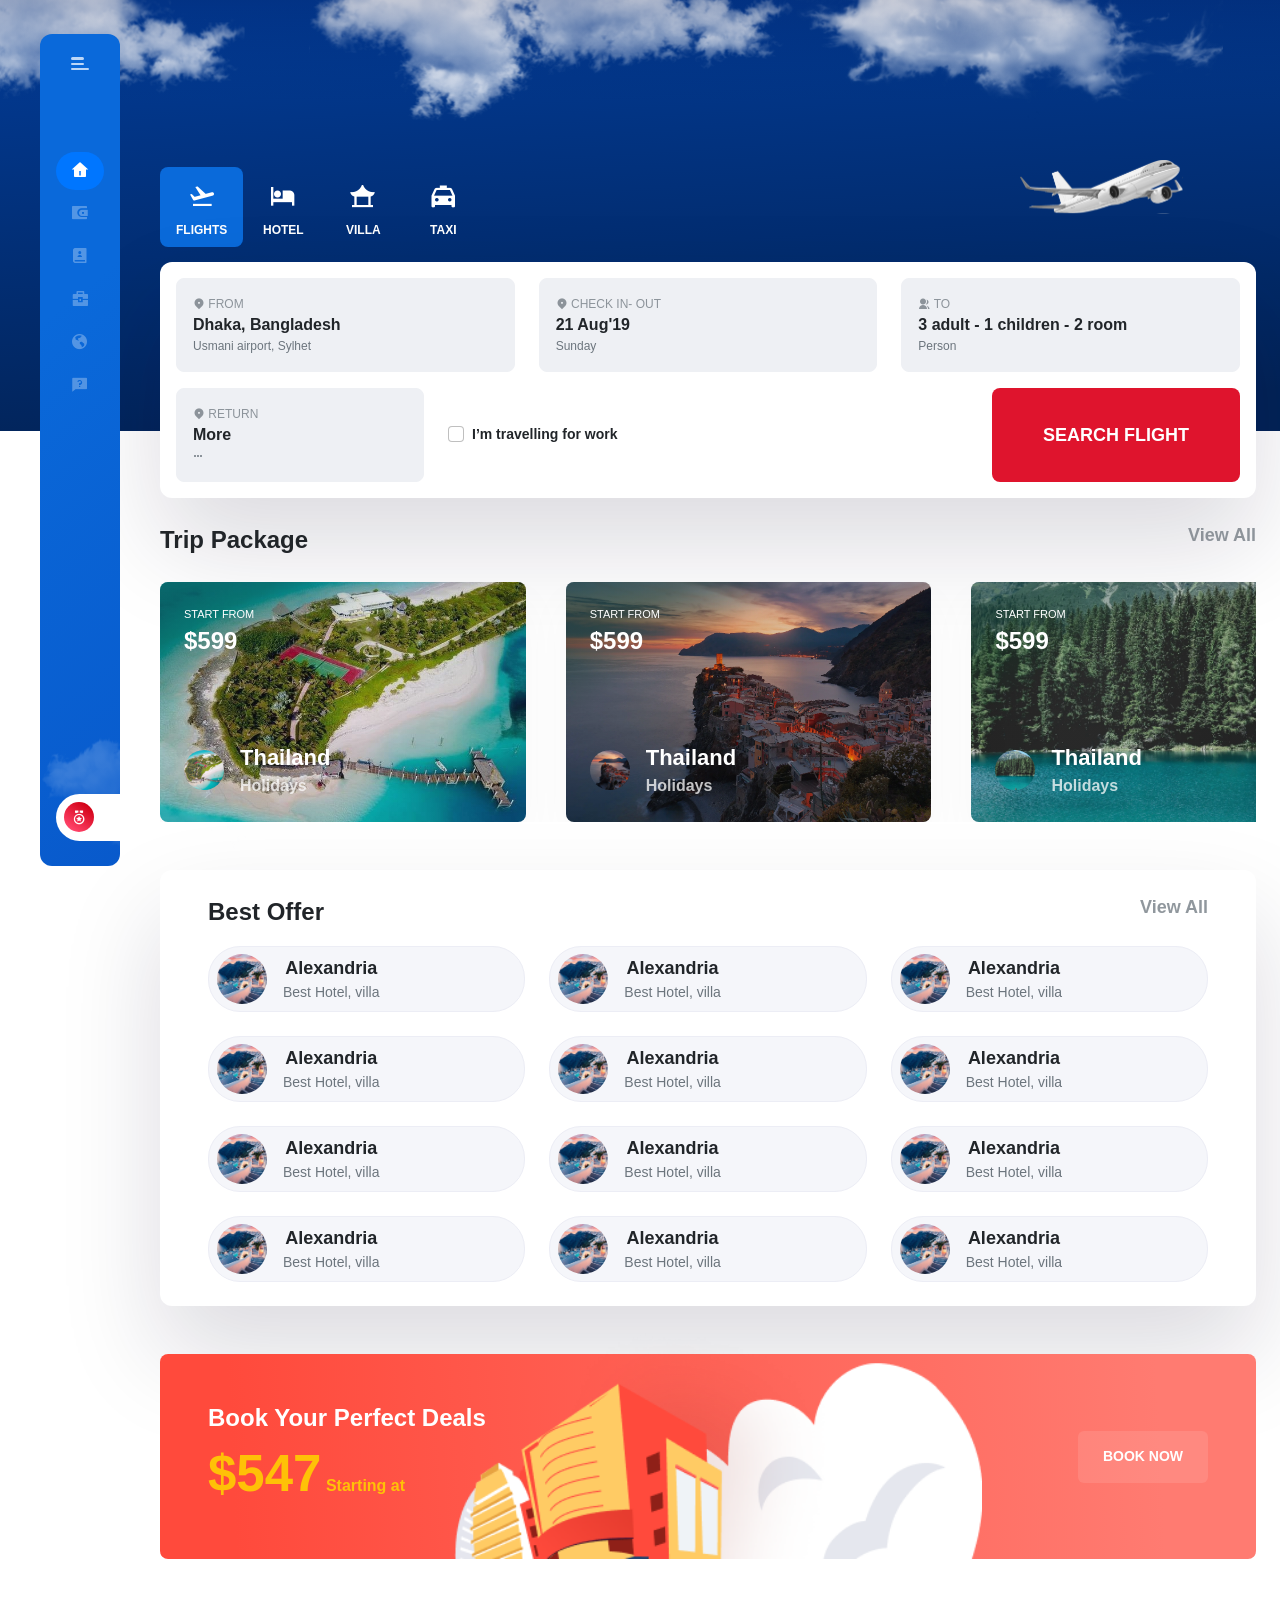
==== commit f6e8409a: "bug fix" ====
--- a/dashboard.html
+++ b/dashboard.html
@@ -121,7 +121,7 @@
             </div>
         </nav>
 
-        <div class="content pe-4 pb-5">
+        <div class="content pe-0 pe-md-4 pb-5">
             <div class="container-fluid mt-5 px-md-0">
                 <ul class="nav nav-tabs animated-dash" id="myTabs" role="tablist">
                     <li class="nav-item" role="presentation">
@@ -160,7 +160,7 @@
                                 <div class="tab-pane fade show active" id="tab1" role="tabpanel"
                                     aria-labelledby="tab1-tab">
                                     <div class="flex-col gap-3">
-                                        <div class="row">
+                                        <div class="row g-4">
                                             <div class="col-xl-4">
                                                 <div class="text-card flex-col p-3">
                                                     <p class="fs-12 text-muted opacity-75 text-uppercase"><i
@@ -186,7 +186,7 @@
                                                 </div>
                                             </div>
                                         </div>
-                                        <div class="row">
+                                        <div class="row g-4">
                                             <div class="col-xl-3">
                                                 <div class="text-card flex-col p-3">
                                                     <p class="fs-12 text-muted opacity-75 text-uppercase"><i
@@ -216,7 +216,7 @@
                                 </div>
                                 <div class="tab-pane fade" id="tab2" role="tabpanel" aria-labelledby="tab2-tab">
                                     <div class="flex-col gap-3">
-                                        <div class="row">
+                                        <div class="row g-4">
                                             <div class="col-xl-4">
                                                 <div class="text-card flex-col p-3">
                                                     <p class="fs-12 text-muted opacity-75 text-uppercase"><i
@@ -272,7 +272,7 @@
                                 </div>
                                 <div class="tab-pane fade" id="tab3" role="tabpanel" aria-labelledby="tab3-tab">
                                     <div class="flex-col gap-3">
-                                        <div class="row">
+                                        <div class="row g-4">
                                             <div class="col-xl-4">
                                                 <div class="text-card flex-col p-3">
                                                     <p class="fs-12 text-muted opacity-75 text-uppercase"><i
@@ -298,7 +298,7 @@
                                                 </div>
                                             </div>
                                         </div>
-                                        <div class="row">
+                                        <div class="row g-4">
                                             <div class="col-xl-3">
                                                 <div class="text-card flex-col p-3">
                                                     <p class="fs-12 text-muted opacity-75 text-uppercase"><i
--- a/assets/css/style.css
+++ b/assets/css/style.css
@@ -554,6 +554,7 @@
     bottom: 0;
     left: 50%;
     transform: translateX(-50%);
+    width: -webkit-fill-available;
 }
 
 
@@ -750,6 +751,10 @@
 
 @media screen and (max-width: 900px) {}
 
-@media screen and (max-width: 500px) {}
+@media screen and (max-width: 500px) {
+    .home {
+        padding-left: 0;
+    }
+}
 
 /* =============Login Page CSS End=================  */
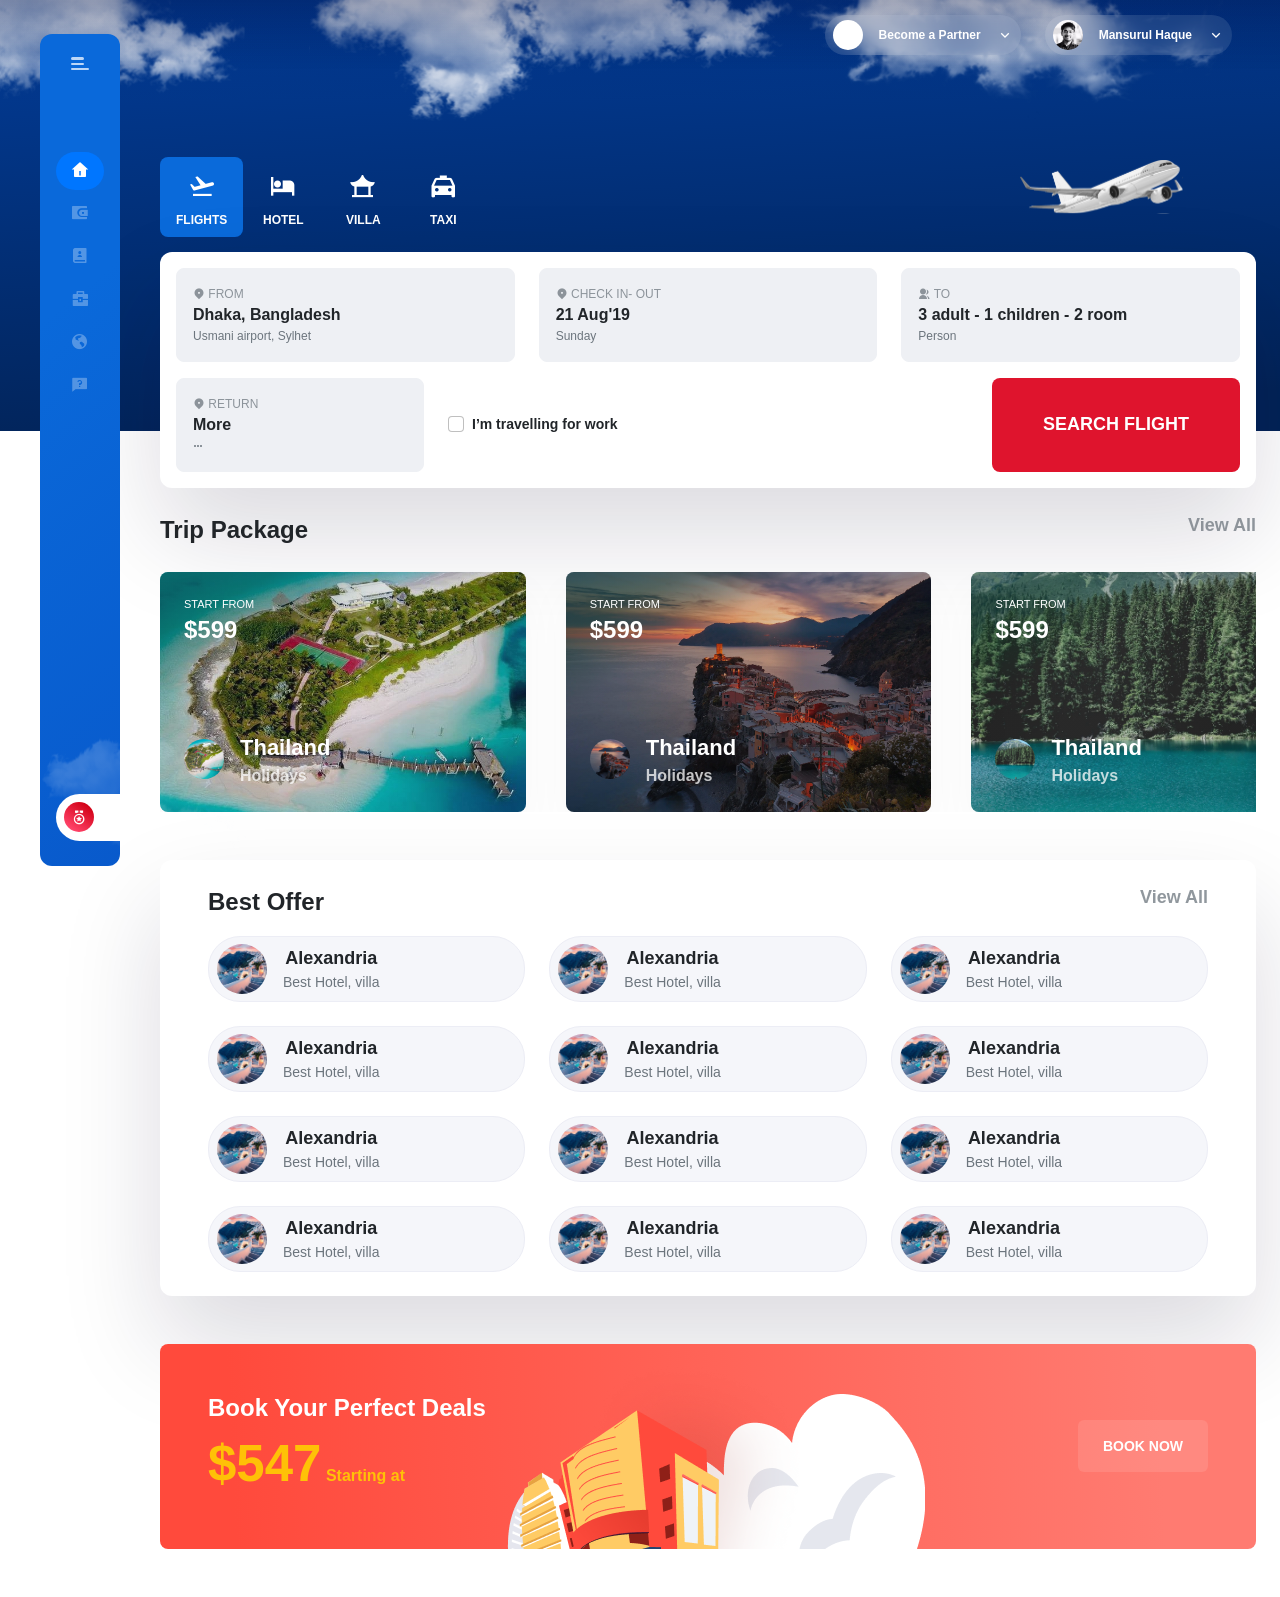
==== commit 188e44af: "Added new Page for serach other changes in dashboard" ====
--- a/dashboard.html
+++ b/dashboard.html
@@ -105,21 +105,30 @@
 
     <!-- Sidebar End  -->
     <header>
-        <div class="navbar">
-            <div class="navbar_container"></div>
+        <div class="navbar px-5">
+            <div class="navbar_container flex justify-content-end gap-4">
+                <div
+                    class="dropdown h-40 rounded-5 bg-white bg-opacity-10 flex justify-content-between align-items-center gap-3 p-2 blur">
+                    <div class="h-30 w-30 rounded-circle bg-white"></div>
+                    <p class="fs-12 fw-semibold text-white">Become a Partner</p>
+                    <i class="ri-arrow-down-s-line text-white"></i>
+                </div>
+                <div
+                    class="dropdown h-40 rounded-5 bg-white bg-opacity-10 flex justify-content-between align-items-center gap-3 p-2 blur">
+                    <div class="h-30 w-30 rounded-circle overflow-hidden">
+                        <img class="object-center object-cover w-full" src="./assets/images/user.png" alt="">
+                    </div>
+                    <p class="fs-12 fw-semibold text-white">Mansurul Haque</p>
+                    <i class="ri-arrow-down-s-line text-white"></i>
+                </div>
+            </div>
         </div>
     </header>
 
     <div class="overlay_section"></div>
     <main class="home">
 
-        <nav id="navbar_top" class="navbar navbar-fixed-top px-4">
-            <div class="container-fluid">
-                <div class="navbar_container navbar-menu-wrapper d-flex align-items-center">
-
-                </div>
-            </div>
-        </nav>
+
 
         <div class="content pe-0 pe-md-4 pb-5">
             <div class="container-fluid mt-5 px-md-0">
@@ -206,10 +215,10 @@
                                                 </div>
                                             </div>
                                             <div class="col-xl-3">
-                                                <button
-                                                    class="w-full h-full button-booking fs-18 fw-bolder text-uppercase text-white">
+                                                <a href="./search.html"
+                                                    class="w-full flex-c-m h-full button-booking fs-18 fw-bolder text-uppercase text-white">
                                                     search flight
-                                                </button>
+                                                </a>
                                             </div>
                                         </div>
                                     </div>
@@ -262,10 +271,10 @@
                                                 </div>
                                             </div>
                                             <div class="col-xl-3">
-                                                <button
-                                                    class="w-full h-full button-booking fs-18 fw-bolder text-uppercase text-white">
+                                                <a href="./search.html"
+                                                    class="w-full flex-c-m h-full button-booking fs-18 fw-bolder text-uppercase text-white">
                                                     search hotel
-                                                </button>
+                                                </a>
                                             </div>
                                         </div>
                                     </div>
@@ -318,10 +327,10 @@
                                                 </div>
                                             </div>
                                             <div class="col-xl-3">
-                                                <button
-                                                    class="w-full h-full button-booking fs-18 fw-bolder text-uppercase text-white">
+                                                <a href="./search.html"
+                                                    class="w-full flex-c-m h-full button-booking fs-18 fw-bolder text-uppercase text-white">
                                                     search villa
-                                                </button>
+                                                </a>
                                             </div>
                                         </div>
                                     </div>
@@ -374,10 +383,10 @@
                                                 </div>
                                             </div>
                                             <div class="col-xl-3">
-                                                <button
-                                                    class="w-full h-full button-booking fs-18 fw-bolder text-uppercase text-white">
+                                                <a href="./search.html"
+                                                    class="w-full flex-c-m h-full button-booking fs-18 fw-bolder text-uppercase text-white">
                                                     search taxi
-                                                </button>
+                                                </a>
                                             </div>
                                         </div>
                                     </div>
@@ -669,9 +678,11 @@
                             <img class="" src="./assets/images/Illustration.png" alt="">
                             <div>
                                 <p class="fs-24 fw-bold text-white">Book Your Perfect Deals</p>
-                                <p><span class="text-warning fs-51 fw-bolder">$547</span> <span class="fs-16 fw-semibold text-warning">Starting at</span></p>
+                                <p><span class="text-warning fs-51 fw-bolder">$547</span> <span
+                                        class="fs-16 fw-semibold text-warning">Starting at</span></p>
                             </div>
-                            <button class="h-52 w-130 btn text-uppercase text-white fs-14 fw-bold bg-white bg-opacity-10">
+                            <button
+                                class="h-52 w-130 btn text-uppercase text-white fs-14 fw-bold bg-white bg-opacity-10">
                                 book now
                             </button>
                         </div>
--- a/assets/css/style.css
+++ b/assets/css/style.css
@@ -50,7 +50,7 @@
 }
 
 .home .content {
-    margin-top: 6%;
+    margin-top: 14%;
 }
 
 /* ===== Sidebar ===== */
@@ -326,75 +326,28 @@
     height: 100px;
 }
 
-.navbar_container {
-    grid-template-columns: repeat(4, 1fr);
+.navbar {
+    position: fixed;
+    top: 0;
     width: 100%;
-}
-
-.navbar_container .title_header {
-    padding: 13px 12px;
-}
-
-.navbar_container .title_header .main_title {
-    font-weight: 600;
-    font-size: 22px;
-    line-height: 38px;
-    white-space: nowrap;
-    /* 22/02/2023*/
-}
-
-.navbar_container .search_box {
-    width: 360px;
-    height: 42px;
-    background: var(--primary-color-light);
-    border-radius: 34px;
-}
-
-.navbar_container .search_box .form-control,
-.navbar_container .search_box .form-control:focus {
-    outline: none;
-    border: none;
-    box-shadow: none;
-}
-
-.navbar_container .Notify_content {
-    grid-template-columns: repeat(3, 1fr);
-    gap: 20px;
-    display: grid;
-    justify-self: center;
-    align-self: center !important;
-}
-
-.navbar_container .Notify_content .toggle-switch {
-    cursor: pointer;
-}
-
-.navbar_container .user_details {
-    padding: 8px;
+    height: 70px;
     display: flex;
-    justify-content: center;
+    justify-content: flex-end;
     align-items: center;
-}
-
-.navbar_container .author_name {
-    font-weight: 600;
-    font-size: 16px;
-}
-
-.navbar_container .author_email {
-    font-weight: 300;
-    font-size: 14px;
-    line-height: 21px;
-}
-
-.navbar_container .user_image {
-    width: 50px;
-}
-
-.navbar_container .main_title a:hover .mdi-keyboard-backspace {
-    color: var(--main-primary);
-    transition: 0.3s;
-}
+    transition: all 0.3s;
+    background: linear-gradient(180deg, rgba(3, 11, 55, 0.201267) -7.15%, rgba(0, 41, 107, 0.0001) 100%);
+z-index: 2;
+  }
+  
+  
+  .navbar.nav_fixed {
+    background-image: url("../images/Big.svg");
+    background-position: top;
+    background-size: cover;
+  }
+  .nav-up {
+    top: -70px;
+  }
 
 .app-sidebar__toggle {
     z-index: 1;
@@ -514,12 +467,24 @@
     outline: none;
     white-space: nowrap;
 }
+.btn-booking-search {
+    border-radius: 30px;
+    background: #DF142D;
+    border: none;
+    height: 46px;
+    outline: none;
+    white-space: nowrap;
+    font-size: 16px;
+    font-weight: 700;
+    color: #FDF1F2;
+}
 
 .boffer_card {
     border: 1px solid #ECEDF5;
     background: rgb(236, 237, 245, 0.5);
     height: 66px;
 }
+
 
 .slidercard {
     position: relative;
@@ -554,10 +519,12 @@
     bottom: 0;
     left: 50%;
     transform: translateX(-50%);
-    width: -webkit-fill-available;
-}
-
-
+    width: auto;
+}
+
+.dropdown {
+    backdrop-filter: blur(10px);
+}
 
 
 /* Loader  */
@@ -649,6 +616,103 @@
 
 
 
+
+.dropdown_card {
+    background: #191D230D;
+    height: 40px;
+}
+.select-menu {
+    position: relative;
+}
+  .select-menu .select-btn {
+    display: flex;
+    height: 40px;
+    background: #191D230D;
+    padding: 20px;
+    font-size: 14px;
+    font-weight: 700;
+    border-radius: 30px;
+    align-items: center;
+    cursor: pointer;
+    justify-content: space-between;
+  }
+  .select-menu .options {
+    position: absolute;
+    width: 100%;
+    display: none;
+    overflow-y: auto;
+    max-height: 295px;
+    padding: 10px;
+    margin-top: 10px;
+    border-radius: 15px;
+    background: #fff;
+    box-shadow: 0 0 10px rgba(0, 0, 0, 0.1);
+    animation-name: fadeInDown;
+    -webkit-animation-name: fadeInDown;
+    animation-duration: 0.35s;
+    animation-fill-mode: both;
+    -webkit-animation-duration: 0.35s;
+    -webkit-animation-fill-mode: both;
+  }
+  .select-menu .options .option {
+    display: flex;
+    height: 40px;
+    cursor: pointer;
+    border-radius: 8px;
+    align-items: center;
+    background: #fff;
+  }
+  .select-menu .options .option:hover {
+    background: #f2f2f2;
+  }
+  .select-menu .options .option i {
+    font-size: 14px;
+    margin-right: 12px;
+  }
+  .select-menu .options .option .option-text {
+    color: #333;
+  }
+  
+  .select-btn i {
+    transition: 0.3s;
+  }
+  
+  .select-menu.active .select-btn i {
+    transform: rotate(-180deg);
+  }
+  .select-menu.active .options {
+    display: block;
+    opacity: 0;
+    z-index: 10;
+    animation-name: fadeInUp;
+    -webkit-animation-name: fadeInUp;
+    animation-duration: 0.4s;
+    animation-fill-mode: both;
+    -webkit-animation-duration: 0.4s;
+    -webkit-animation-fill-mode: both;
+  }
+  
+  @keyframes fadeInUp {
+    from {
+      transform: translate3d(0, 30px, 0);
+    }
+    to {
+      transform: translate3d(0, 0, 0);
+      opacity: 1;
+    }
+  }
+  @keyframes fadeInDown {
+    from {
+      transform: translate3d(0, 0, 0);
+      opacity: 1;
+    }
+    to {
+      transform: translate3d(0, 20px, 0);
+      opacity: 0;
+    }
+  }
+
+
 /* For Max Width View 992px */
 @media screen and (max-width: 991px) {
     .sidebar {
